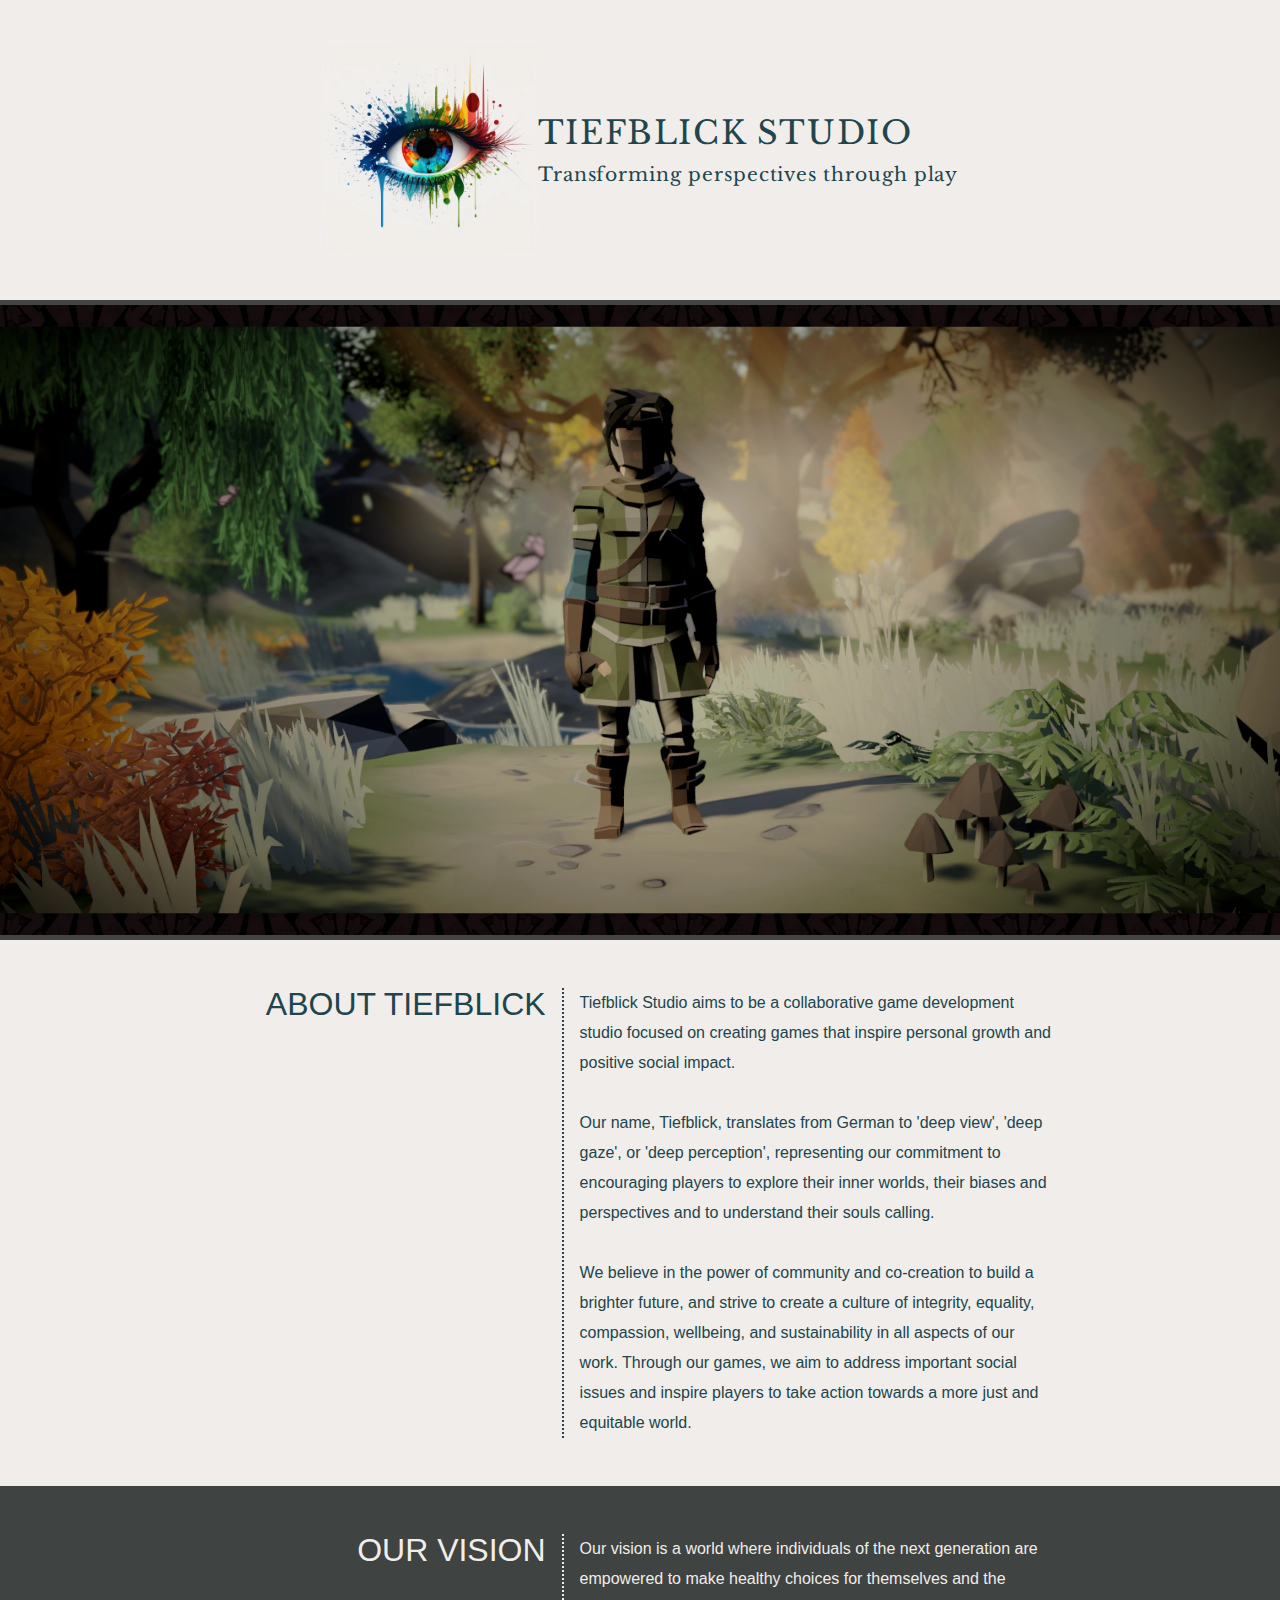
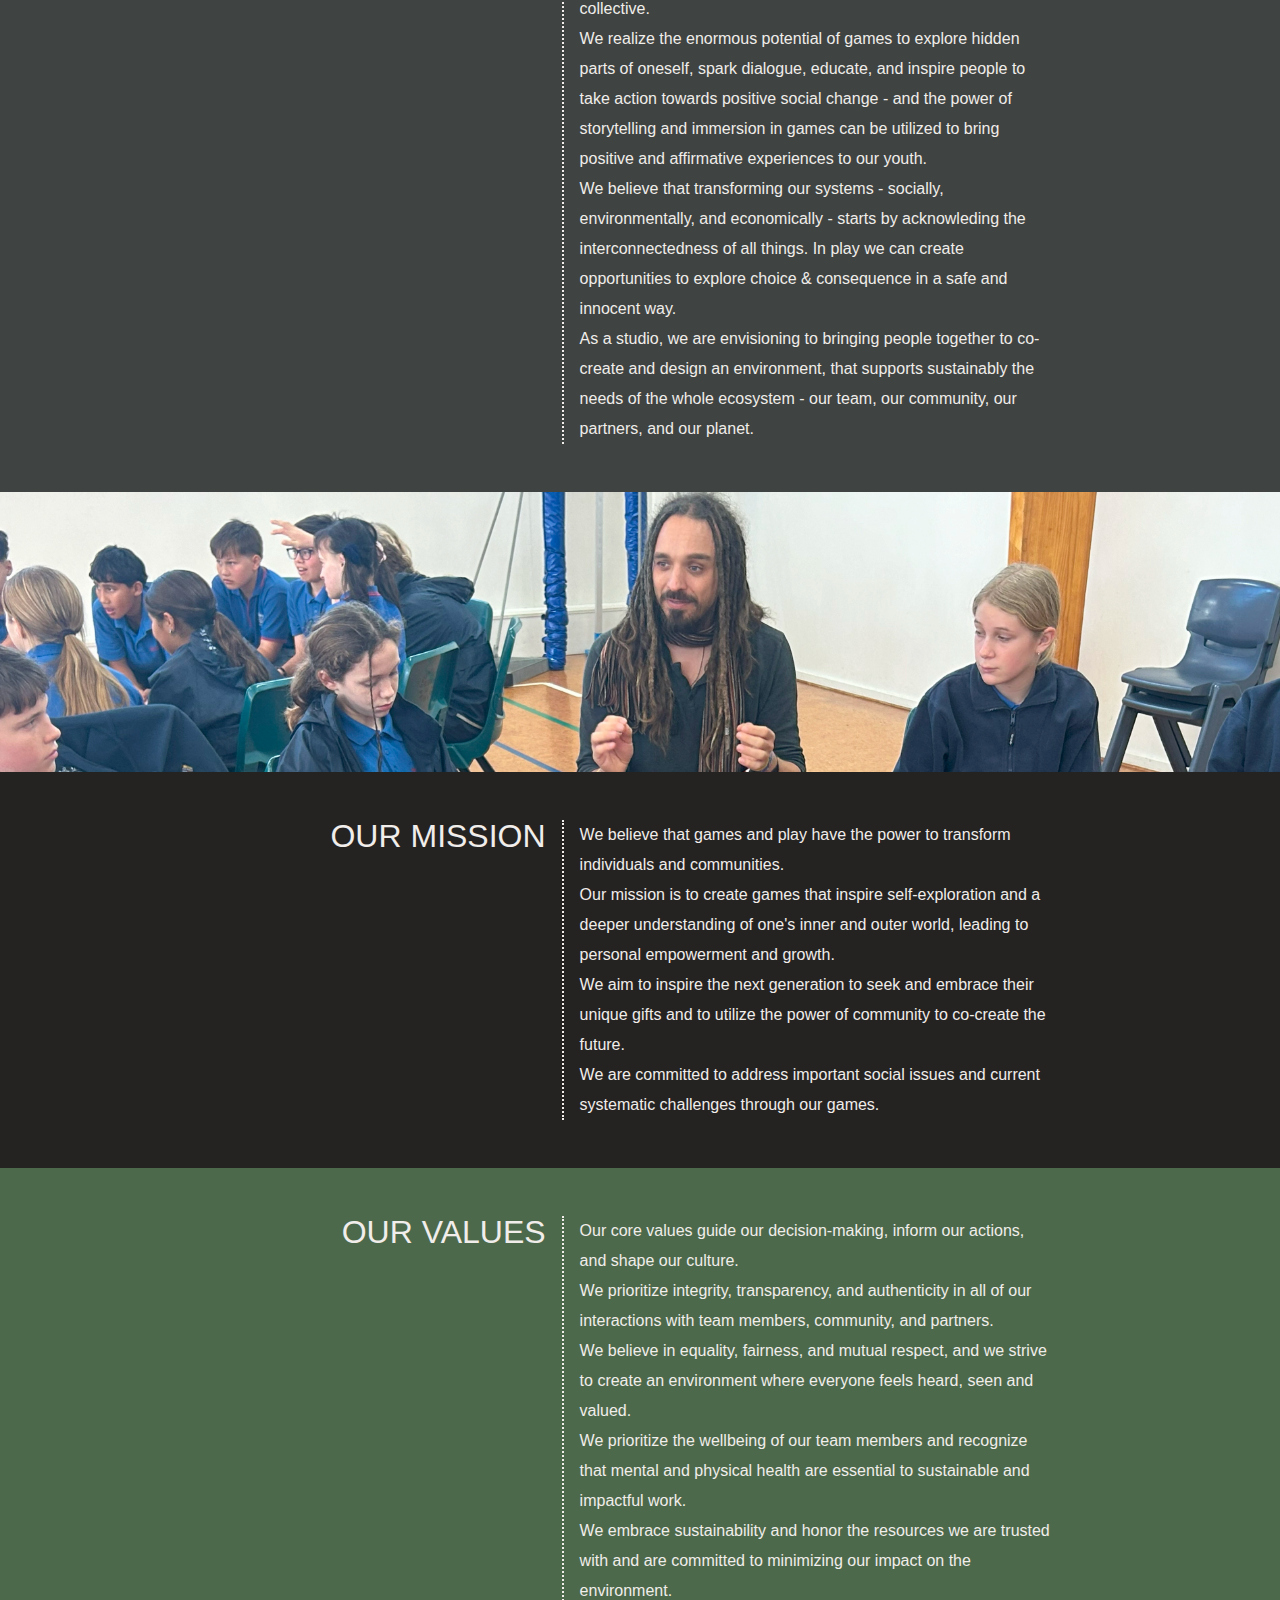
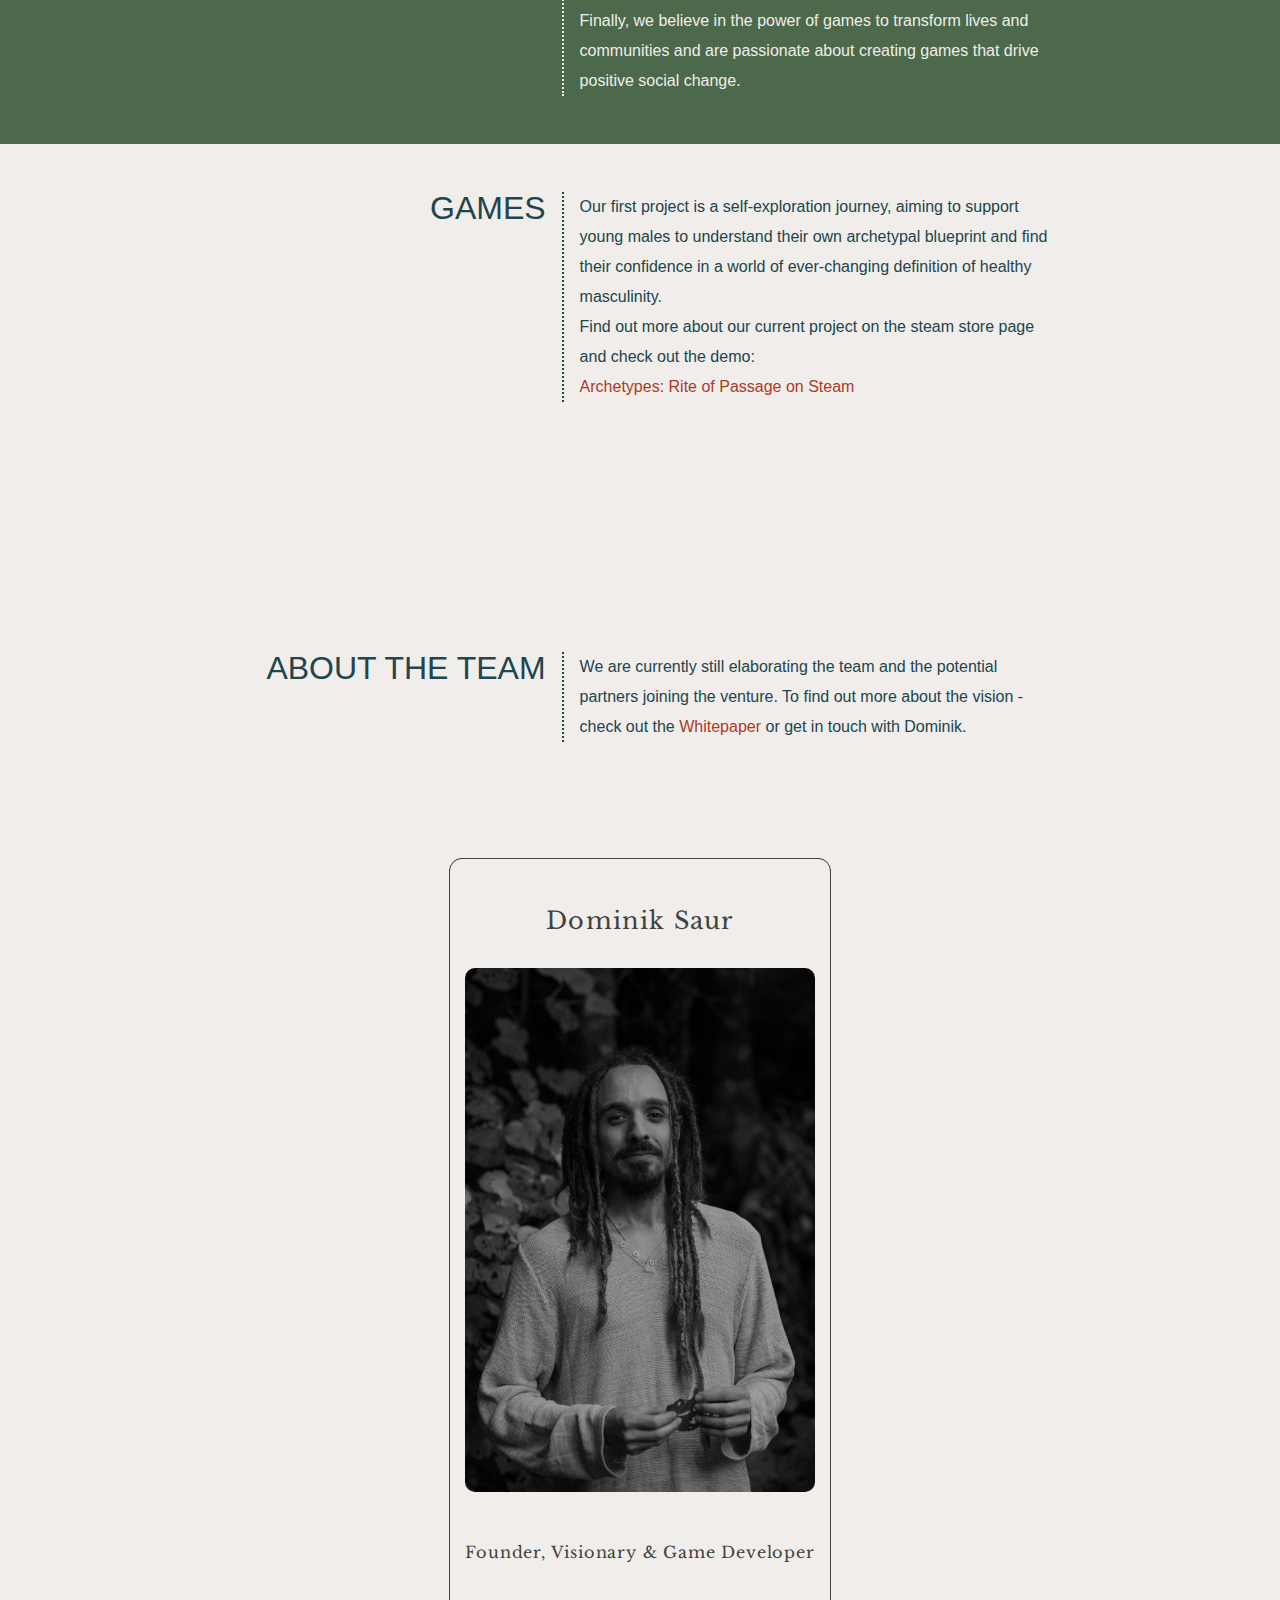
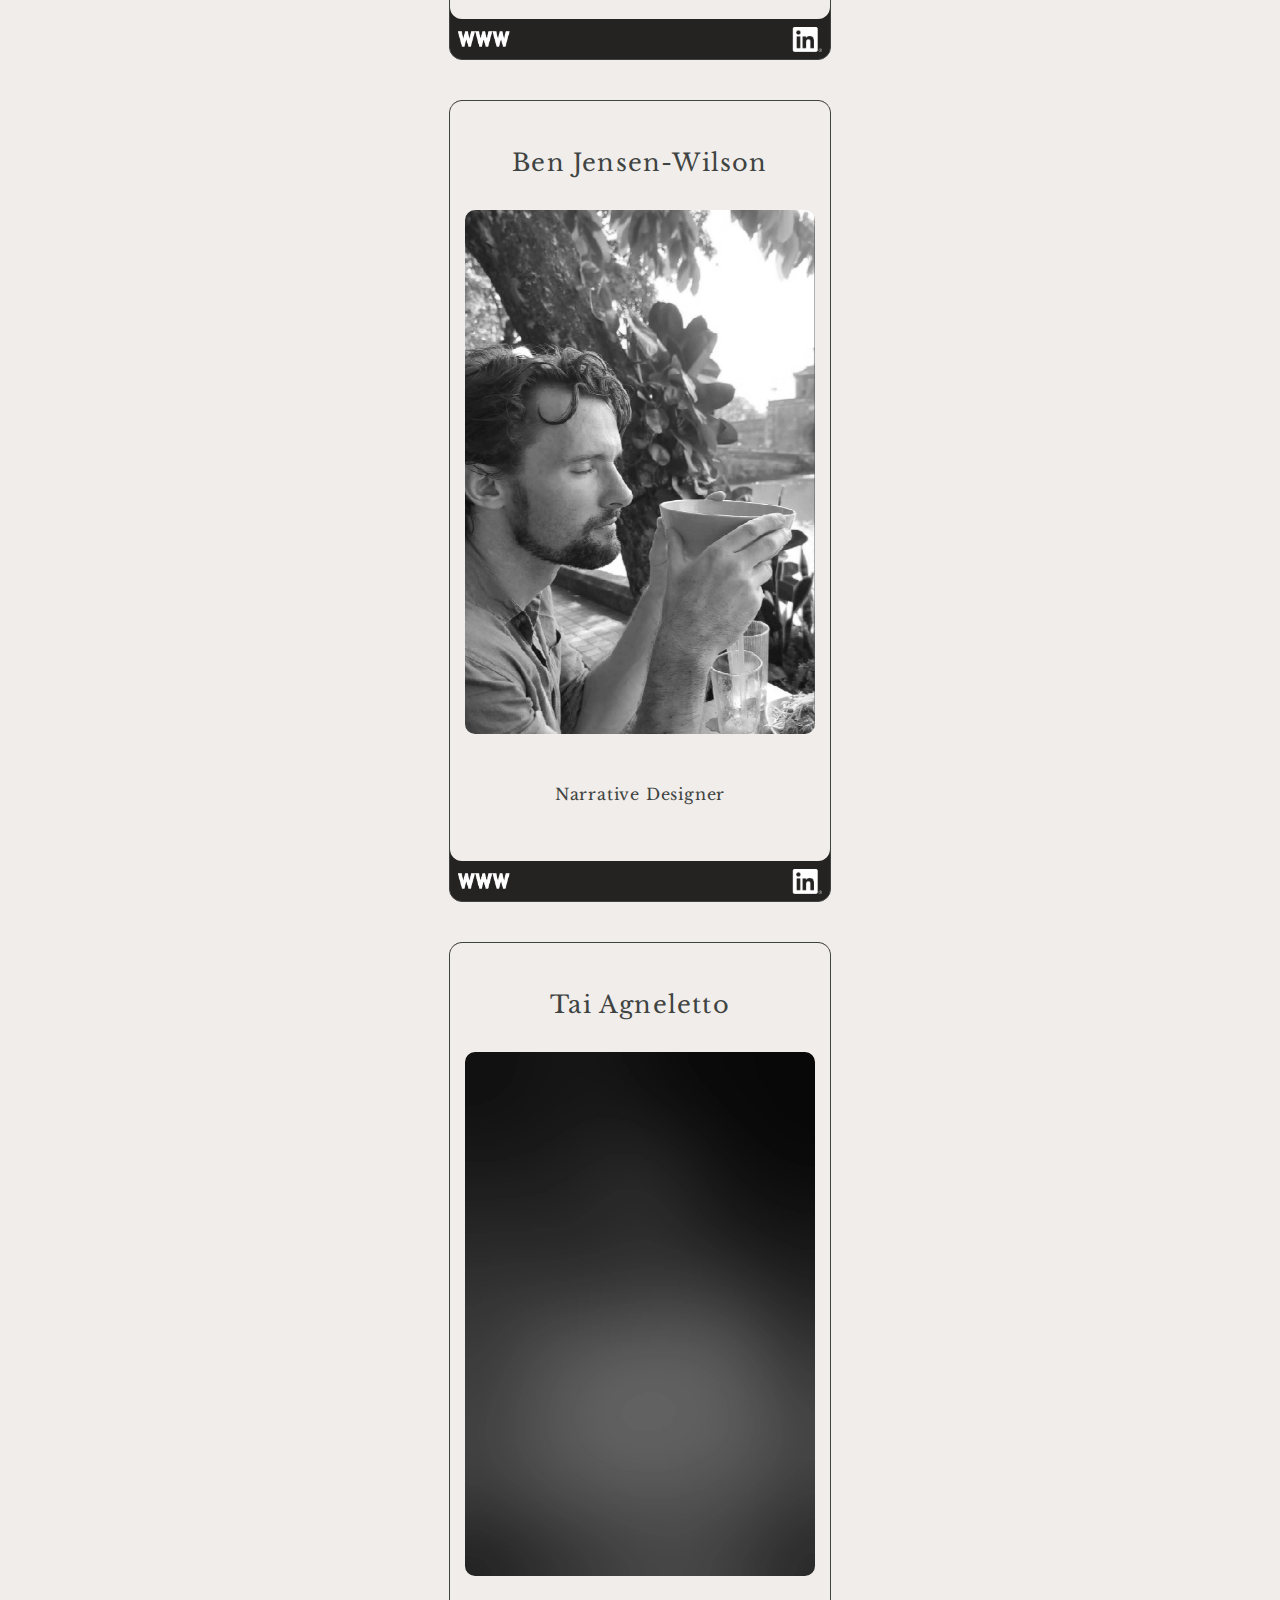
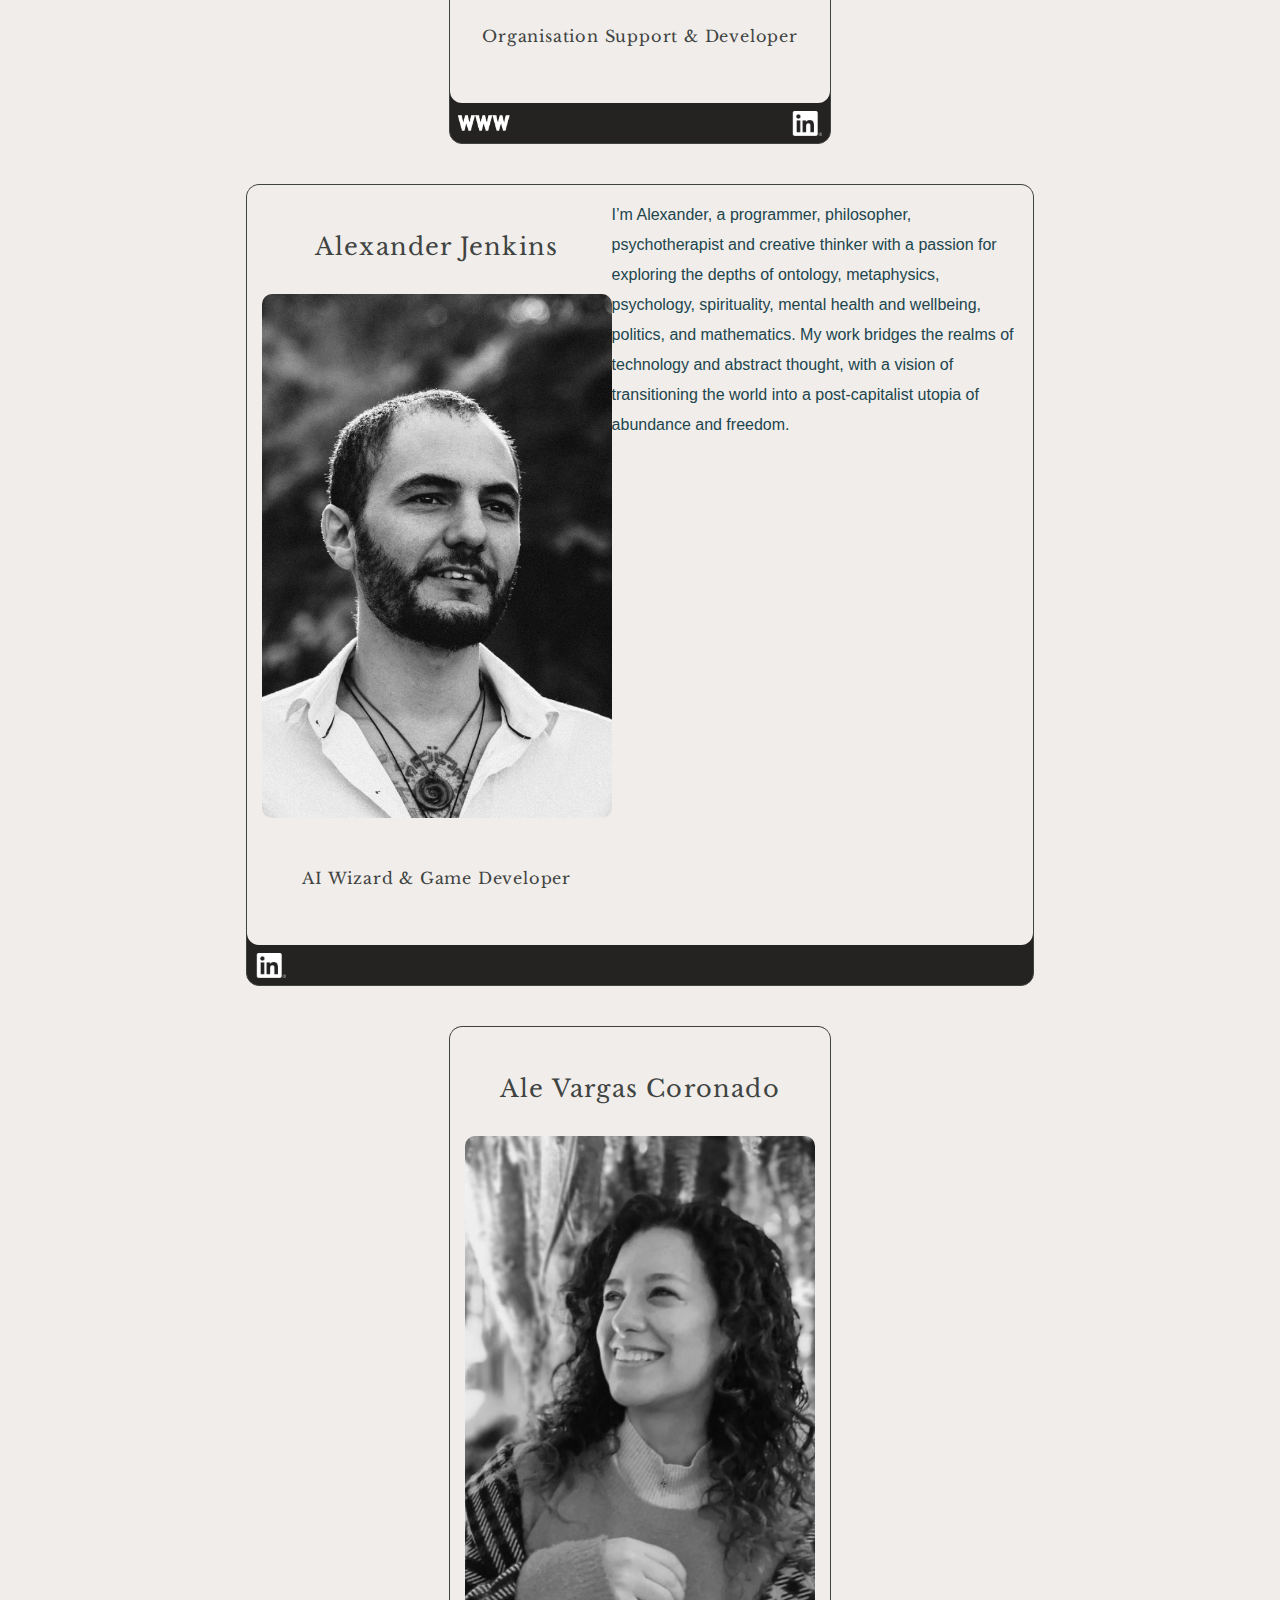
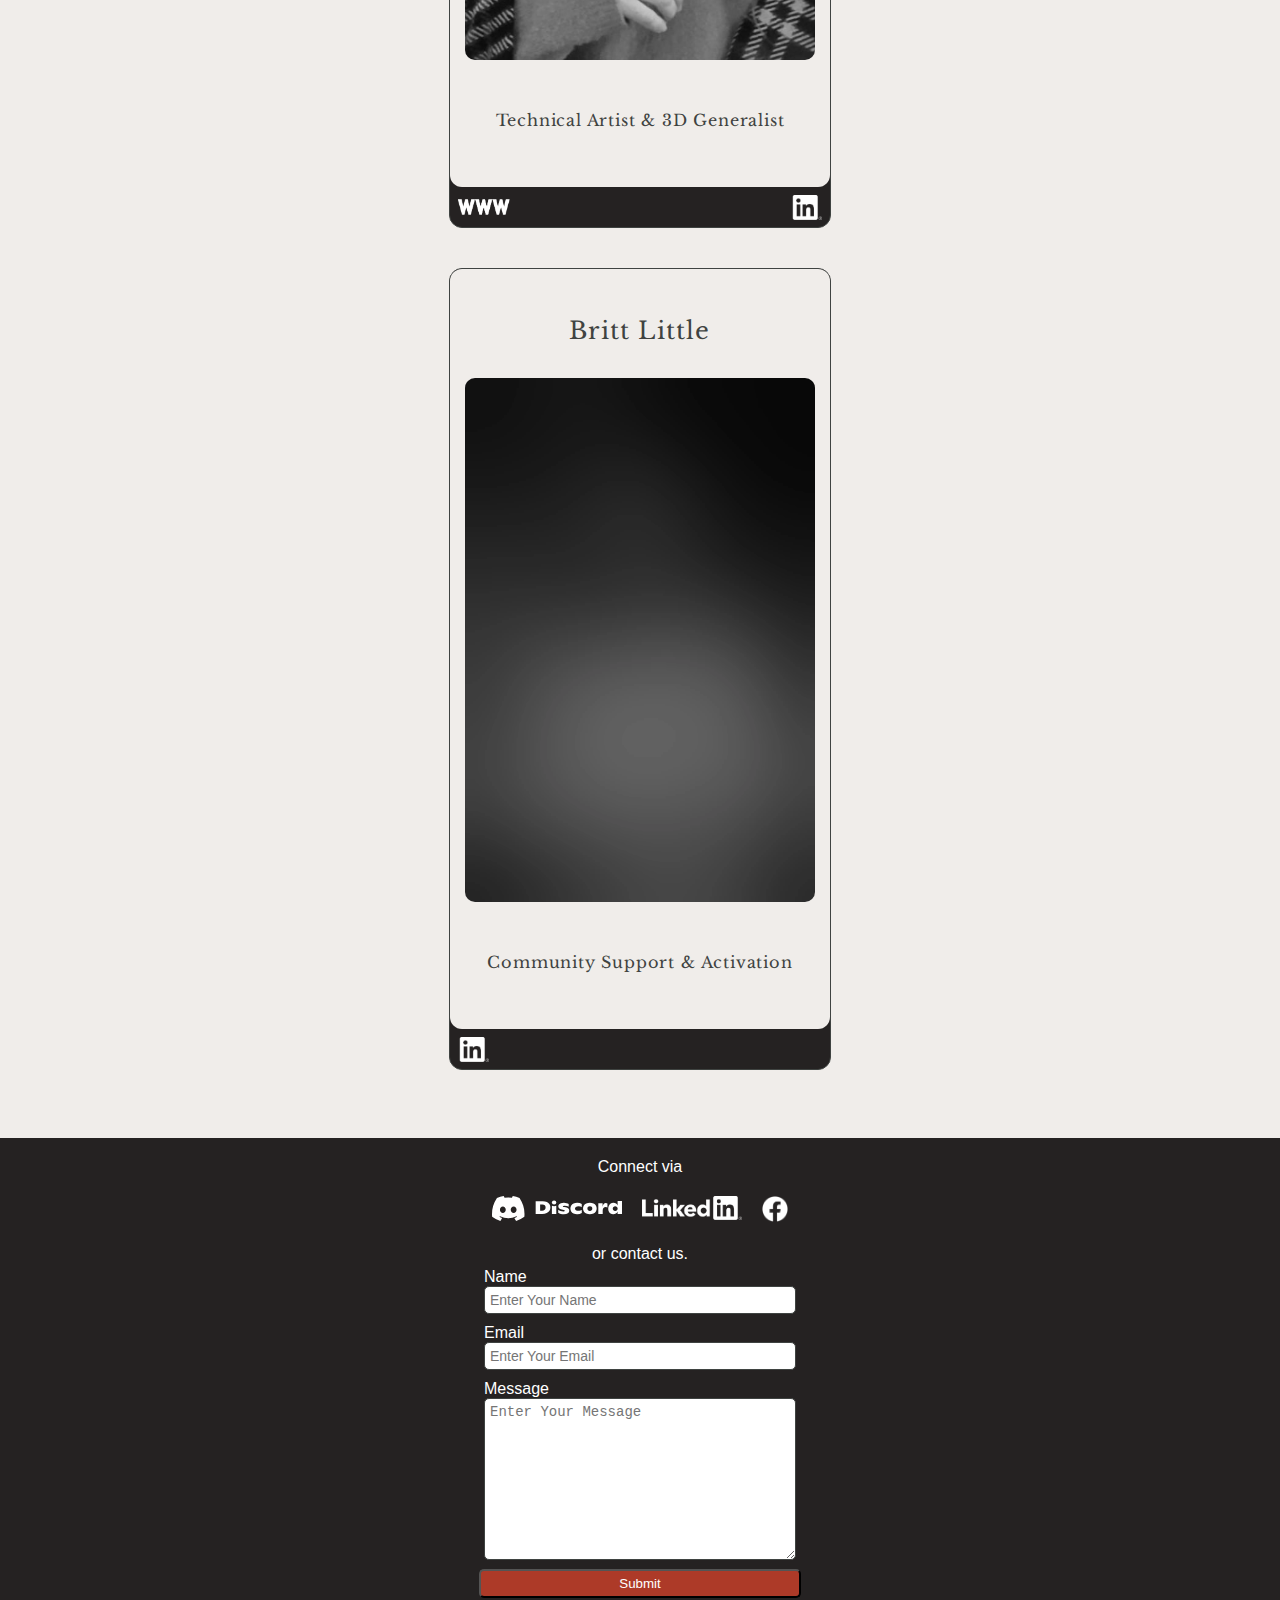
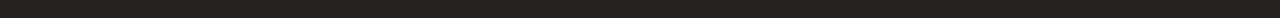
==== index.html @ 70a863a9 "update alexanders profile" ====
<!DOCTYPE html>
<html>
<head>
	<title>Tiefblick Studio</title>
	<meta name="viewport" content="width=device-width">
	<link rel="stylesheet" href="global.css">
	<meta charset="utf-8">
	<link href="https://fonts.googleapis.com/css?family=Libre+Baskerville&display=swap" rel="stylesheet">
	<link rel="icon" type="image/png" href="images/favicon.png"/>
	<script>
		var bannerimages = [
		"images/Screenshot_2022-09-26_005424.webp",
		"images/Screenshot_2022-09-26_010531.webp",
		"images/Screenshot_2022-09-26_005655.webp",
		"images/Screenshot_2022-09-26_010753.webp"
		];
		var currentBannerIndex = 0;
		
		function preloadimages() {
		  for (var i = 0; i < bannerimages.length; i++) {
			var img = new Image();
			img.src = bannerimages[i];
			if(i == 0)
				img.addEventListener("load", onFirstImageLoaded);
		  }
		  
		}
		function onFirstImageLoaded()
		{
			fadeBanner();
		}

		function fadeBanner() {
			var loading = document.querySelector('.loading');
			loading.style.visibility = "hidden";
			var banner = document.querySelector('.banner');
			var currentBanner = banner.style.backgroundImage;
			banner.style.transition = "background-image 1s ease-in-out";
			banner.style.backgroundImage = "url('" + bannerimages[currentBannerIndex] + "')";
			currentBannerIndex++;
			if (currentBannerIndex == bannerimages.length) {
				currentBannerIndex = 0;
			}
			setTimeout(fadeBanner, 10000);
		}
		
		window.onload = preloadimages;
		
		window.onloadTurnstileCallback = function () {
    turnstile.render('#example-container', {
        sitekey: '<YOUR_SITE_KEY>',
        callback: function(token) {
            console.log(`Challenge Success ${token}`);
        },
    });
};
	</script>
</head>
<body>
	<header>
		<div id="logo">
		</div>
	
	<div id="title">
		<div class="LogoContainer">
			<img class="Image" src="images/logo_square.webp" alt="Tiefblick Studio Logo"/>
		</div>
		<br>
		<div class="row">
		<h1>TIEFBLICK STUDIO</h1>
		<h3>Transforming perspectives through play</h3>
		</div>
	</div>
	
	</header>
	
	
	
	<div class="separator"></div>
	<div class="banner"><div class="loading"></div></div>

	<div class="separator"></div>
	<div class="content">
	
	
	
	<div class="contentSection">
	<div class="contentSection__inner">
		<div class="contentSection__title">About Tiefblick</div>
		<div class="flexRow">Tiefblick Studio aims to be a collaborative game development studio focused on creating games that inspire personal growth and positive social impact.<br><br>
		Our name, Tiefblick, translates from German to 'deep view', 'deep gaze', or 'deep perception', representing our commitment to encouraging players to explore their inner worlds, their biases and perspectives and to understand their souls calling.<br><br>We believe in the power of community and co-creation to build a brighter future, and strive to create a culture of integrity, equality, compassion, wellbeing, and sustainability in all aspects of our work. Through our games, we aim to address important social issues and inspire players to take action towards a more just and equitable world.
		</div>
	</div>
	</div>

	<div class="contentSection contentSection-colored" style="background-color: var(--secondary-color);">
	
	<div class="contentSection__inner">
		<div class="contentSection__title">Our Vision</div>
			<div class="flexRow">Our vision is a world where individuals of the next generation are empowered to make healthy choices for themselves and the collective.<br>We realize the enormous potential of games to explore hidden parts of oneself, spark dialogue, educate, and inspire people to take action towards positive social change - and the power of storytelling and immersion in games can be utilized to bring positive and affirmative experiences to our youth.<br>We believe that transforming our systems - socially, environmentally, and economically - starts by acknowleding the interconnectedness of all things. In play we can create opportunities to explore choice & consequence in a safe and innocent way.<br>As a studio, we are envisioning to bringing people together to co-create and design an environment, that supports sustainably the needs of the whole ecosystem - our team, our community, our partners, and our planet.</div>
		</div>
	</div>
		<div style="
	background-image: url(images/inspiring_the_future.webp);
	opacity: 1;
  background-repeat: no-repeat;
  aspect-ratio: 16/3.5;
  width: 100%;
  background-size: cover;

	background-position: 50% 0;
	">
		</div>
	<div class="contentSection contentSection-colored" style="background-color: var(--primary-color);">
		<div class="contentSection__inner">
		<div class="contentSection__title">Our Mission</div>
			<div class="flexRow">We believe that games and play have the power to transform individuals and communities.<br>Our mission is to create games that inspire self-exploration and a deeper understanding of one's inner and outer world, leading to personal empowerment and growth.<br>We aim to inspire the next generation to seek and embrace their unique gifts and to utilize the power of community to co-create the future.<br>We are committed to address important social issues and current systematic challenges through our games.
			</div>
			</div>
	</div>
	
	<div class="contentSection contentSection-colored" style="background-color: var(--accent-color3);">
		<div class="contentSection__inner">
		<div class="contentSection__title">Our Values</div>
			<div class="flexRow">Our core values guide our decision-making, inform our actions, and shape our culture.<br>We prioritize integrity, transparency, and authenticity in all of our interactions with team members, community, and partners.<br>We believe in equality, fairness, and mutual respect, and we strive to create an environment where everyone feels heard, seen and valued.<br>We prioritize the wellbeing of our team members and recognize that mental and physical health are essential to sustainable and impactful work.<br>We embrace sustainability and honor the resources we are trusted with and are committed to minimizing our impact on the environment.<br>Finally, we believe in the power of games to transform lives and communities and are passionate about creating games that drive positive social change.
			</div>
			</div>
	</div>
	
	<div class="contentSection" >
		<div class="contentSection__inner">
			<div class="contentSection__title">Games</div>
			<div class="flexRow">Our first project is a self-exploration journey, aiming to support young males to understand their own archetypal blueprint and find their confidence in a world of ever-changing definition of healthy masculinity.
			<br>
			Find out more about our current project on the steam store page and check out the demo:<br>
			<a target="_blank" href="https://store.steampowered.com/app/2096720/ARCHETYPES__The_Rite_Of_Passage/">Archetypes: Rite of Passage on Steam</a>
			
			
			</div>
			
			</div>
		</div>
	</div>
	
	<video style="width:100%" src="https://cdn.akamai.steamstatic.com/steam/apps/256908902/movie480_vp9.webm?t=1664782975" autoplay muted></video>
	
	
	<div class="contentSection" >
		<div class="contentSection__inner">
			<div class="contentSection__title">
			About the Team
			</div>
			<div class="flexRow">We are currently still elaborating the team and the potential partners joining the venture.
			To find out more about the vision - check out the <a target="_blank" href="https://www.tiefblick.studio/whitepaper/index.html">Whitepaper</a> or get in touch with Dominik.
			</div>
		</div>
	</div>
	
	<div class="contentSection" >
		<div class="contentSection__inner contentSection__inner-wrap">
	
			<div class="contentSection__team">
				<div class="contentSection__team__inner">
					<div class="contentSection__image">
					<h4>Dominik Saur</h4>
					
					
						<img src="images/dominik.webp"/>
					<h6>Founder, Visionary & Game Developer</h6>
					
					</div>
					<div class="contentSection__content">
						Dominik developed his first computer game in 2002 at the age of 16. He is a Game Industry Veteran and has worked for big game publishers and as well for smaller indie studios.<br>Over the last 4 years, inspired by his personal healing journey, he changed his focus to support his community with wellbeing tools. As a workshop facilitator for inner child work, he has been supporting hundreds of people in his community.<br><br>One of his recent roles has been to support the team at SkillsVR as a Wellbeing Advisor. As a board member for the Mankind Project New Zealand to support men on their journey of self discovery.
					</div>
					
				</div>
				<div style="padding:8px;margin:5;display: flex;align-items: center;justify-content:space-between;">
				<a target="_blank" href="https://www.dominiksaur.com"><img style='height:25px; width:auto;' src="images/www.png"/></a>
				<a target="_blank" href="https://www.linkedin.com/in/dominiksaur/"><img style='height:25px; width:auto;' src="images/li-logo-small.png"/></a>
				</div>
			</div>
			
			<div class="contentSection__team">
				<div class="contentSection__team__inner">
				<div class="contentSection__image">
					<h4>Ben Jensen-Wilson</h4>
					
					
					<img src="images/ben.webp"/>
			
					<h6>Narrative Designer</h6>
					</div>
					
					<div class="contentSection__content">
						Video game history buff, avid watcher of live gaming press conferences, lover of 'bad' games, and Spanish amateur. Putting myself in other perspectives is why I play games, and eventually, why I began making them. It’s also why I travel.
					</div>
					
				</div>
				<div style="padding:8px;margin:5;display: flex;align-items: center;justify-content:space-between;">
				<a target="_blank" href="https://benjensen-wilson.com/"><img style='height:25px; width:auto;' src="images/www.png"/></a>
				<a target="_blank" href="https://www.linkedin.com/in/ben-j-a76741215/"><img style='height:25px; width:auto;' src="images/li-logo-small.png"/></a>
				</div>
			</div>
			
			<div class="contentSection__team">
				<div class="contentSection__team__inner">
				<div class="contentSection__image">
					<h4>Tai Agneletto</h4>
					
					
					<img src="images/placeholder.webp"/>
			
					<h6>Organisation Support & Developer</h6>
					</div>
					
					<div class="contentSection__content">
						
					</div>
					
				</div>
				<div style="padding:8px;margin:5;display: flex;align-items: center;justify-content:space-between;">
				<a target="_blank" href="https://benjensen-wilson.com/"><img style='height:25px; width:auto;' src="images/www.png"/></a>
				<a target="_blank" href="https://www.linkedin.com/in/ben-j-a76741215/"><img style='height:25px; width:auto;' src="images/li-logo-small.png"/></a>
				</div>
			</div>
			
			<div class="contentSection__team">
				<div class="contentSection__team__inner">
				<div class="contentSection__image">
					<h4>Alexander Jenkins</h4>
					
					
					<img src="images/alexander.webp"/>
			
					<h6>AI Wizard & Game Developer</h6>
					</div>
					I’m Alexander, a programmer, philosopher, psychotherapist and creative thinker with a passion for exploring the depths of ontology, metaphysics, psychology, spirituality, mental health and wellbeing, politics, and mathematics. My work bridges the realms of technology and abstract thought, with a vision of transitioning the world into a post-capitalist utopia of abundance and freedom.
					<div class="contentSection__content">
						
					</div>
					
				</div>
				<div style="padding:8px;margin:5;display: flex;align-items: center;justify-content:space-between;">
				<!--<a target="_blank" href=""><img style='height:25px; width:auto;' src="images/www.png"/></a>-->
				<a target="_blank" href="https://www.linkedin.com/in/alexander-v-jenkins/"><img style='height:25px; width:auto;' src="images/li-logo-small.png"/></a>
				</div>
			</div>
			
			<div class="contentSection__team">
				<div class="contentSection__team__inner">
				<div class="contentSection__image">
					<h4>Ale Vargas Coronado</h4>
					
					
					<img src="images/ale.webp"/>
			
					<h6>Technical Artist & 3D Generalist</h6>
					</div>
					
					<div class="contentSection__content">
					I’m a Technical Artist and 3D Generalist with a passion for creating immersive experiences in video games. My goal is to craft engaging, impactful stories through art and game development.
					</div>
					
				</div>
				<div style="padding:8px;margin:5;display: flex;align-items: center;justify-content:space-between;">
				<a target="_blank" href="https://alevargascoronado.github.io/"><img style='height:25px; width:auto;' src="images/www.png"/></a>
				<a target="_blank" href="https://www.linkedin.com/in/alevc/"><img style='height:25px; width:auto;' src="images/li-logo-small.png"/></a>
				</div>
			</div>
			
			
			<div class="contentSection__team">
				<div class="contentSection__team__inner">
				<div class="contentSection__image">
					<h4>Britt Little</h4>
					
					
					<img src="images/placeholder.webp"/>
			
					<h6>Community Support & Activation</h6>
					</div>
					
					<div class="contentSection__content">
					
					</div>
					
				</div>
				<div style="padding:8px;margin:5;display: flex;align-items: center;justify-content:space-between;">
				<!--<a target="_blank" href=""><img style='height:25px; width:auto;' src="images/www.png"/></a>-->
				<a target="_blank" href="https://www.linkedin.com/in/britt-little-b66963116/"><img style='height:25px; width:auto;' src="images/li-logo-small.png"/></a>
				</div>
			</div>
			
			<!-- <div class="contentSection__team">
				<div class="contentSection__team__inner">
					<div class="contentSection__image">
					<h4>....</h4>
					
					<div class="contentSection__image">
						<img src="images/placeholder.webp"/>
					</div>
					<h6>...</h6>
					</div>
					
					<div class="contentSection__content">
						
					</div>
					
			</div>-->
			</div>
		</div>
	</div>
	
	
	
	<footer>
	<div>
	Connect via
			<div class="footer-links">
			
			<a target="_blank" href="https://discord.gg/Sndp3Ypkvg"><img width="130" src="images/discord.svg"/></a>
			<a target="_blank" href="https://www.linkedin.com/company/tiefblick-studio/"><img width="100" src="images/li-logo.png"/></a>
			<a target="_blank" href="https://www.facebook.com/profile.php?id=100094950352206"><img width="26" src="images/f_logo_RGB-White_100.png"/></a>
			
		</div>
	</div>
	<br>
	or contact us.
	<div id="contact">
	
		<form  method="post" action="submit">
		<input type="hidden" name="accessKey" value="252b6a3a-8d16-43cd-9ba0-767d0c382d80">
		 <div id="honeypot" class="field">
          <label class="label">Subject</label>
          <div class="control">
			<input type="text" placeholder="Enter Your Subject" name="honeypot">
			</div>
        </div>
		<div class="field">
          <label class="label">Name</label>
          <div class="control">
            <input class="input" type="text" name="name" placeholder="Enter Your Name" required autocomplete="given-name">
          </div>
        </div>
        <div class="field">
          <label class="label">Email</label>
          <div class="control">
            <input class="input" type="email" name="email" placeholder="Enter Your Email" required autocomplete="email">
          </div>
        </div>
        <div class="field">
          <label class="label">Message</label>
          <div class="control">
            <textarea class="textarea" name="message" placeholder="Enter Your Message" required></textarea>
          </div>
        </div>
        <button class="button is-primary" type="Submit">Submit</button>
			<input type="hidden" name="redirectTo" value="https://tiefblick.studio"/>
			<!--<input width="400" type="submit" value="Submit" />-->
		</form>
		<script src="js/script.js"></script>
	</div>
	</footer>
</html>
---- global.css ----
:root {
		  --primary-color: #252222; 
		  --secondary-color: #3f4341;
		  --link-color1: rgba(173, 58, 40, 1);
		  --link-color2: rgba(173, 58, 40, 0.8);
		  --accent-color1: rgba(173, 58, 40, 1);
		  --accent-color2: rgb(214, 147, 46, 1);
		  --accent-color3: #4d694b;
		  --text-color: #20454D;
		  --background-color: #F0EDEA;
		}
		
		/* Baskerville web font for headings */
		h1, h2, h3, h4, h5, h6 {
		  font-family: 'Libre Baskerville', serif;
		  font-weight: 200;
		  letter-spacing: 0.05em;
		}

		
		body {
		  background-color: var(--background-color);
		  color: var(--text-color);
		  font-family: 'Sans Serif Pro', sans-serif;
		  font-weight: 200;
		  height: 100%;
		  margin: 0;
		  padding: 0;
		}

		h1, h2, h3{
		  margin-top: 10px;
		  margin-bottom: 10px;
		}
		h4, h5, h6 {
		  color: var(--secondary-color);
		  font-weight:normal;
		}

		a {
		  color: var(--link-color1);
		  text-decoration: none;
		}

		a:hover {
		  color: var(--link-color2);
		}

		button {
		  background-color: var(--primary-color);
		  color: white;
		}

		button:hover {
		  background-color: var(--secondary-color);
		}

		input[type="text"], input[type="email"], input[type="password"], textarea {
		  border: 1px solid var(--secondary-color);
		  width: 300px;
		}

		
		form {
		  display: flex;
		  flex-direction: column;
		  align-items: flex-start;
		}
		header {
			position:relative;
			width:100%;
			height:300px;
			display: flex;
			align-items: center;
			justify-content: center;
		}
		#menu {
			height: 90px;
			background-color: var(--primary-color);
		}
		#logo {
			position: absolute;
			left: 50%;
			transform: translate(-50%, 0);
			z-index: 1;
			display: flex;
			align-items: center;
			justify-content: center;
		}
		
		#contact {
			
			display: flex;
			align-items: center;
			justify-content: center;
		}
		img.Image { max-width: 100%; max-height:300px;}
		#title {
			position: relative;
			position: relative;
			top: 0px;
			left: 0px;
			right:0px;
			padding: 0.4em;
			z-index: 1;
			display: flex;
			align-items: center;
			justify-content: center;
		}
		
		.contentSection
		{
			position: relative;
			left: 0px;
			right: 0px;
			justify-content: center;
			line-height: 30px;
			
			padding: 3rem;
			margin:0px 0px 0px 0px;
			
		}
		.contentSection__inner
		{
			position: relative;
			margin-left: 15%;
			margin-right: 15%;
			display: flex;
			flex-wrap: none;
		}
		
		.contentSection__inner-wrap
		{
			flex-wrap: wrap;
			justify-content: center;
		}
		
		.contentSection__team
		{
			border: 1px;
			border-color: var(--secondary-color);
			background-color: var(--primary-color);
			border-style: solid;
			border-radius: 13px;
			margin:20px;
			height: 800px;
			transition: transform 0.75s;
		}
		
		.contentSection__team:hover
		{
			transform: scale(1.05);
			transition: transform .75s;
		}
		
		.contentSection__team__inner
		{
			display: flex;
			background-color: var(--background-color);
			border-radius: 12px;
			padding: 15px;
		}
		
		
		.contentSection__title
		{
			font-size: 2rem;
			line-height: 2rem;
			margin-right: 1rem;
			padding-right: 1rem;
			text-transform: uppercase;
			flex-shrink: 0;
			flex-grow:0;
			width: 20rem;
			text-align: right;
			border:0px;
			border-right:2px;
			border-style:dotted;
		}
		
		.contentSection__content
		{
			font-size: 1rem;
			margin: 20px;
			max-width: 20rem;
			width: 20rem;
			flex-shrink: 0;
			padding: 15px;
			display: none;
		}
		
		.contentSection__image, .contentSection__image img
		{
			
			max-width: 350px;
			width: 350px;
			text-align: end;
			font-weight:300;
			font-size: 1.5rem;
			flex-grow:0;
			text-align: center;
			
			border-radius: 10px;
		
		}
		.contentSection-colored
		{
			color: var(--background-color);
		}
		.contentSection .flexRow
		{
			flex-grow: 1;
			flex-shrink: 1;
		}
		
		.separator {
			background-color: #444;
			width: 100%;
			height: 5px;

		}
		.banner {
			background-color: #333;
			background-repeat: no-repeat;
			background-position: center center;
			background-size: cover;
			width: 100%;
			height: 70vh;
			max-height: 1200px;
			min-height: 250px;
			position: relative;
			overflow: hidden;
		}
		.banner img {
			position: absolute;
			top: 0;
			left: 0;
			right: 0;
			bottom: 0;
			opacity: 1;
			transition: opacity 1s ease-in-out;
		}
		.banner img.fade-out {
			opacity: 0;
		}
		.content {
			text-align: justify-content;
		}
		.row{
		
		}
		.cols {
			display: flex;
			width: 100%;
			max-width:900px;
			position:relative;
			flex-wrap: wrap;
			justify-content: space-between;
			left: 50%;
			transform: translate(-50%, 0);
		}

		.col {
			width: 33%;
			float: left;
			margin-bottom: 1em;
			padding: 0.8em;
			box-sizing: border-box;
			<!--border: 2px solid #333;-->
			box-shadow: 0 0 10px rgba(0,0,0,0.1);
			color: var(--secondary-color);
			border-style: solid;
			border-width: 0.1em;
		}
		.col-one-third {
			width: 33%;
			float: left;
			box-sizing: border-box;
			padding-bottom: 1em;
			vertical-align: middle;
			display: flex;
			justify-content: center;
			align-items: center;
		}
		
		.col-two-third {
			width: 66%;
			float: left;
			box-sizing: border-box;
			padding-left:1em;
		}
		
		
		.LogoContainer{
			width:30%;
			max-width:300px;
		}
		
		/* Media query for devices in portrait mode */
		@media (max-width: 768px) {
		  .col {
			flex-basis: 100%; !important;
			width: auto; !important;
			float: none; !important;
			min-width: 0; !important;
		  }
		  .LogoContainer
		  {
			width: 50%;
		  }
		  .contentSection__inner
		  {
				flex-wrap:wrap;
		  }
		  .contentSection__title
		  {
			  font-size: 1.2rem;
			  width: auto;
			  border:0px;
			  padding:0px;
		  }
		  .contentSection__inner
		  {
			  margin-left: 5%;
			  margin-right: 5%;
		  }
		  .banner {
			height:40vh;
			}
		  /* Add some margin to the top of each col div to separate them */
		  .col + .col {
			margin-top: 20px; !important;
		  }
		}
		
		.col h2 {
			margin-top: 0;
		}
		footer {
			background-color: var(--primary-color);
			color: #fff;
			padding: 20px;
			text-align: center;
		}
		.footer-links {
			display: flex;
			justify-content: center;
			margin-top: 20px;
		}
		.footer-links a {
			margin: 0 10px;
			font-size: 20px;
		}
		

	.loading{
	  font-size: 55px;
	  position: relative;
	  top: 50%;
	  left: 50%;
	  transform: translate(-50%, -50%);
	  width: 60px;
	  height: 60px;
		
	}
	
	.clearfix::after {
	  content: "";
	  display: block;
	  clear: both;
	}
	.loading:after {
	  content: '.';
	  animation: dots 1s steps(5, end) infinite;
	 
	}

	@keyframes dots {
	  0%, 20% {
		color: rgba(0,0,0,0);
		text-shadow:
		  .25em 0 0 rgba(0,0,0,0),
		  .5em 0 0 rgba(0,0,0,0);}
	  40% {
		color: white;
		text-shadow:
		  .25em 0 0 rgba(0,0,0,0),
		  .5em 0 0 rgba(0,0,0,0);}
	  60% {
		text-shadow:
		  .25em 0 0 white,
		  .5em 0 0 rgba(0,0,0,0);}
	  80%, 100% {
		text-shadow:
		  .25em 0 0 white,
		  .5em 0 0 white;}
		  
	}
	.field
	{
		margin:5px;
	}
	.label
	{
		text-align: left;
		justify-content: left;
		float: left;
	}
	.input
	{
		padding: 5px;
		border-radius: 5px;
		font-size: 14px;
	}
	.textarea
	{
		padding: 5px;
		height: 150px;
		font-size: 14px;
		border-radius: 5px;
		font-size: 14px;

		
	}
	input[type="submit"] {
		  background-color: var(--accent-color1);
		  color: white;
		  width: 100%;
		}
		button
		{
			background-color: var(--accent-color1);
		  color: white;
		  width: 100%;
		  border-radius: 5px;
		  padding: 5px;
		}

		input[type="submit"]:hover {
		  background-color: var(--secondary-color);
		}
#honeypot{
	display: none;
}
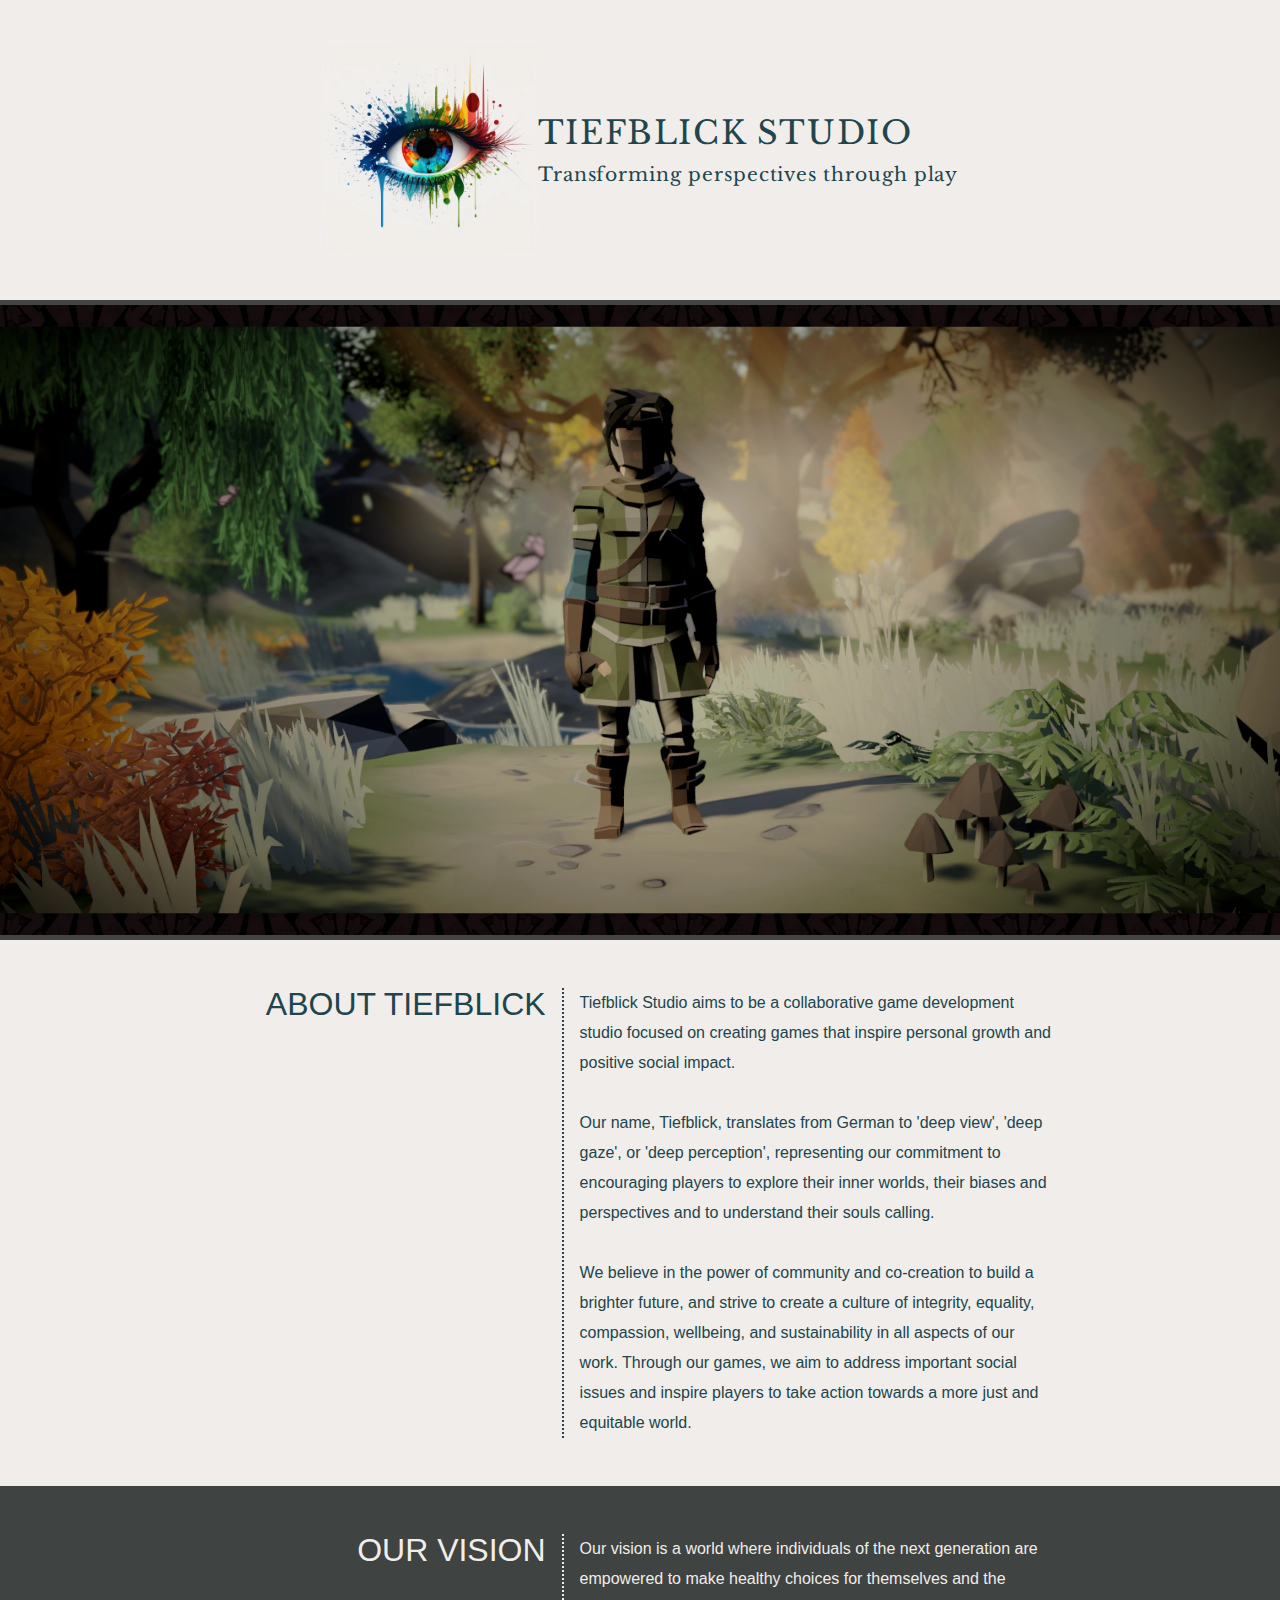
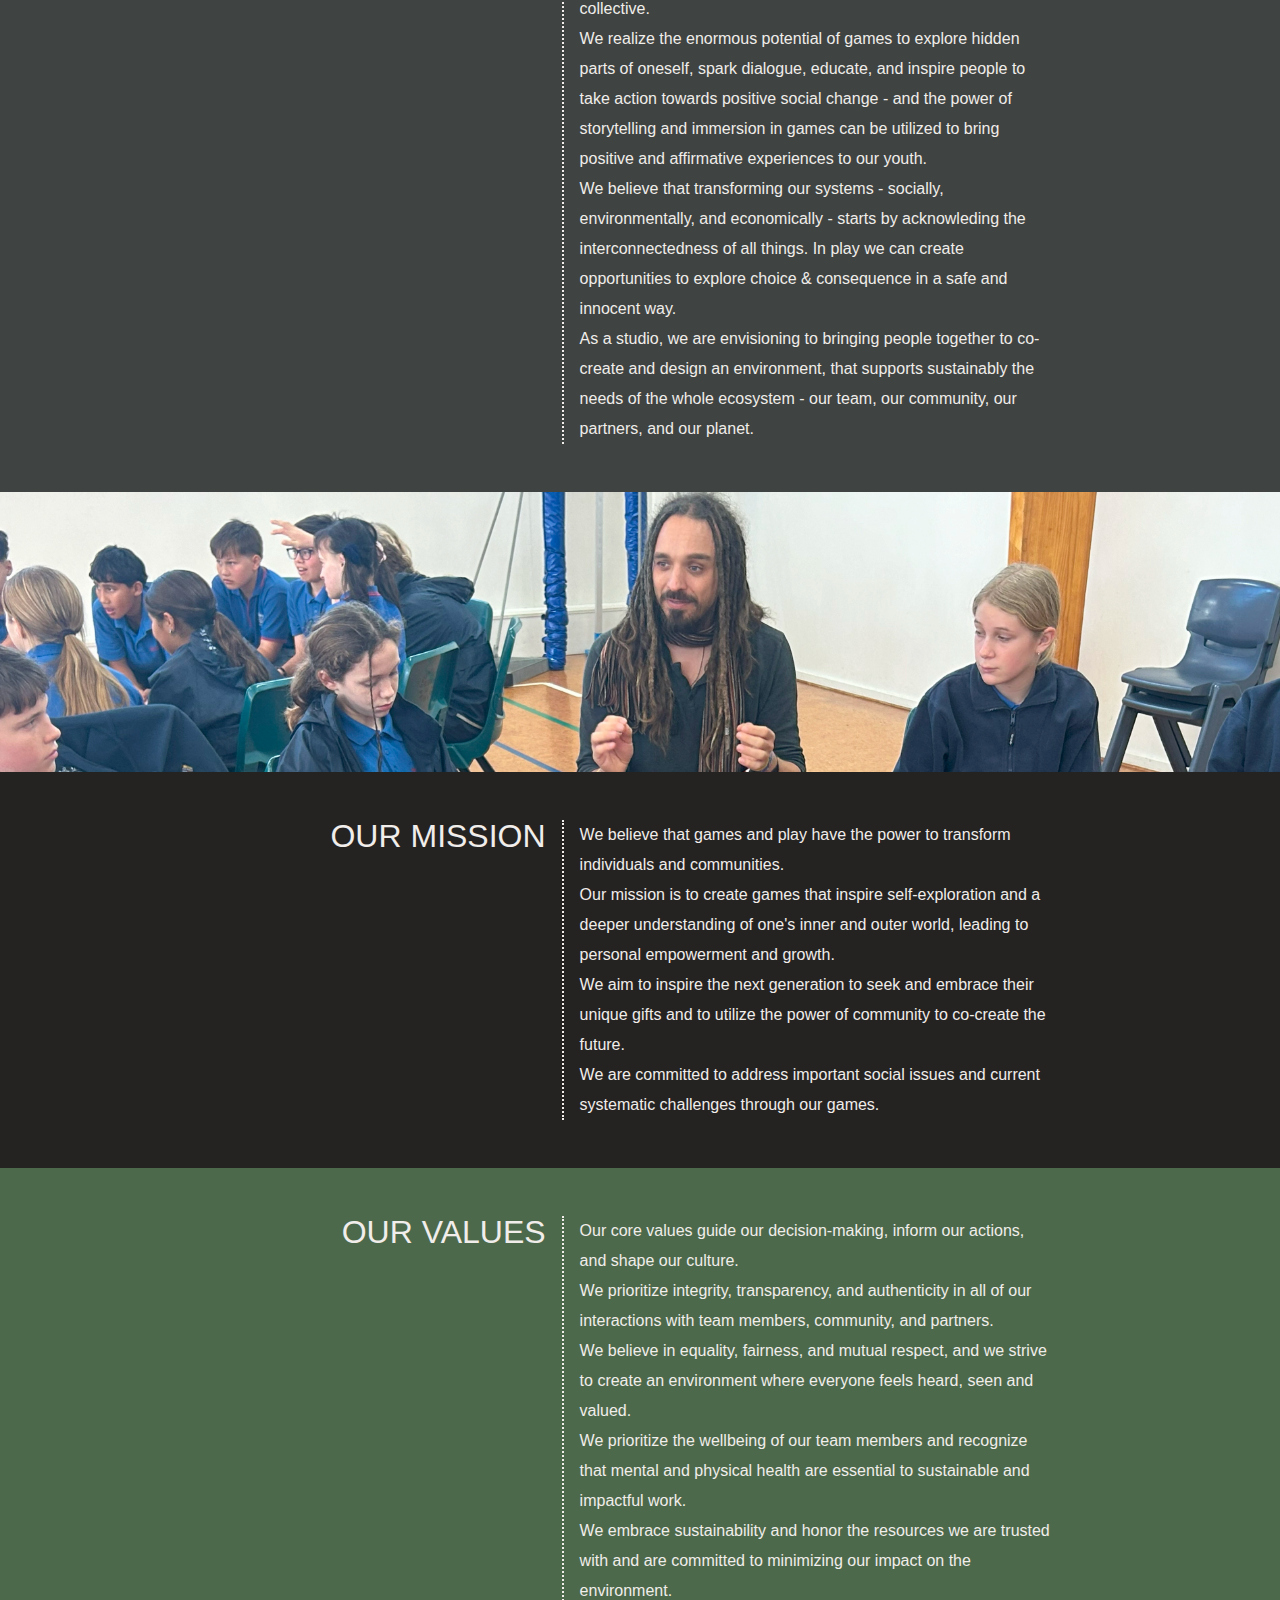
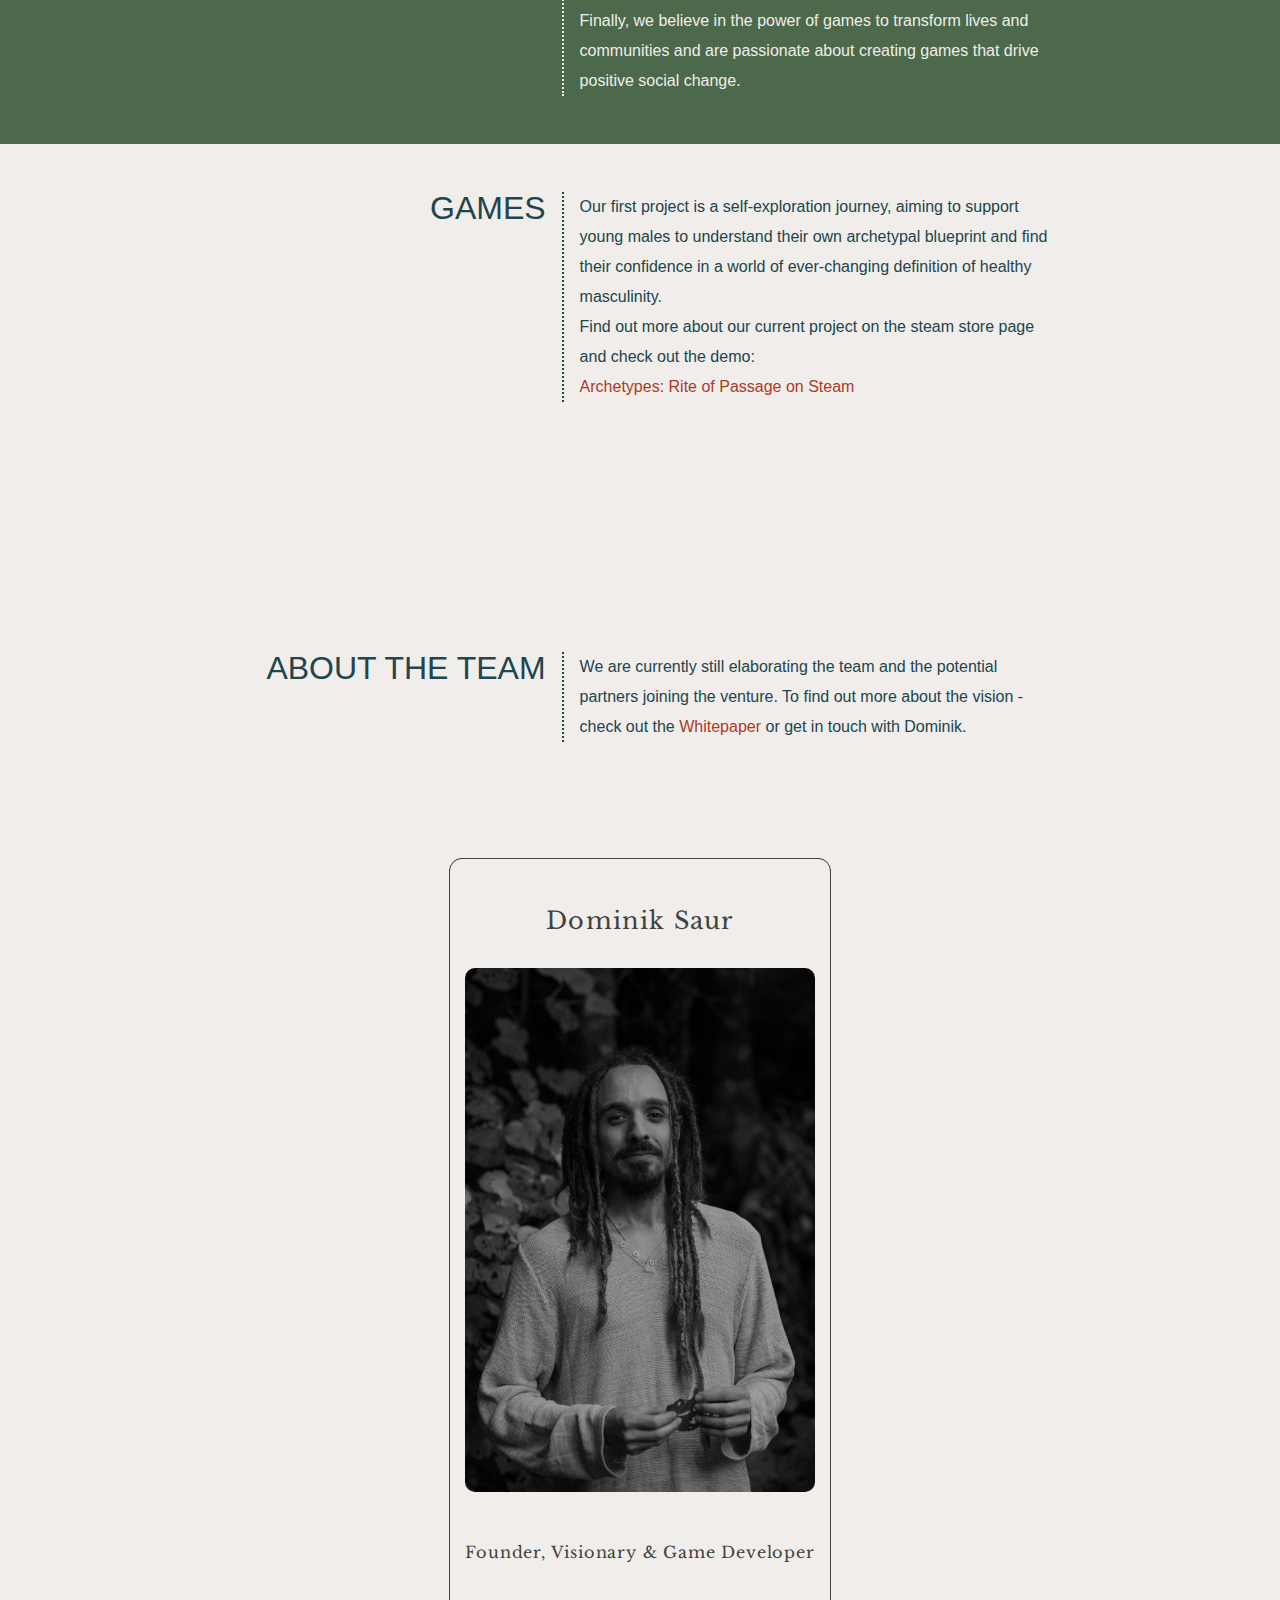
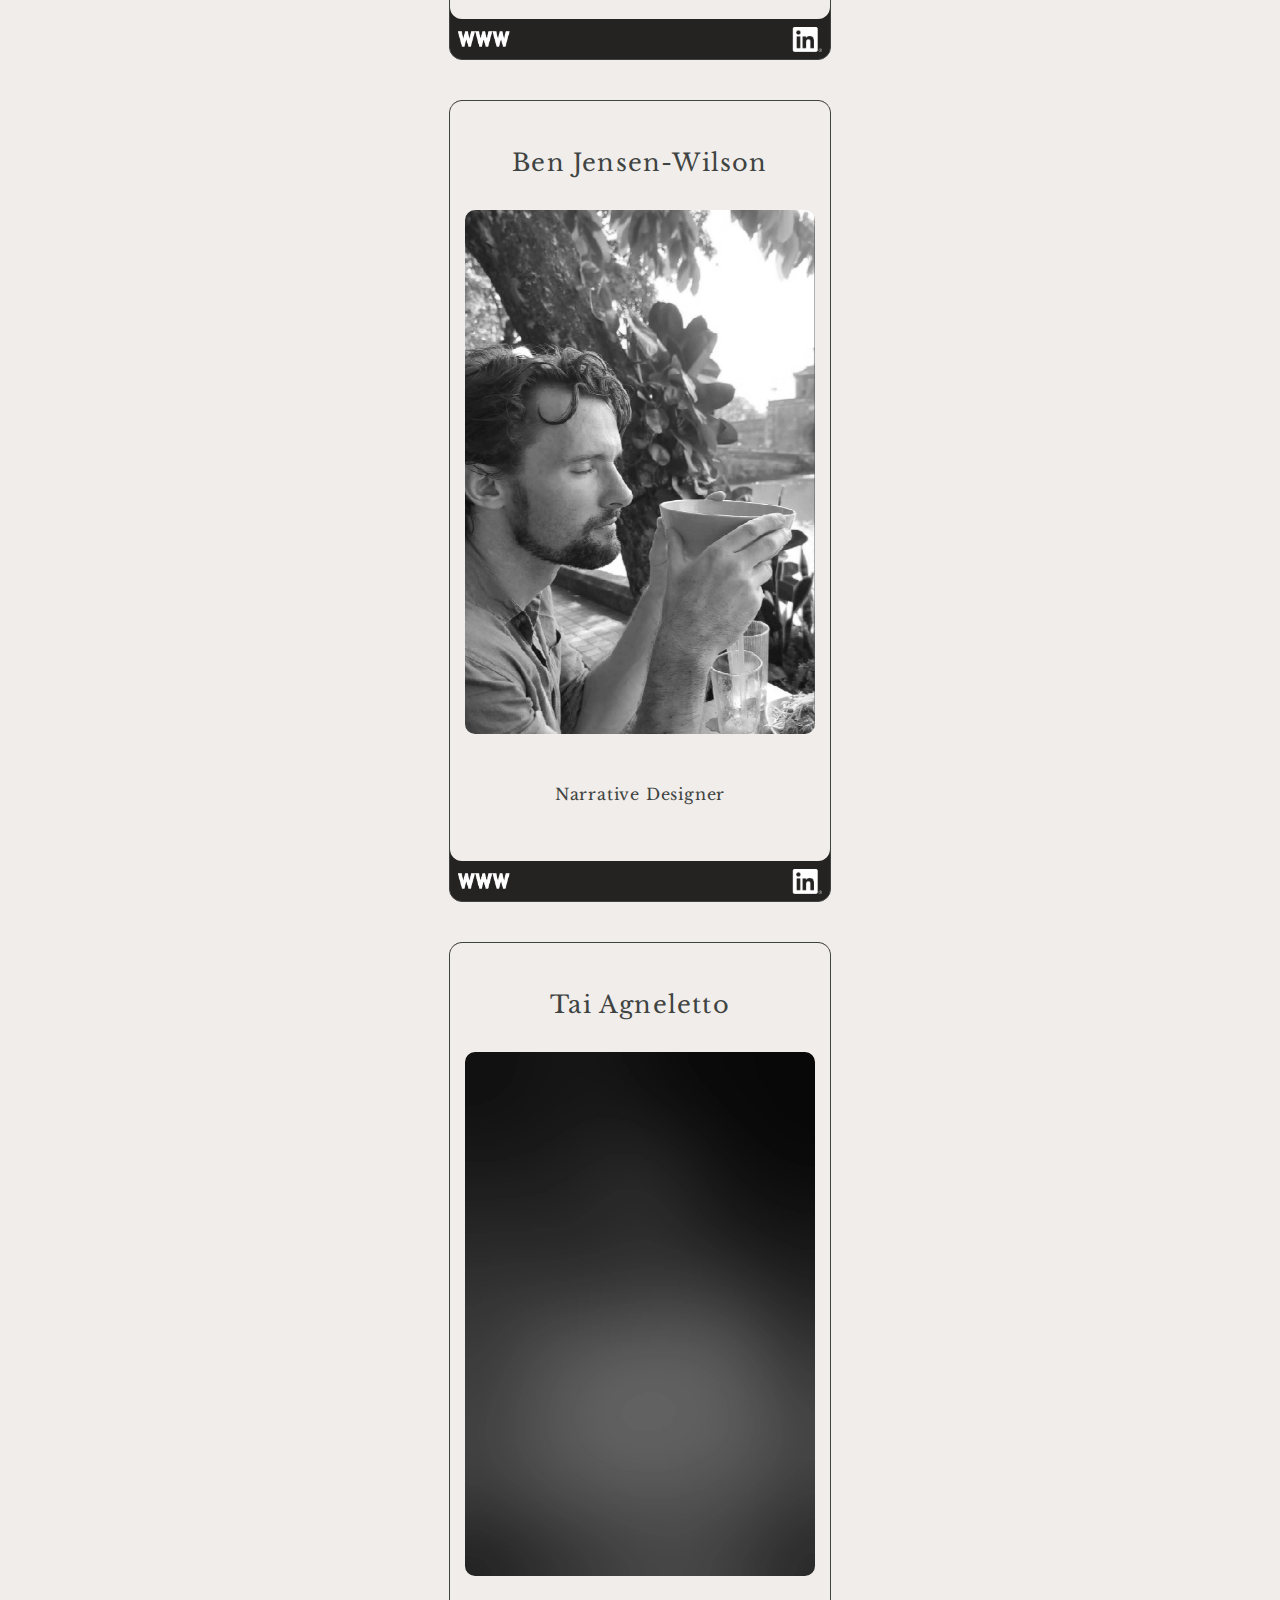
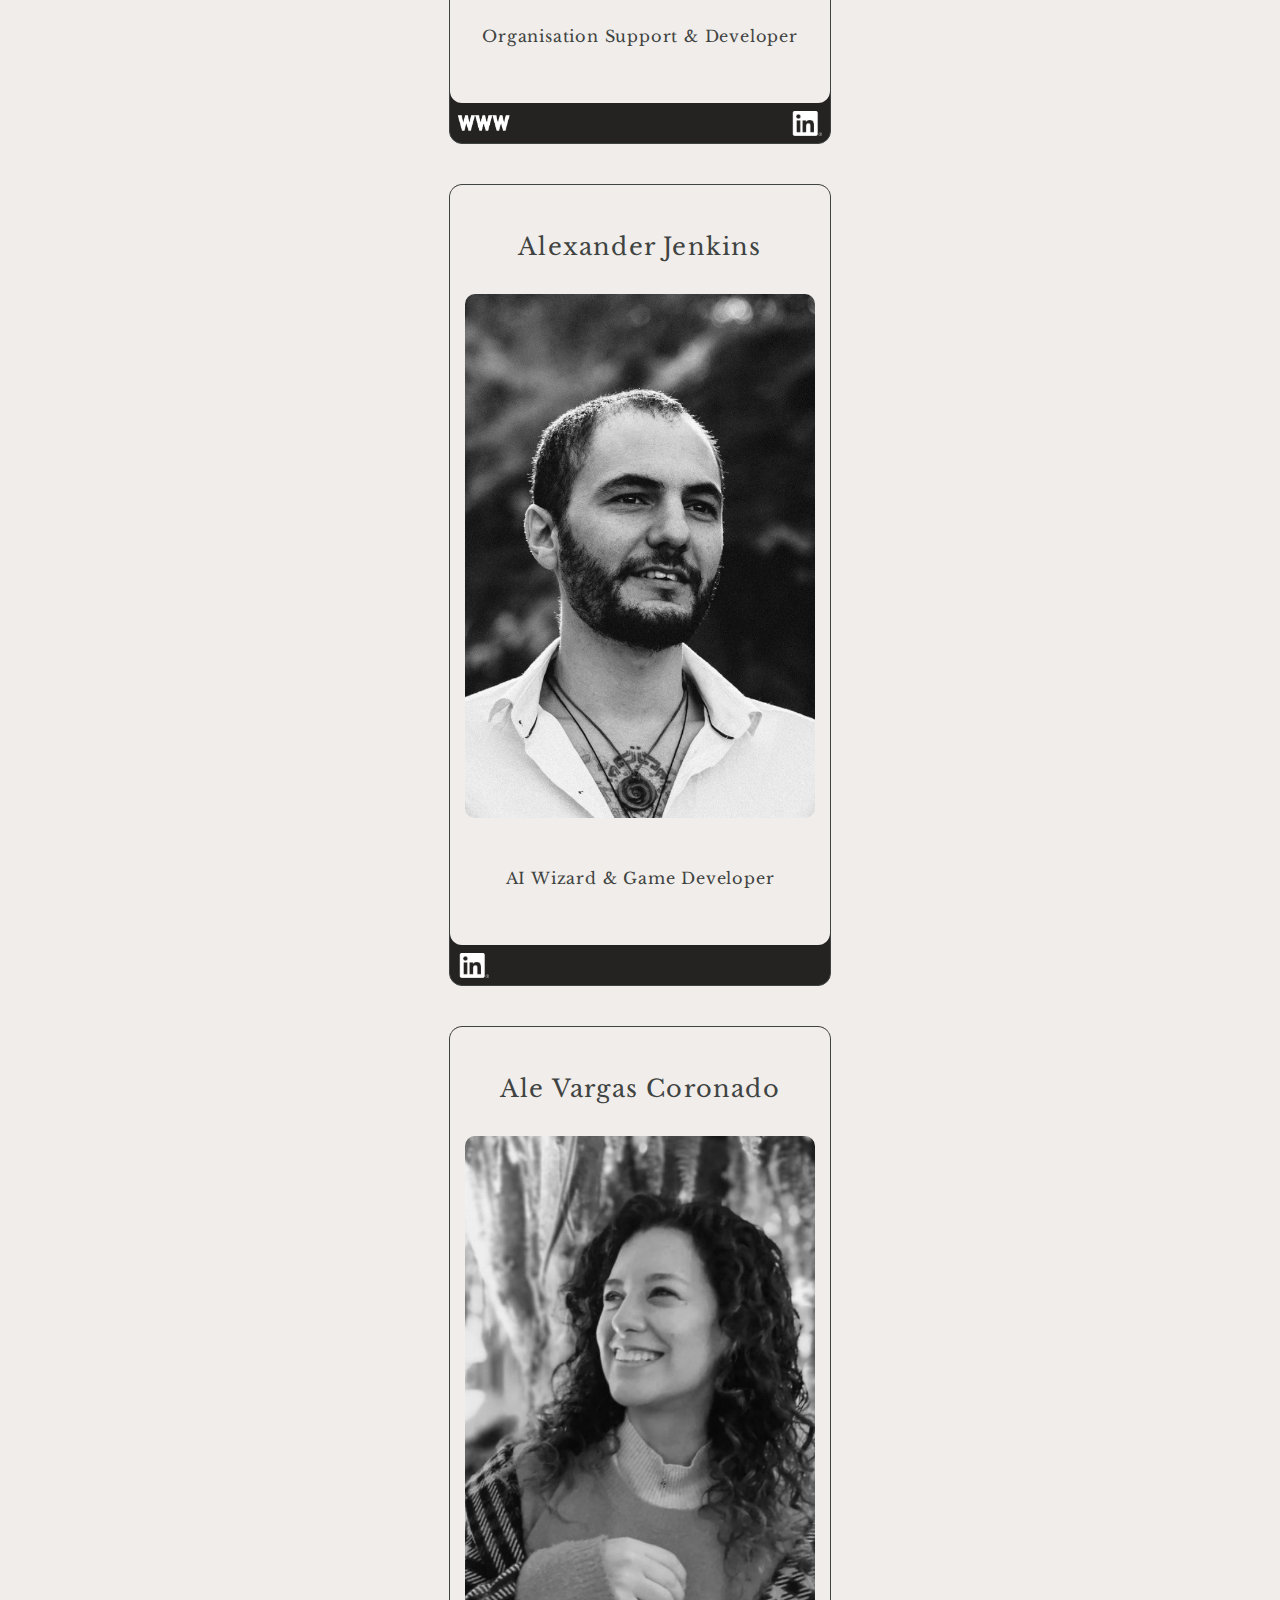
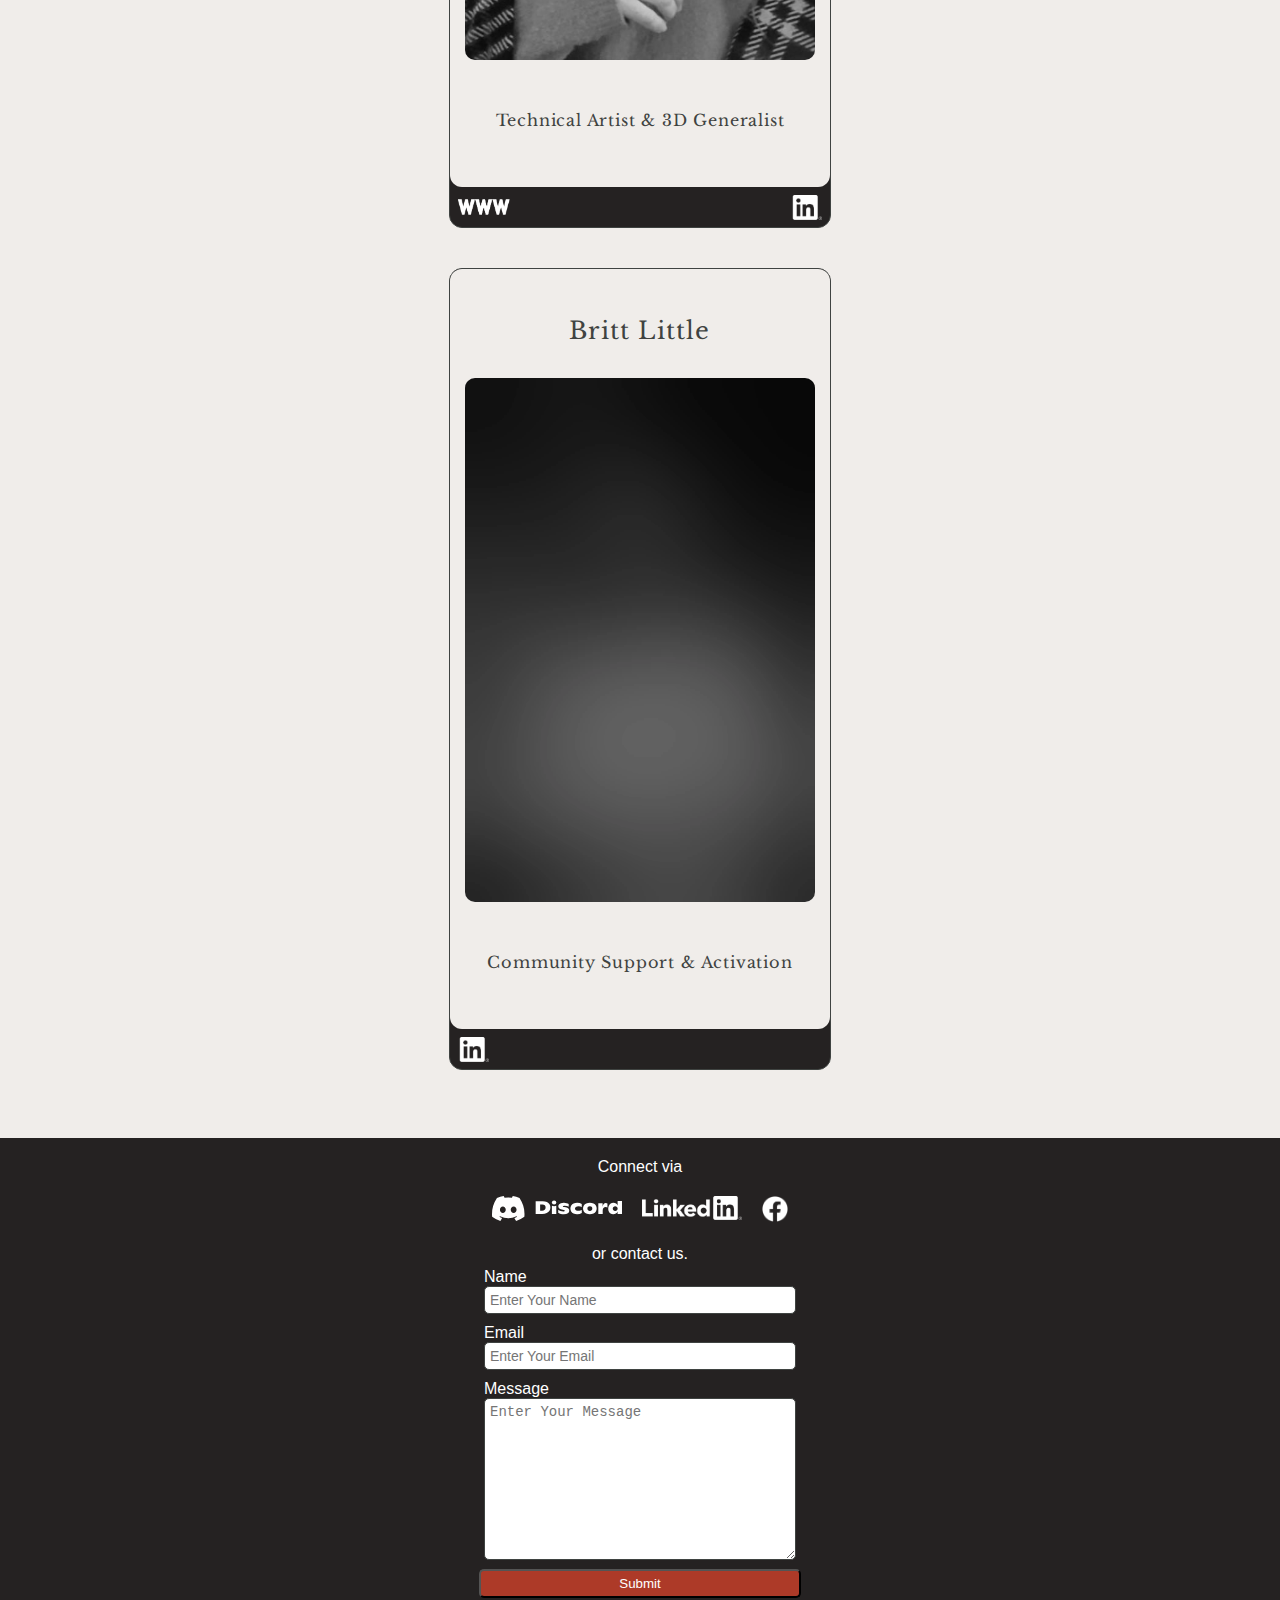
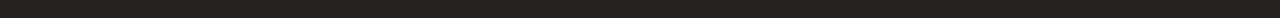
==== commit 8b138910: "Update index.html" ====
--- a/index.html
+++ b/index.html
@@ -234,9 +234,9 @@
 			
 					<h6>AI Wizard & Game Developer</h6>
 					</div>
-					I’m Alexander, a programmer, philosopher, psychotherapist and creative thinker with a passion for exploring the depths of ontology, metaphysics, psychology, spirituality, mental health and wellbeing, politics, and mathematics. My work bridges the realms of technology and abstract thought, with a vision of transitioning the world into a post-capitalist utopia of abundance and freedom.
-					<div class="contentSection__content">
-						
+					
+					<div class="contentSection__content">
+						I’m Alexander, a programmer, philosopher, psychotherapist and creative thinker with a passion for exploring the depths of ontology, metaphysics, psychology, spirituality, mental health and wellbeing, politics, and mathematics. My work bridges the realms of technology and abstract thought, with a vision of transitioning the world into a post-capitalist utopia of abundance and freedom.
 					</div>
 					
 				</div>
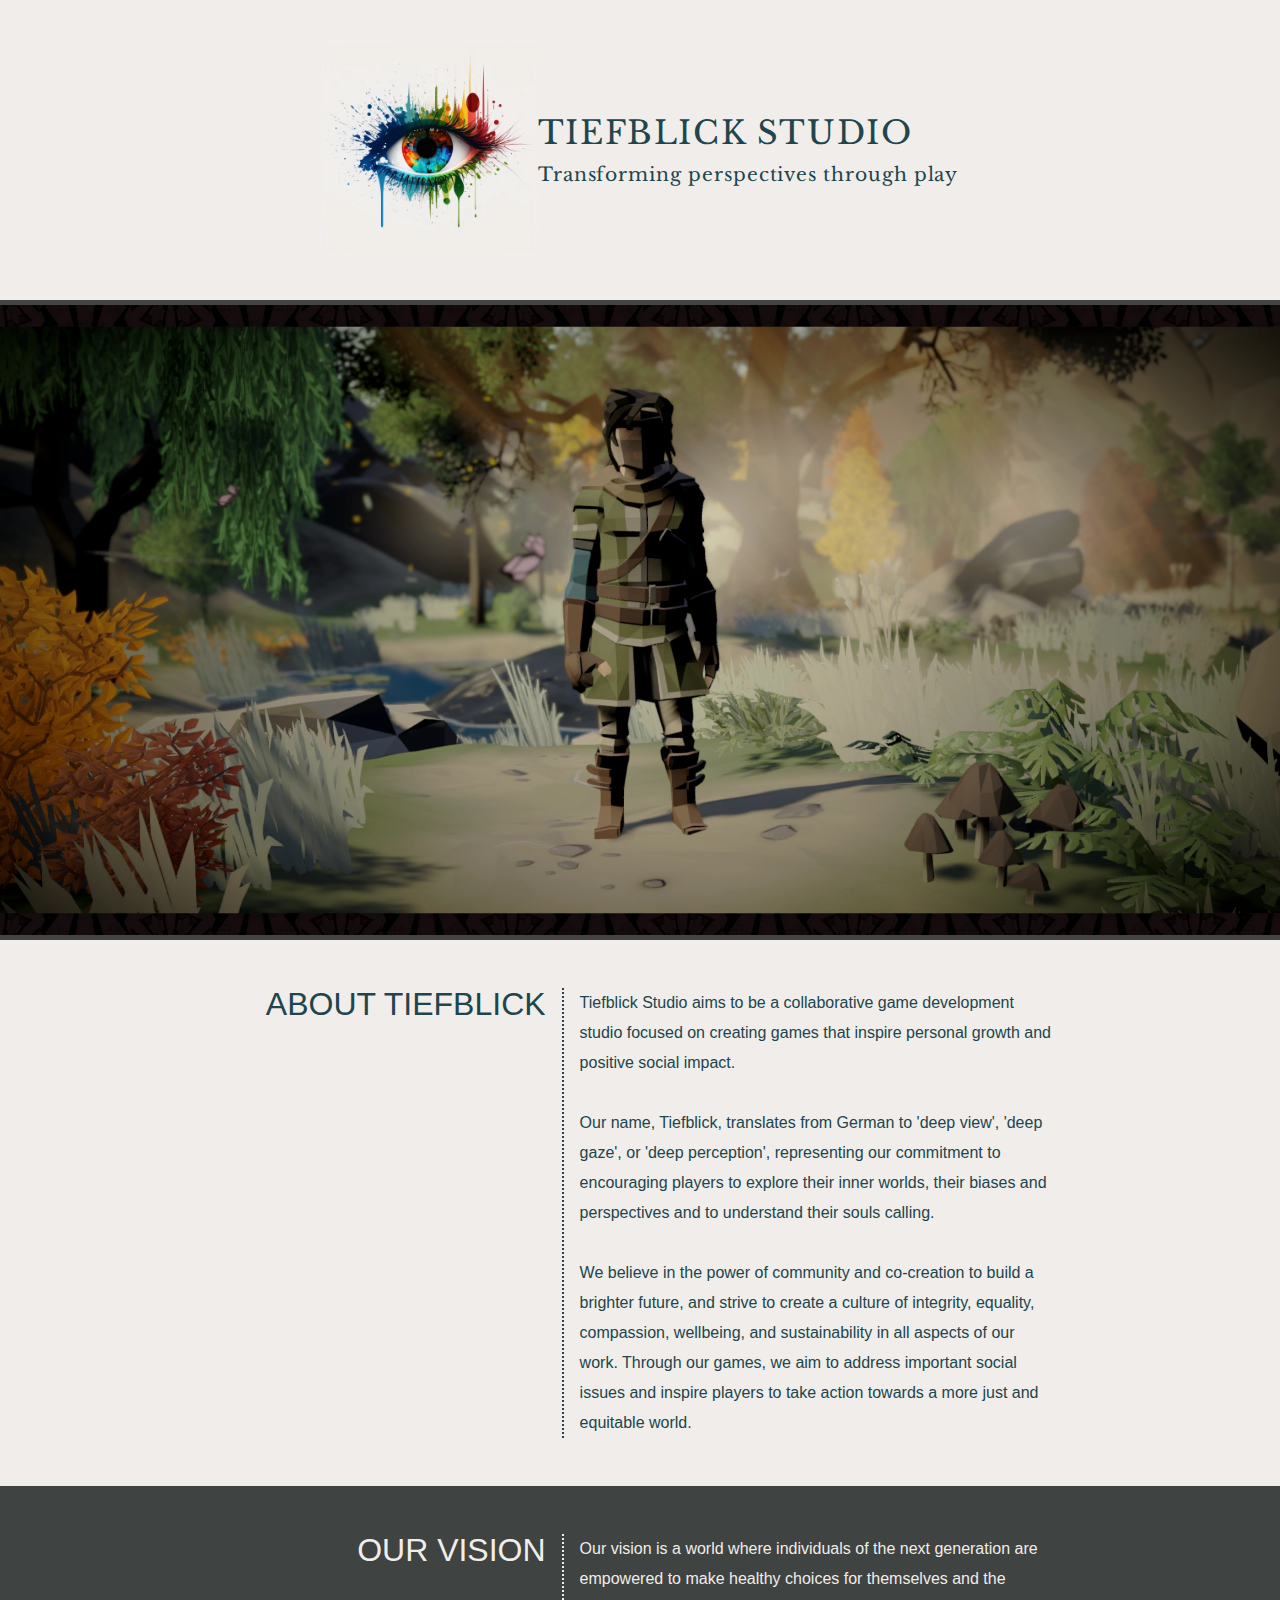
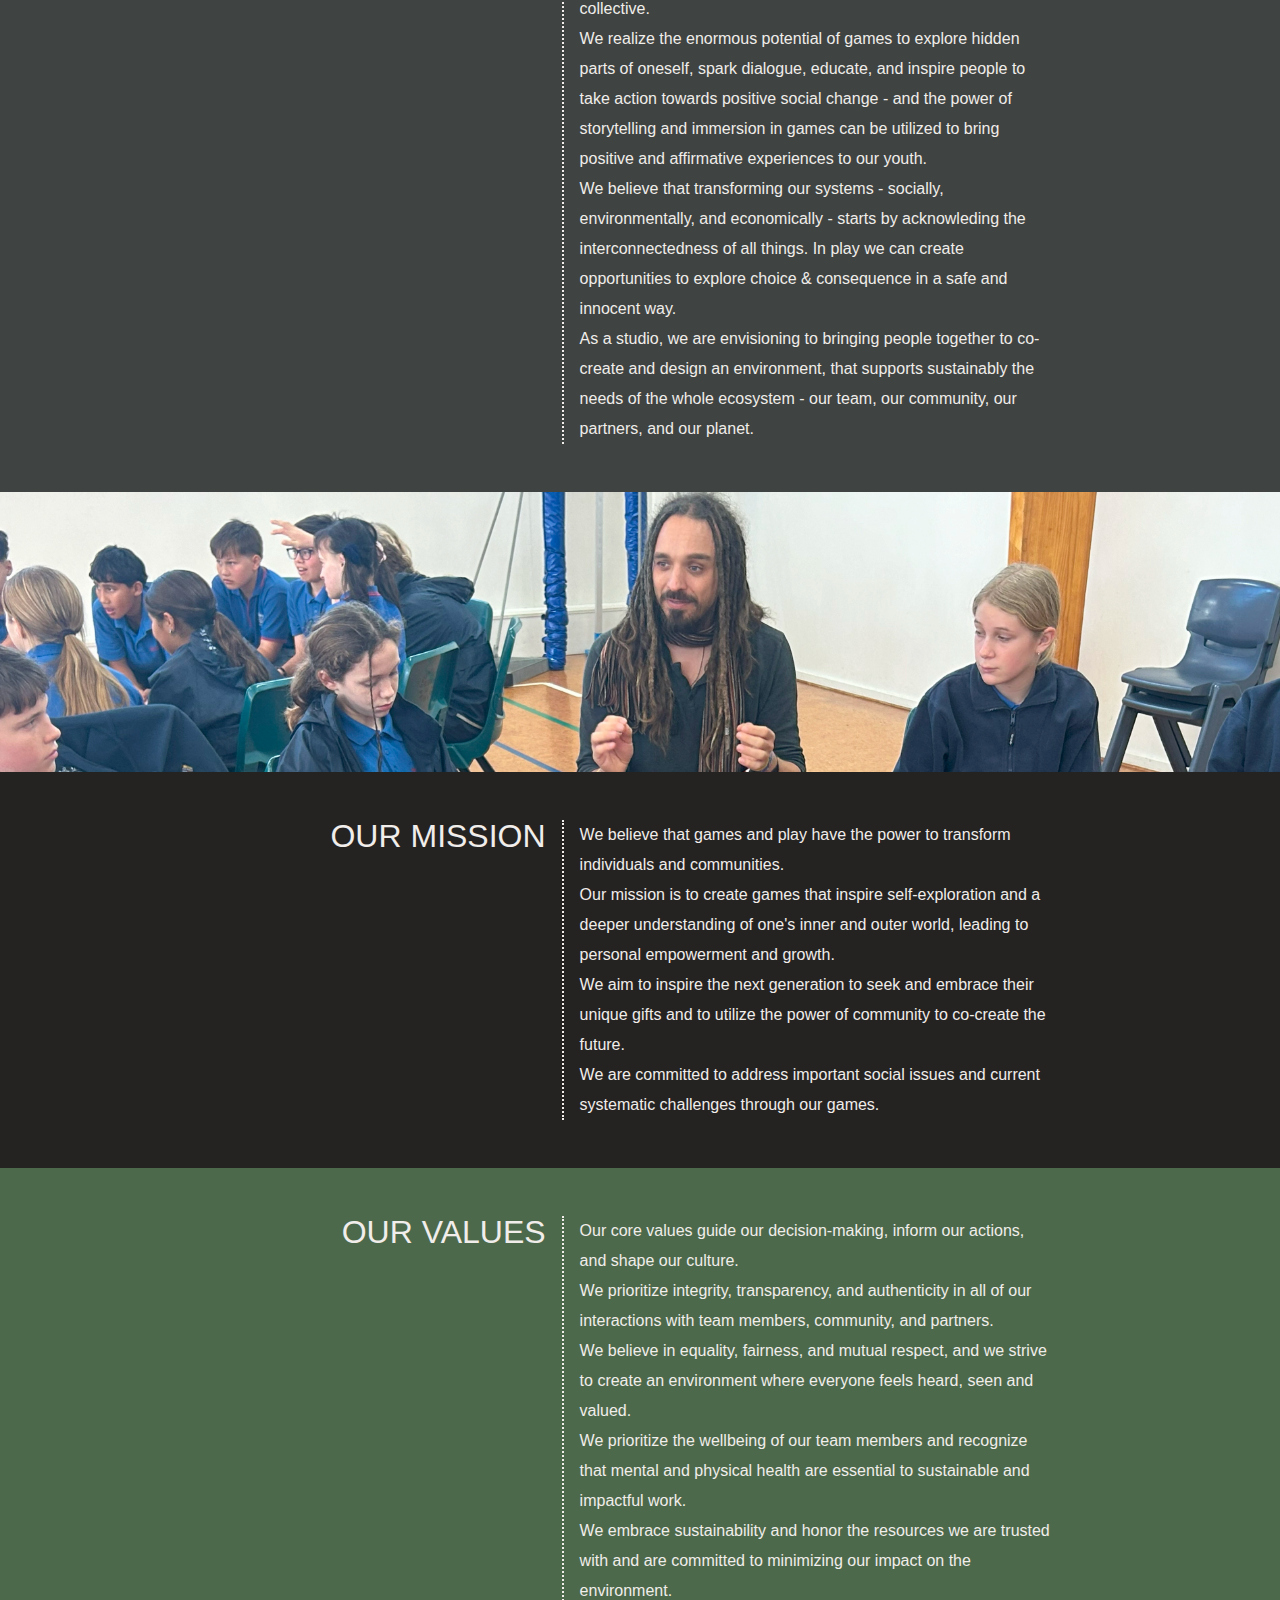
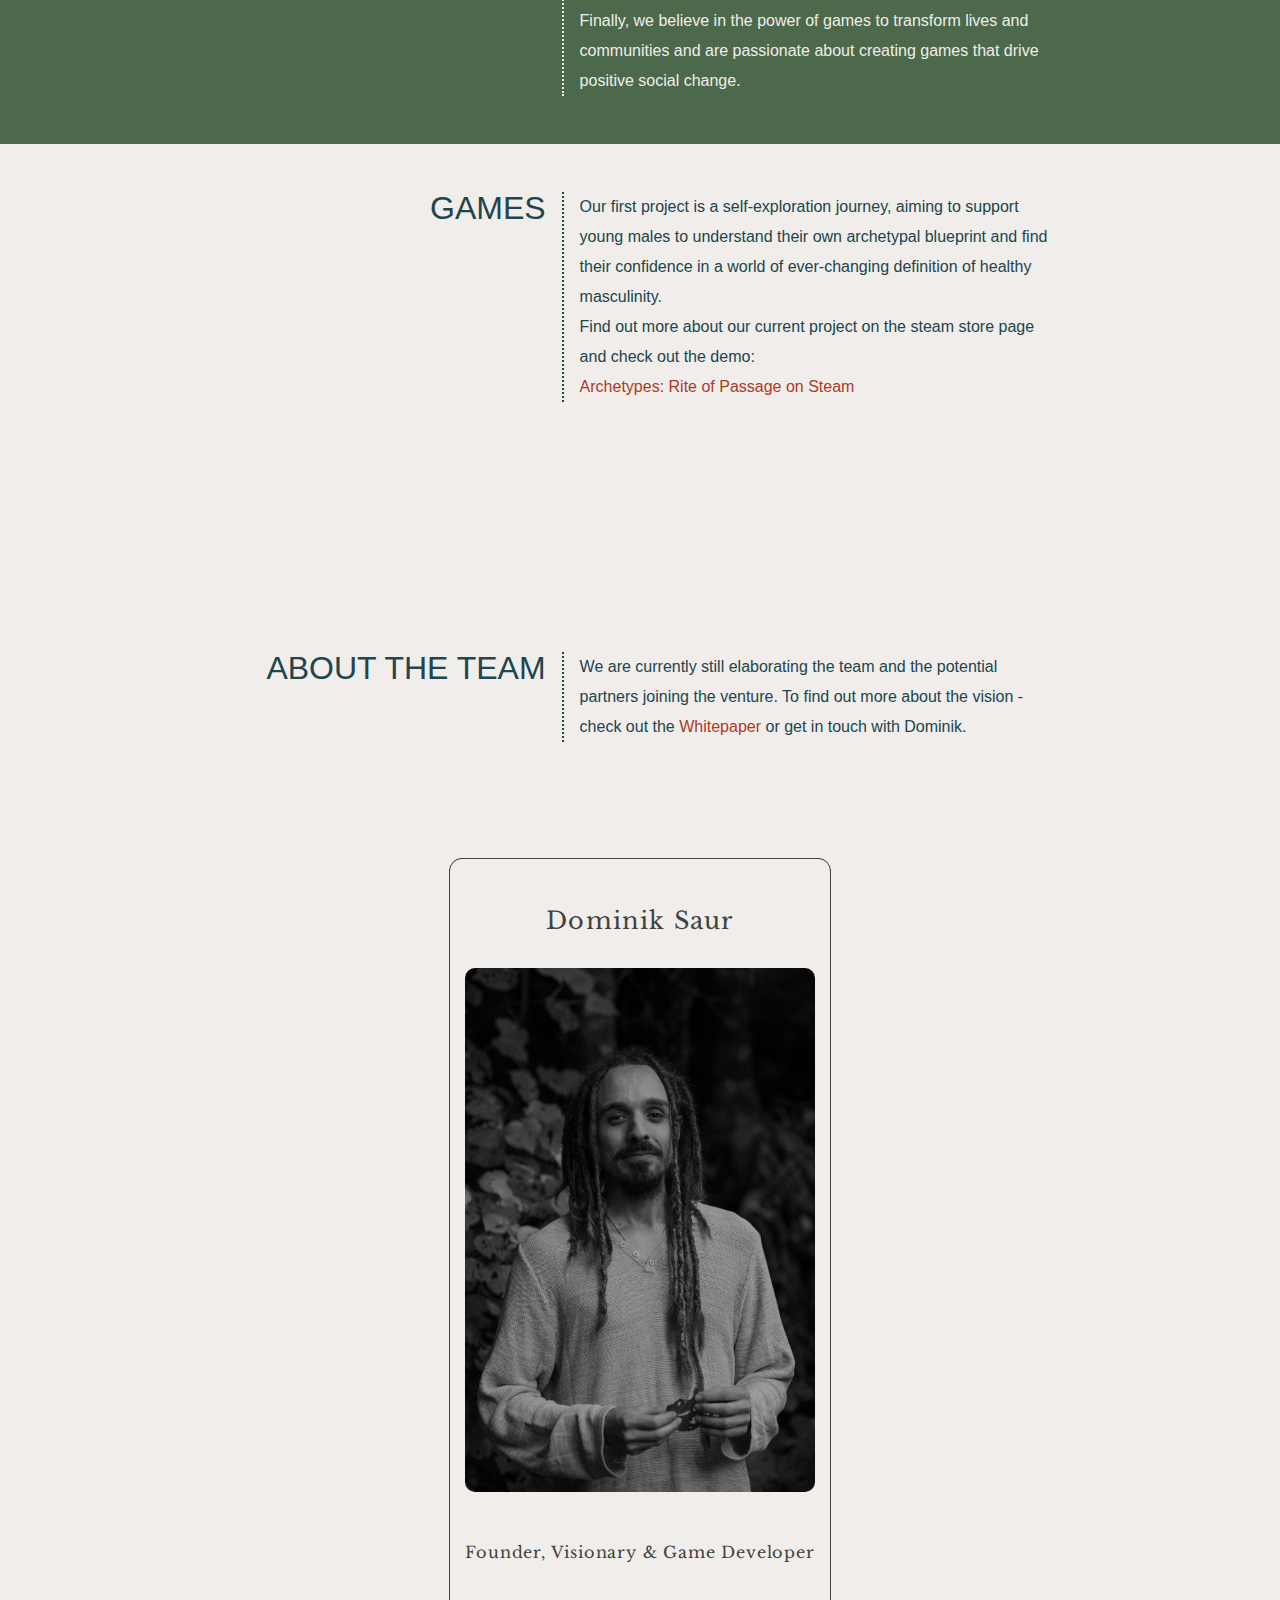
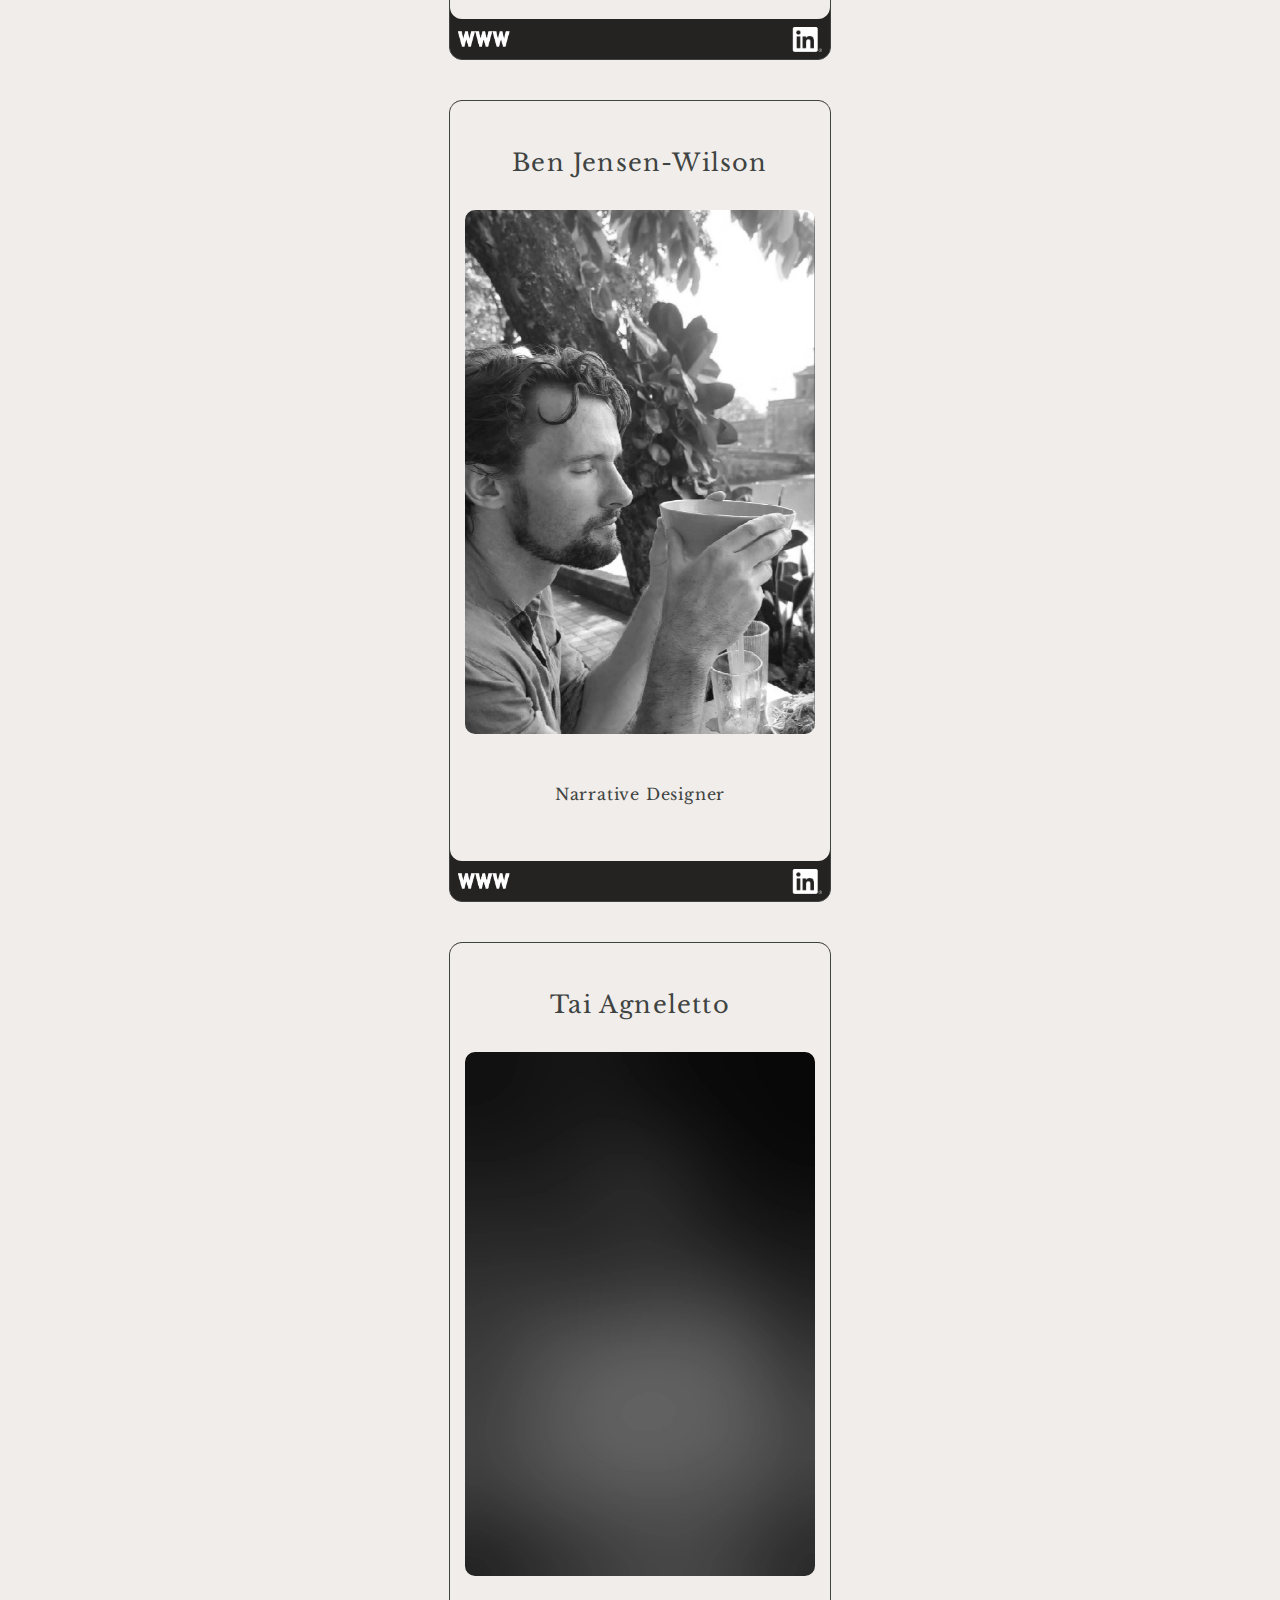
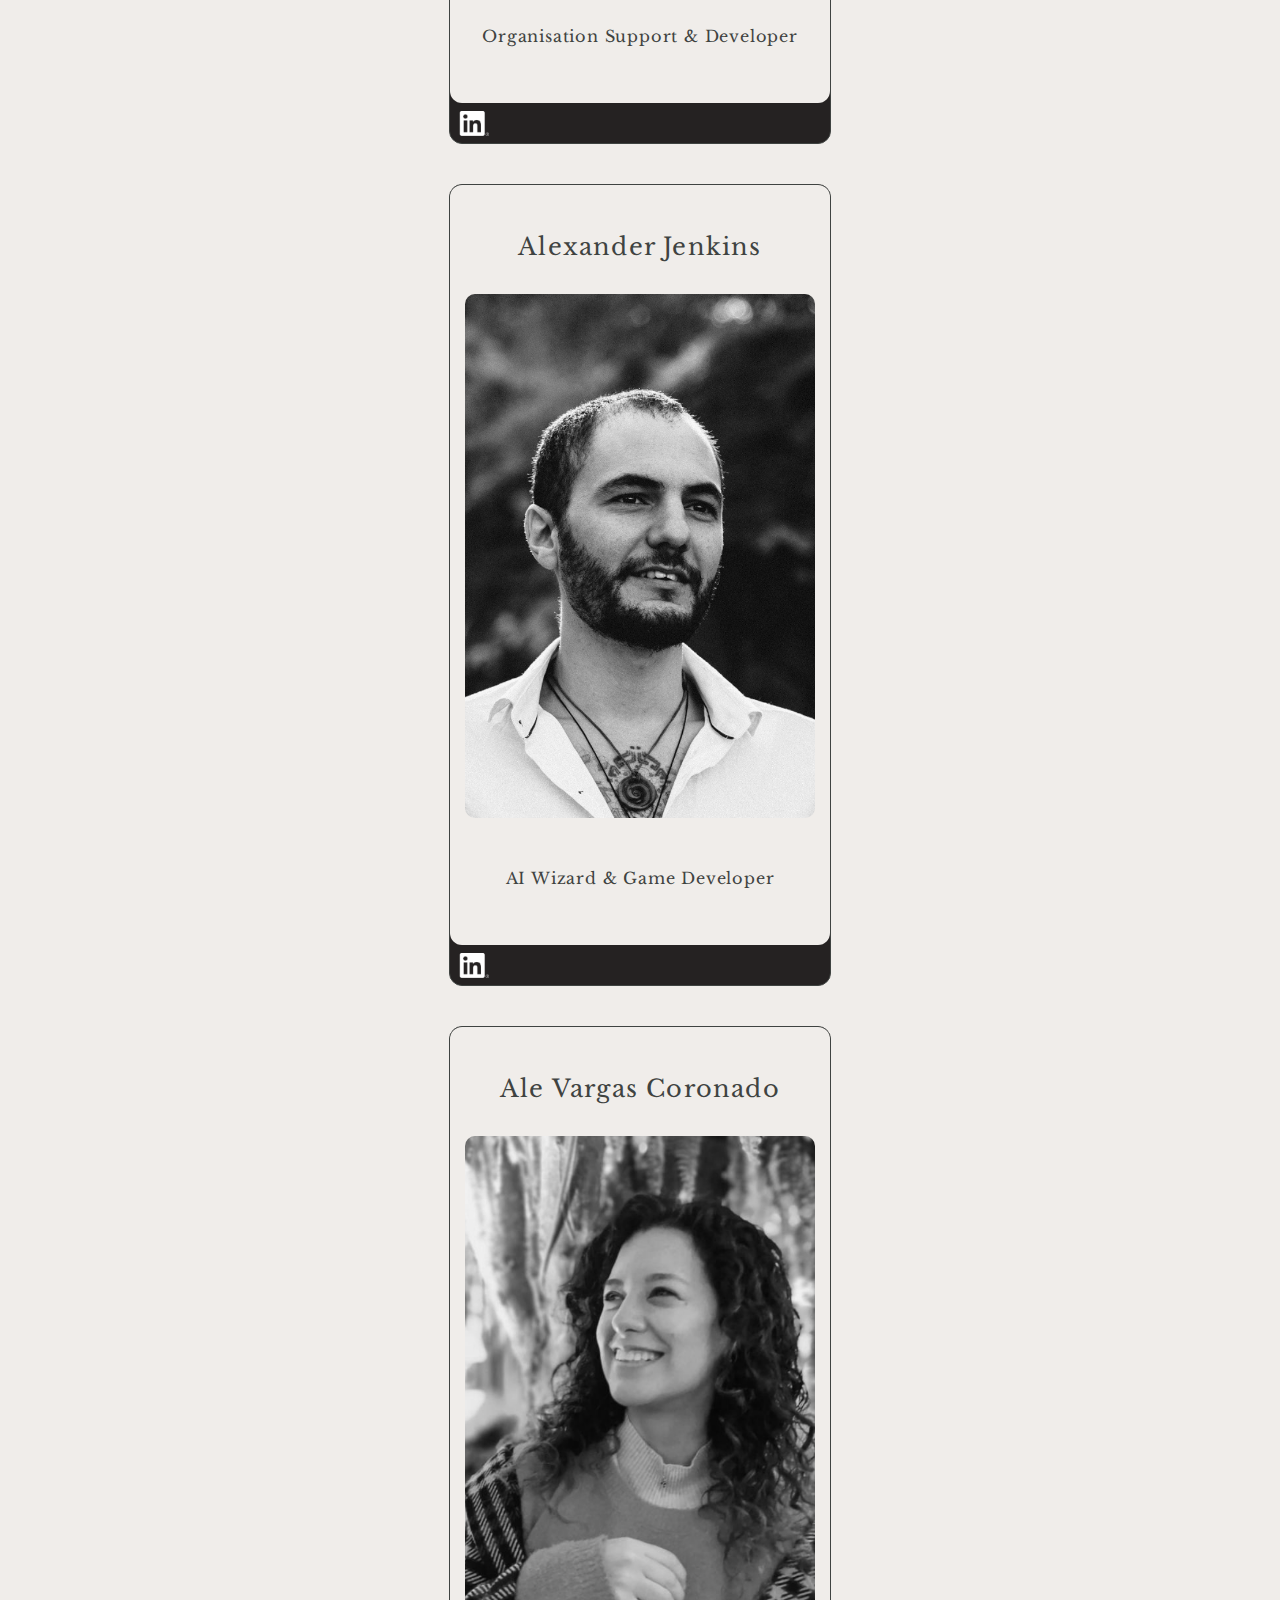
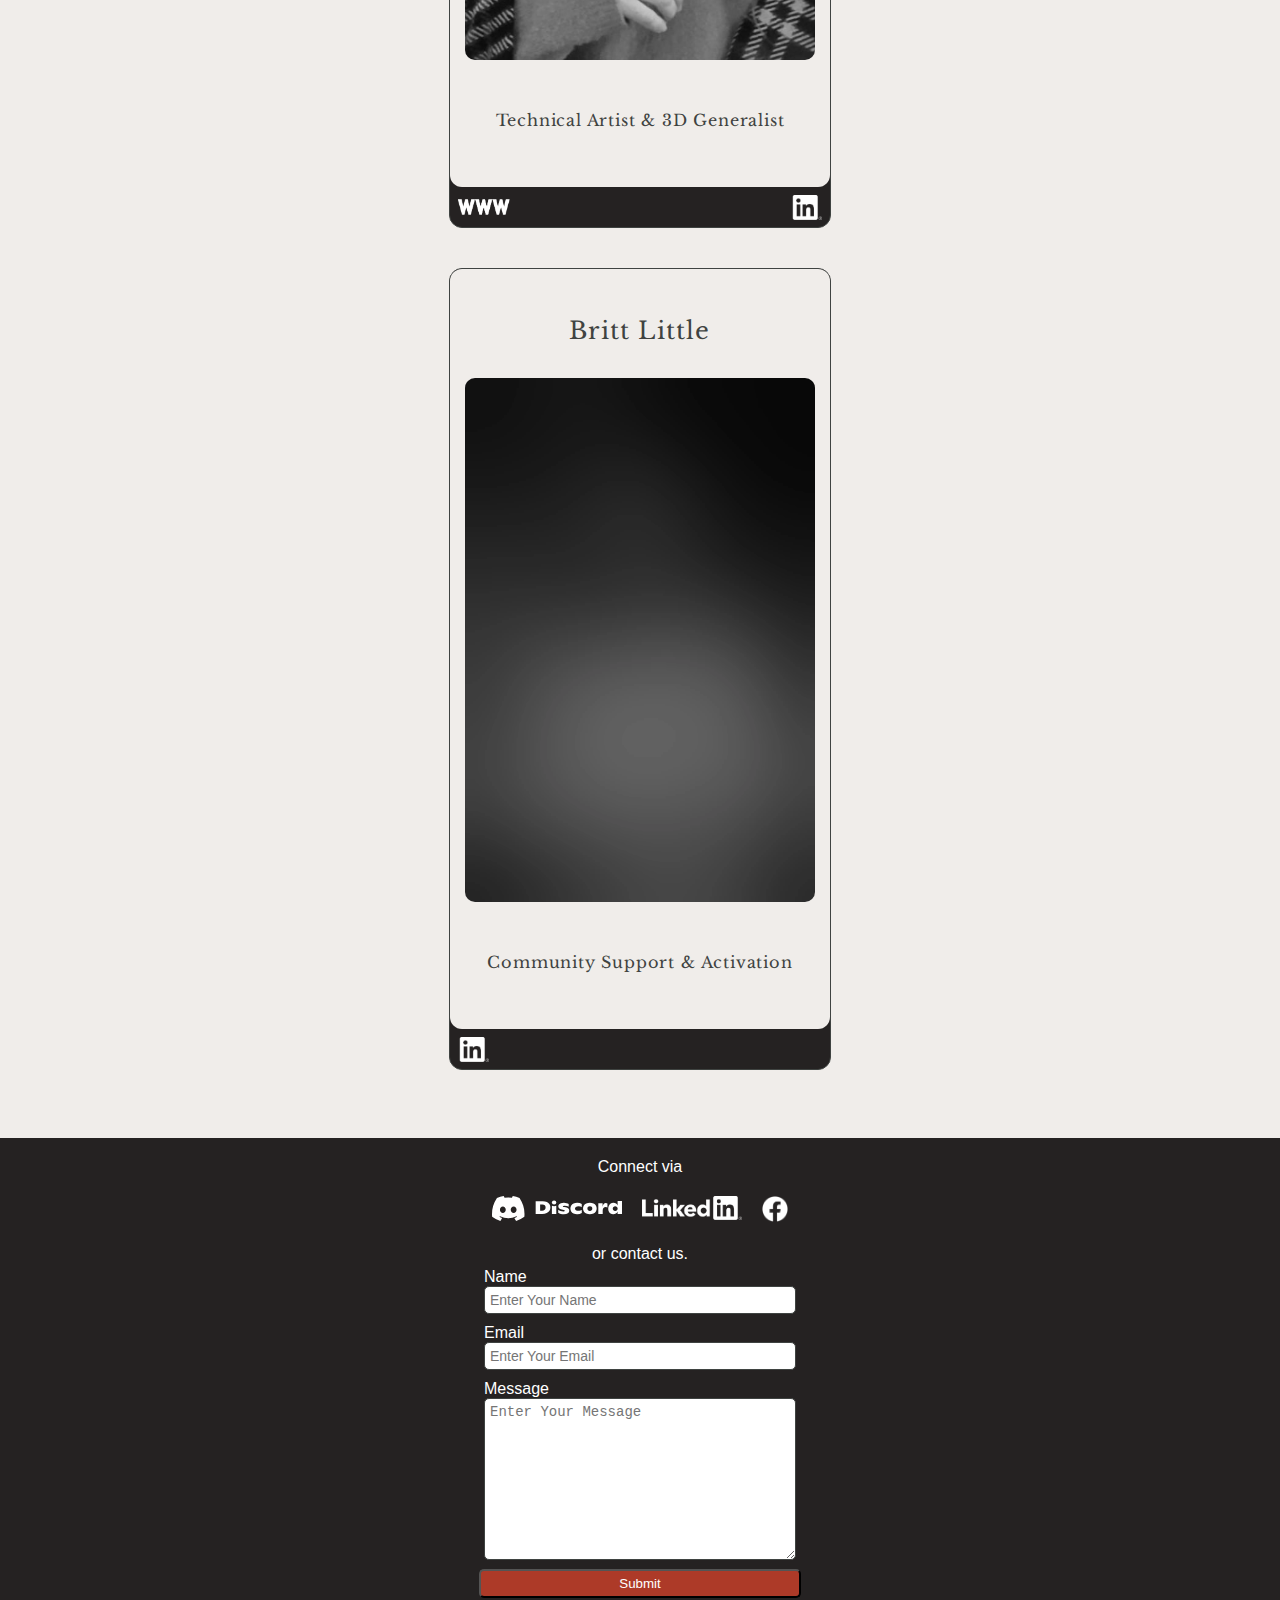
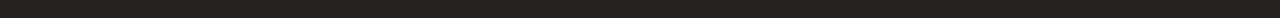
==== commit 7ad3c9b1: "Update index.html" ====
--- a/index.html
+++ b/index.html
@@ -219,7 +219,7 @@
 					
 				</div>
 				<div style="padding:8px;margin:5;display: flex;align-items: center;justify-content:space-between;">
-				<a target="_blank" href="https://benjensen-wilson.com/"><img style='height:25px; width:auto;' src="images/www.png"/></a>
+				<!--<a target="_blank" href=""><img style='height:25px; width:auto;' src="images/www.png"/></a>-->
 				<a target="_blank" href="https://www.linkedin.com/in/ben-j-a76741215/"><img style='height:25px; width:auto;' src="images/li-logo-small.png"/></a>
 				</div>
 			</div>
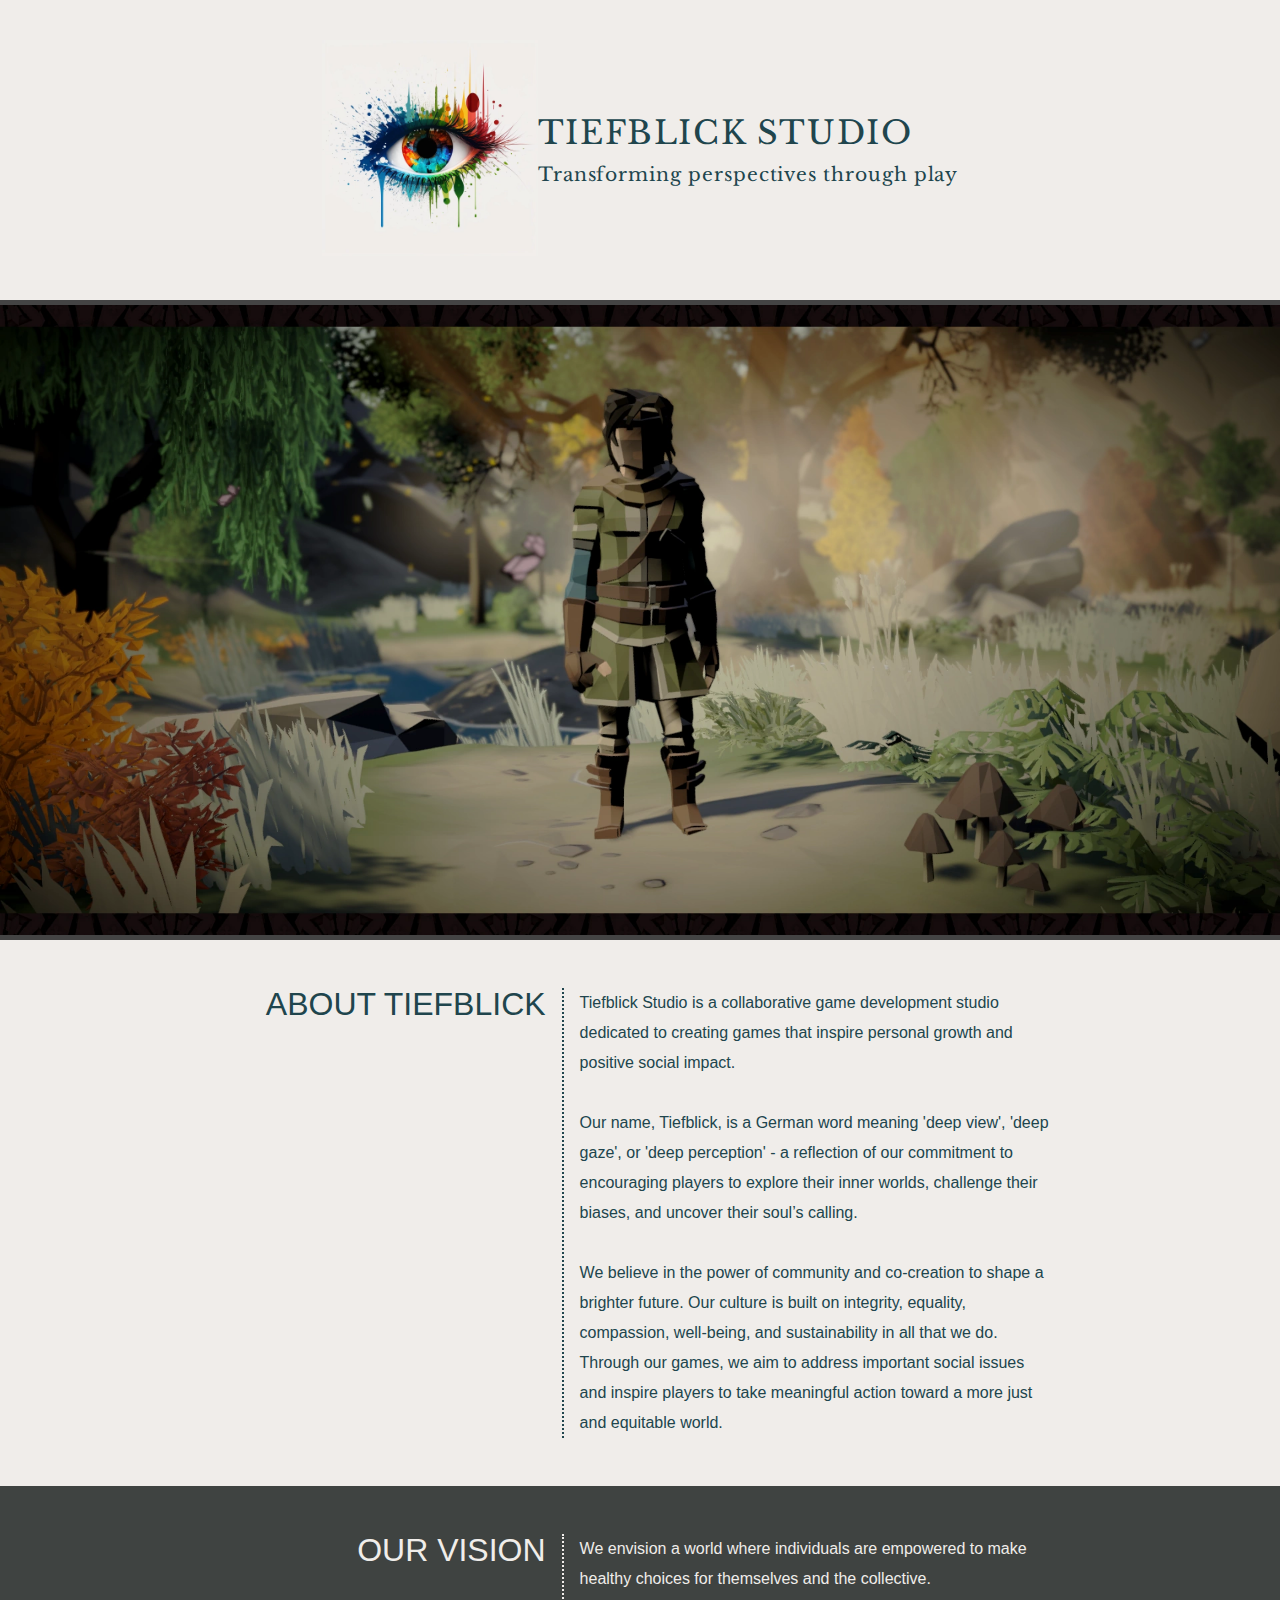
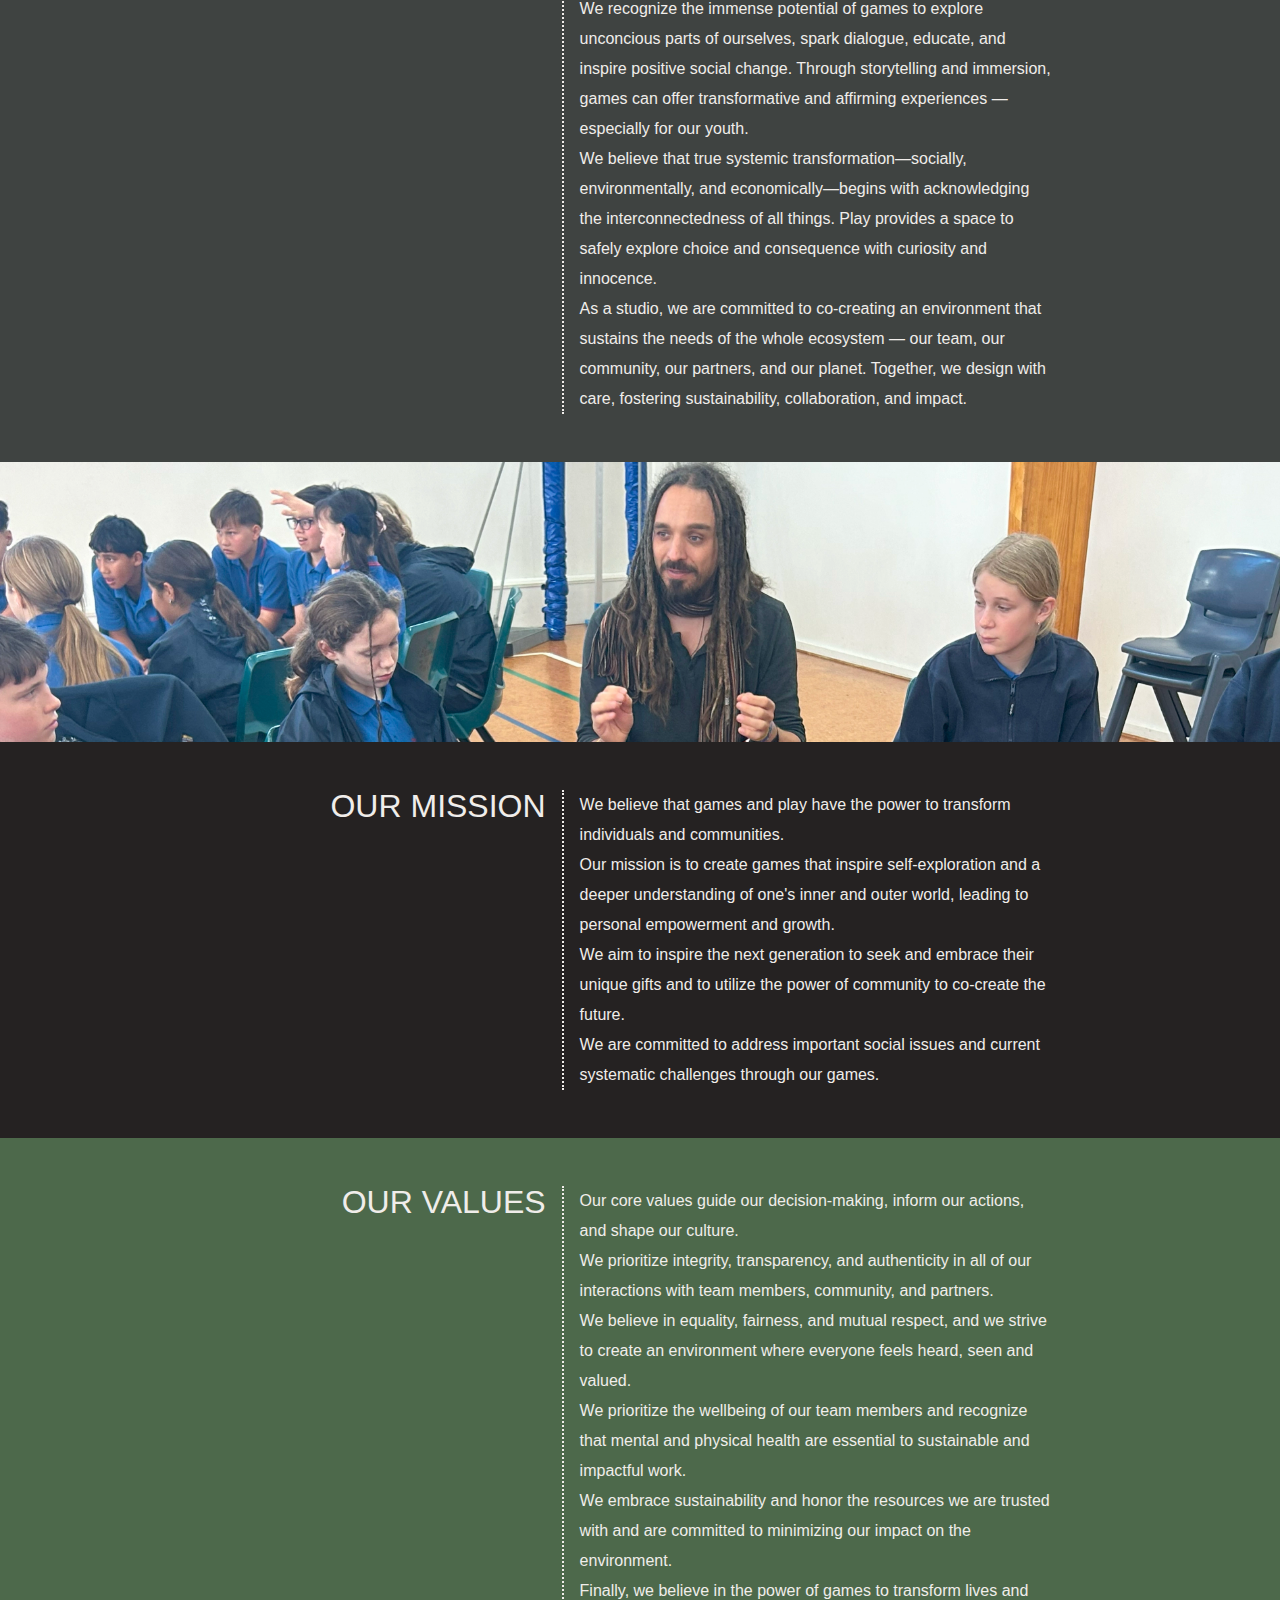
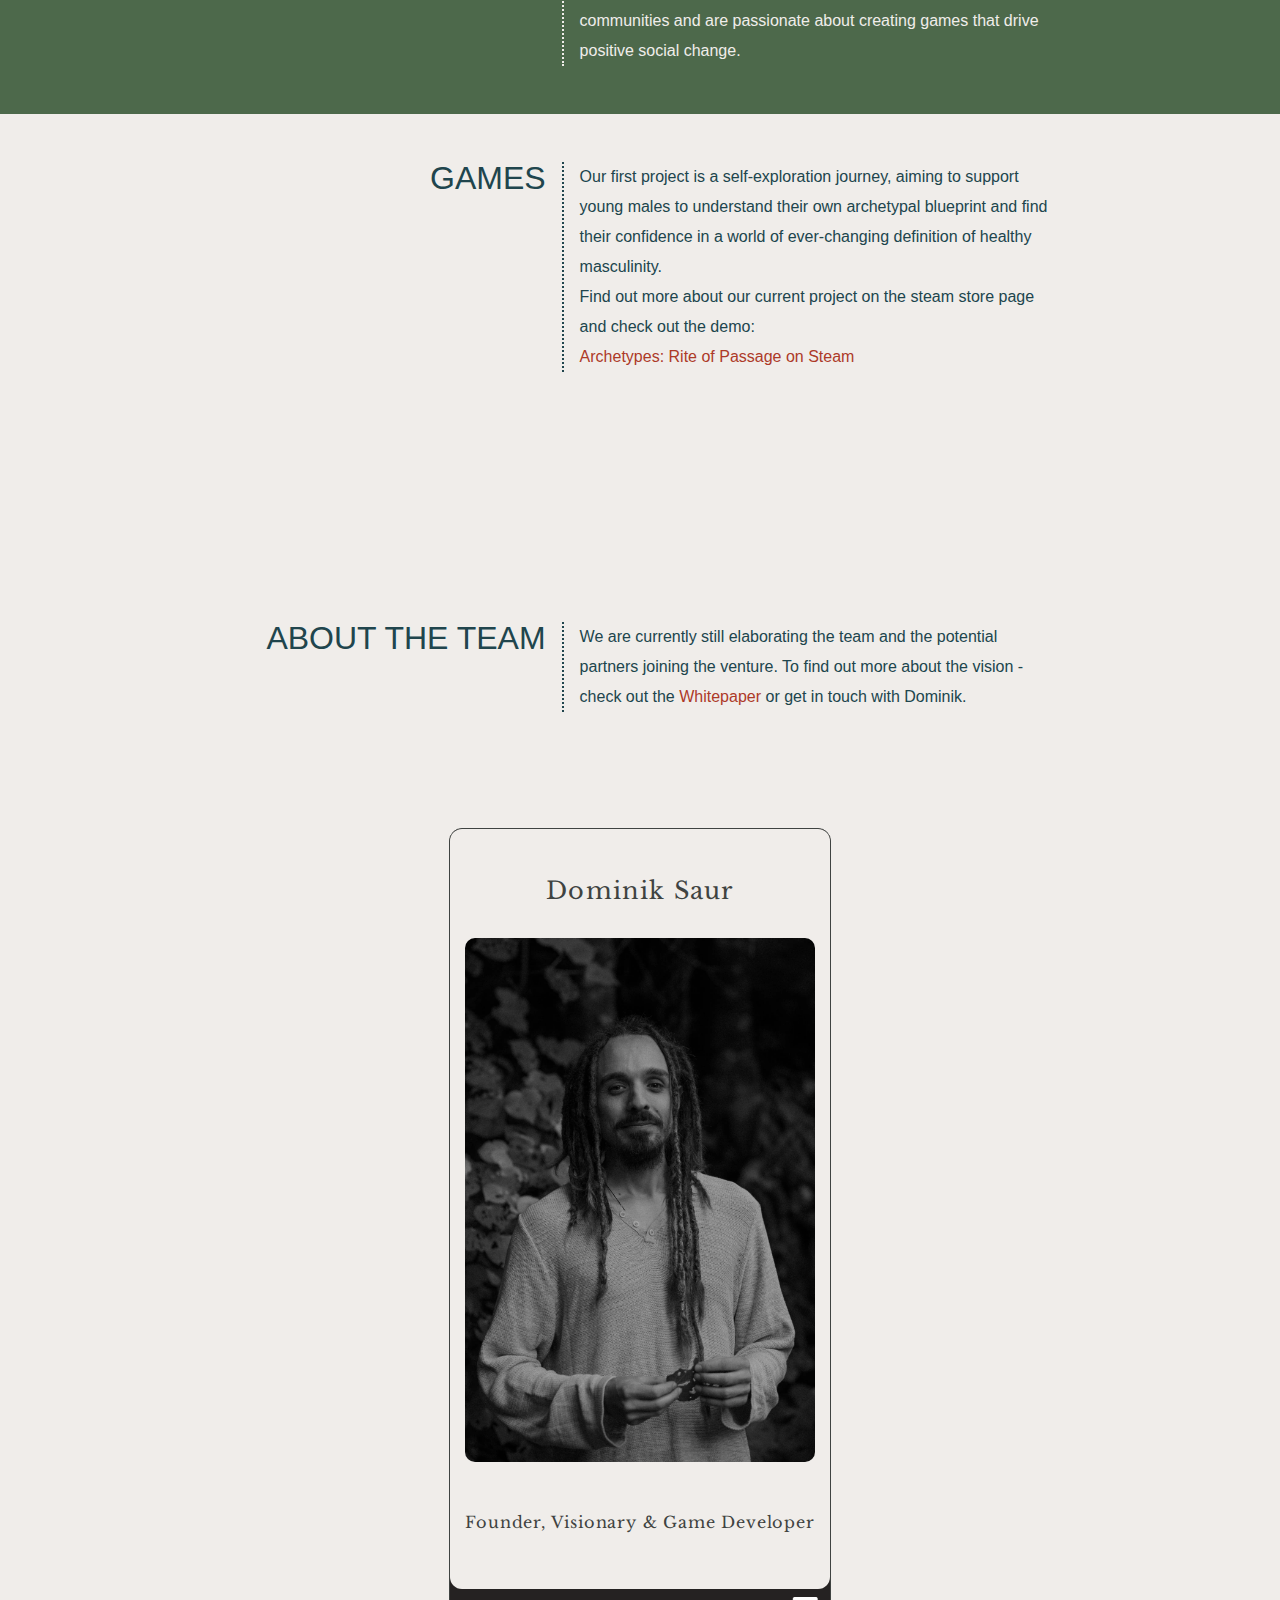
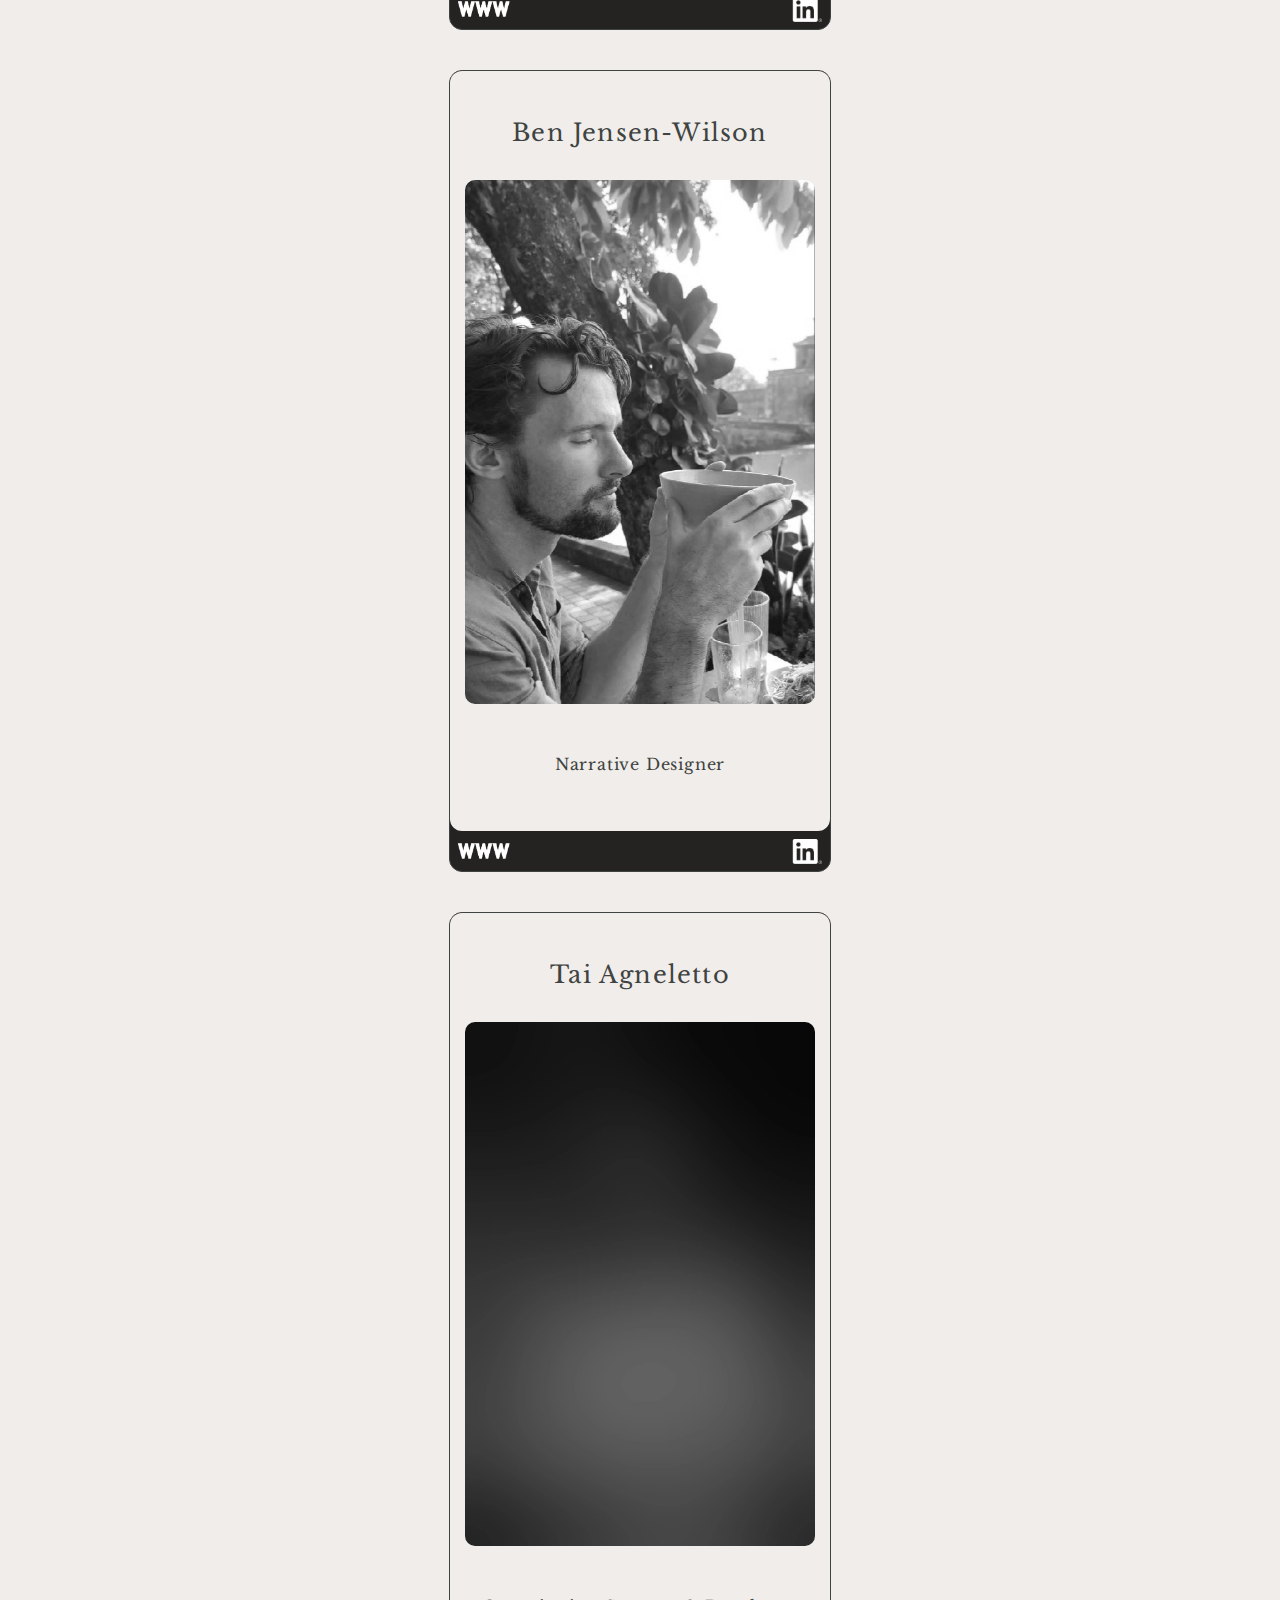
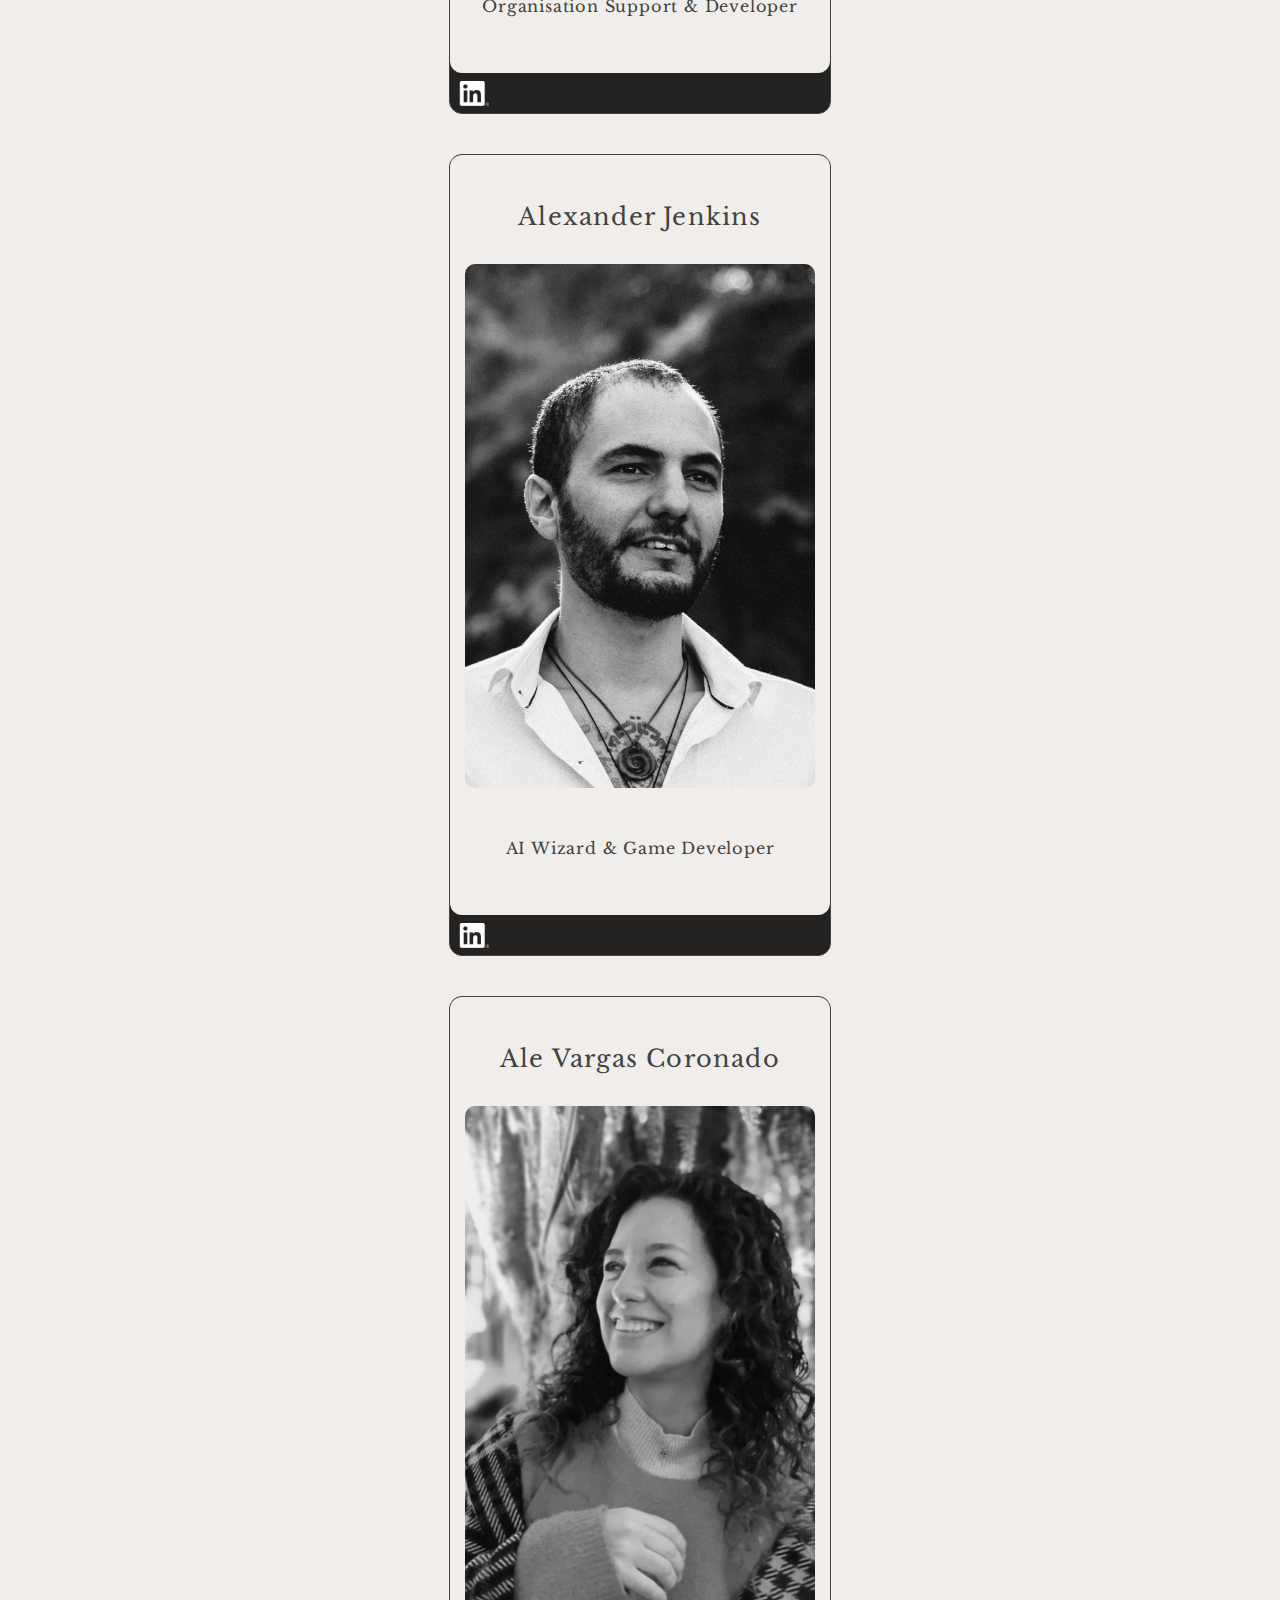
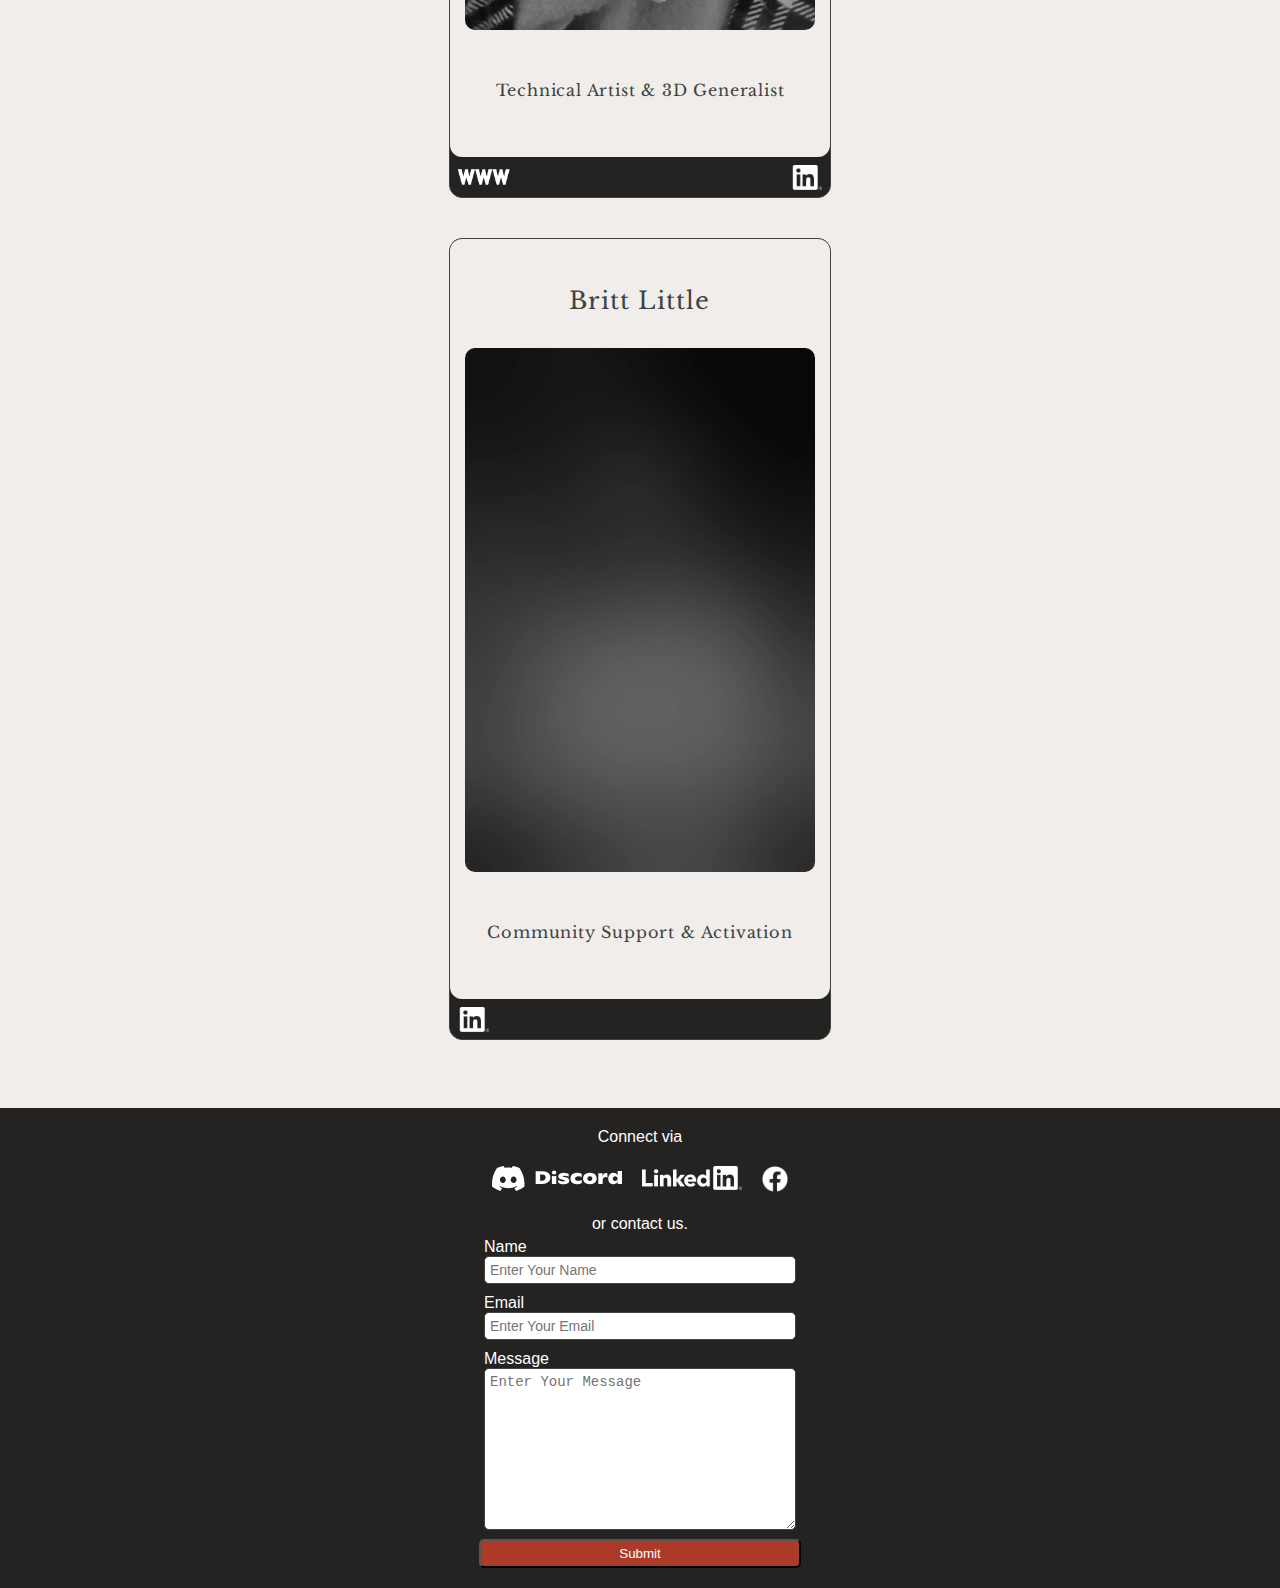
==== commit 3630d5d8: "Update index.html" ====
--- a/index.html
+++ b/index.html
@@ -87,8 +87,8 @@
 	<div class="contentSection">
 	<div class="contentSection__inner">
 		<div class="contentSection__title">About Tiefblick</div>
-		<div class="flexRow">Tiefblick Studio aims to be a collaborative game development studio focused on creating games that inspire personal growth and positive social impact.<br><br>
-		Our name, Tiefblick, translates from German to 'deep view', 'deep gaze', or 'deep perception', representing our commitment to encouraging players to explore their inner worlds, their biases and perspectives and to understand their souls calling.<br><br>We believe in the power of community and co-creation to build a brighter future, and strive to create a culture of integrity, equality, compassion, wellbeing, and sustainability in all aspects of our work. Through our games, we aim to address important social issues and inspire players to take action towards a more just and equitable world.
+		<div class="flexRow">Tiefblick Studio is a collaborative game development studio dedicated to creating games that inspire personal growth and positive social impact.<br><br>
+		Our name, Tiefblick, is a German word meaning 'deep view', 'deep gaze', or 'deep perception' - a reflection of our commitment to encouraging players to explore their inner worlds, challenge their biases, and uncover their soul’s calling.<br><br>We believe in the power of community and co-creation to shape a brighter future. Our culture is built on integrity, equality, compassion, well-being, and sustainability in all that we do. Through our games, we aim to address important social issues and inspire players to take meaningful action toward a more just and equitable world.
 		</div>
 	</div>
 	</div>
@@ -97,7 +97,7 @@
 	
 	<div class="contentSection__inner">
 		<div class="contentSection__title">Our Vision</div>
-			<div class="flexRow">Our vision is a world where individuals of the next generation are empowered to make healthy choices for themselves and the collective.<br>We realize the enormous potential of games to explore hidden parts of oneself, spark dialogue, educate, and inspire people to take action towards positive social change - and the power of storytelling and immersion in games can be utilized to bring positive and affirmative experiences to our youth.<br>We believe that transforming our systems - socially, environmentally, and economically - starts by acknowleding the interconnectedness of all things. In play we can create opportunities to explore choice & consequence in a safe and innocent way.<br>As a studio, we are envisioning to bringing people together to co-create and design an environment, that supports sustainably the needs of the whole ecosystem - our team, our community, our partners, and our planet.</div>
+			<div class="flexRow">We envision a world where individuals are empowered to make healthy choices for themselves and the collective.<br>We recognize the immense potential of games to explore unconcious parts of ourselves, spark dialogue, educate, and inspire positive social change. Through storytelling and immersion, games can offer transformative and affirming experiences — especially for our youth.<br>We believe that true systemic transformation—socially, environmentally, and economically—begins with acknowledging the interconnectedness of all things. Play provides a space to safely explore choice and consequence with curiosity and innocence.<br>As a studio, we are committed to co-creating an environment that sustains the needs of the whole ecosystem — our team, our community, our partners, and our planet. Together, we design with care, fostering sustainability, collaboration, and impact.</div>
 		</div>
 	</div>
 		<div style="
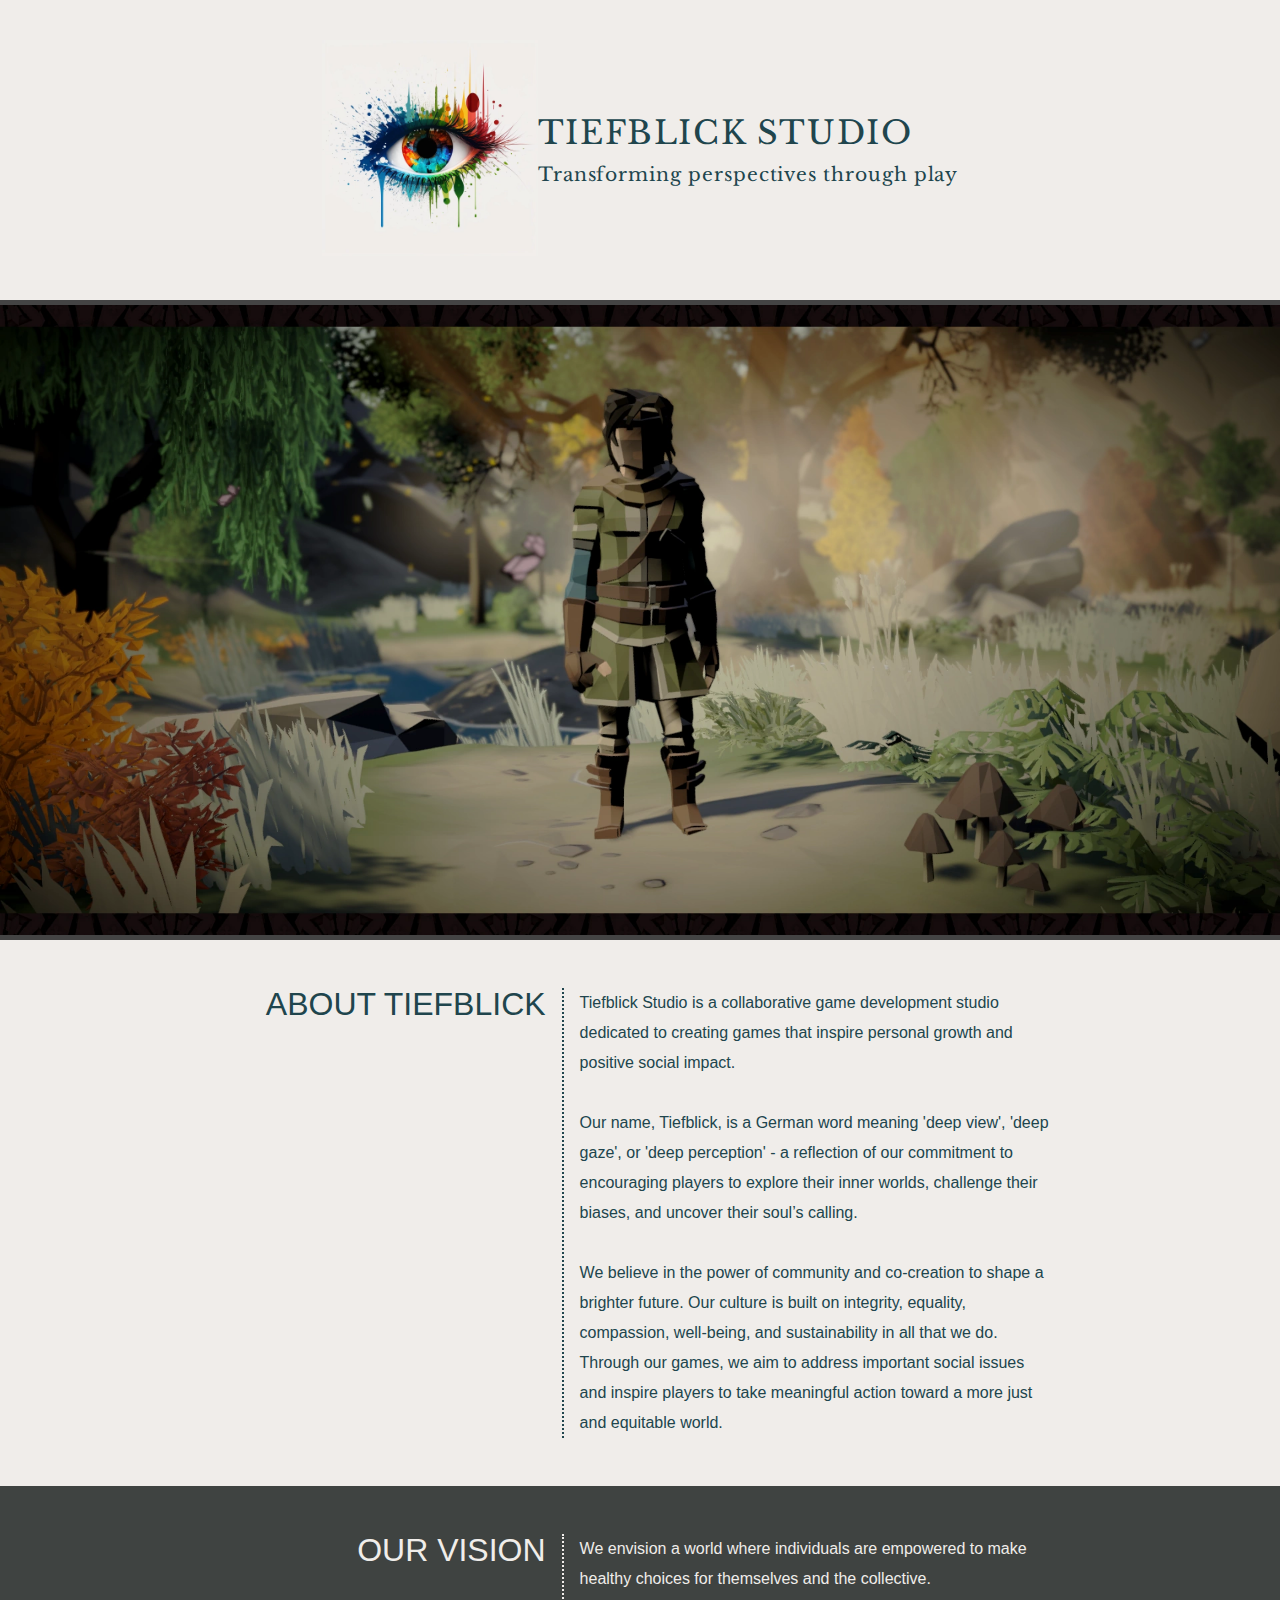
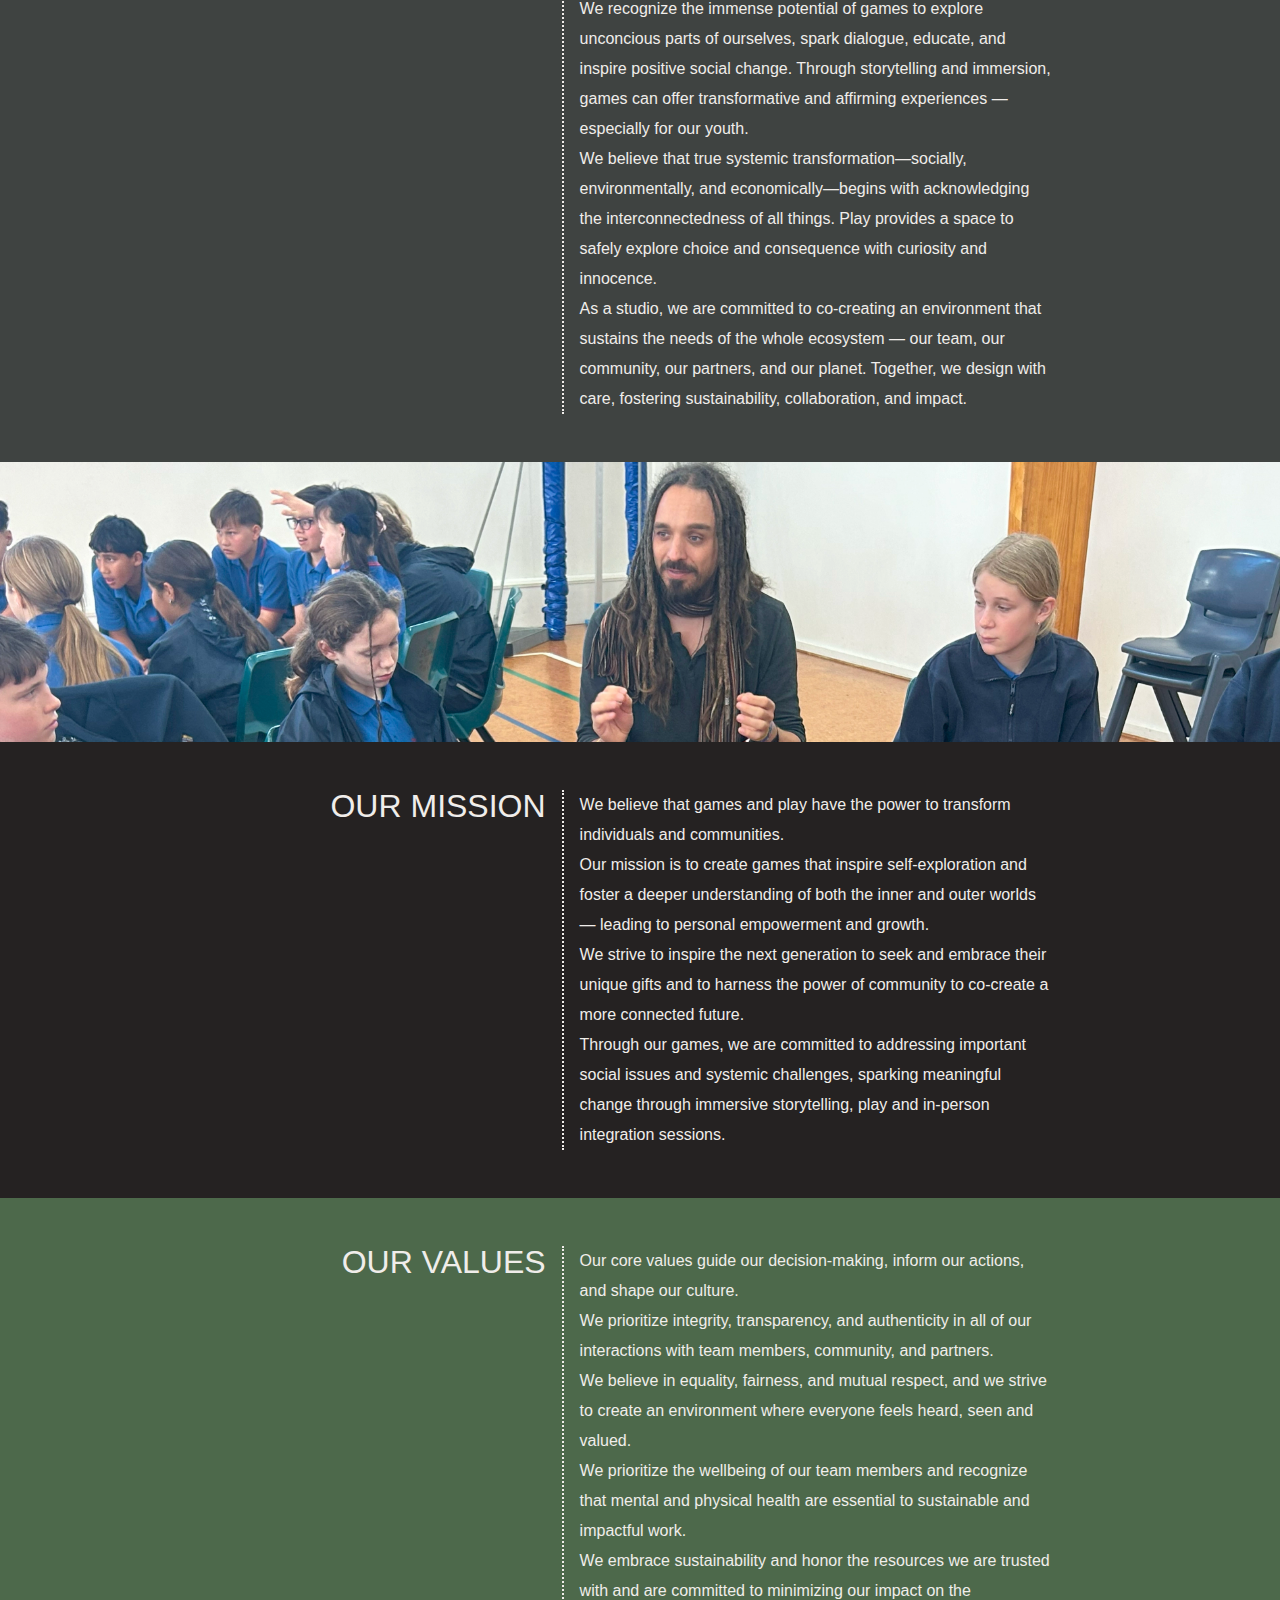
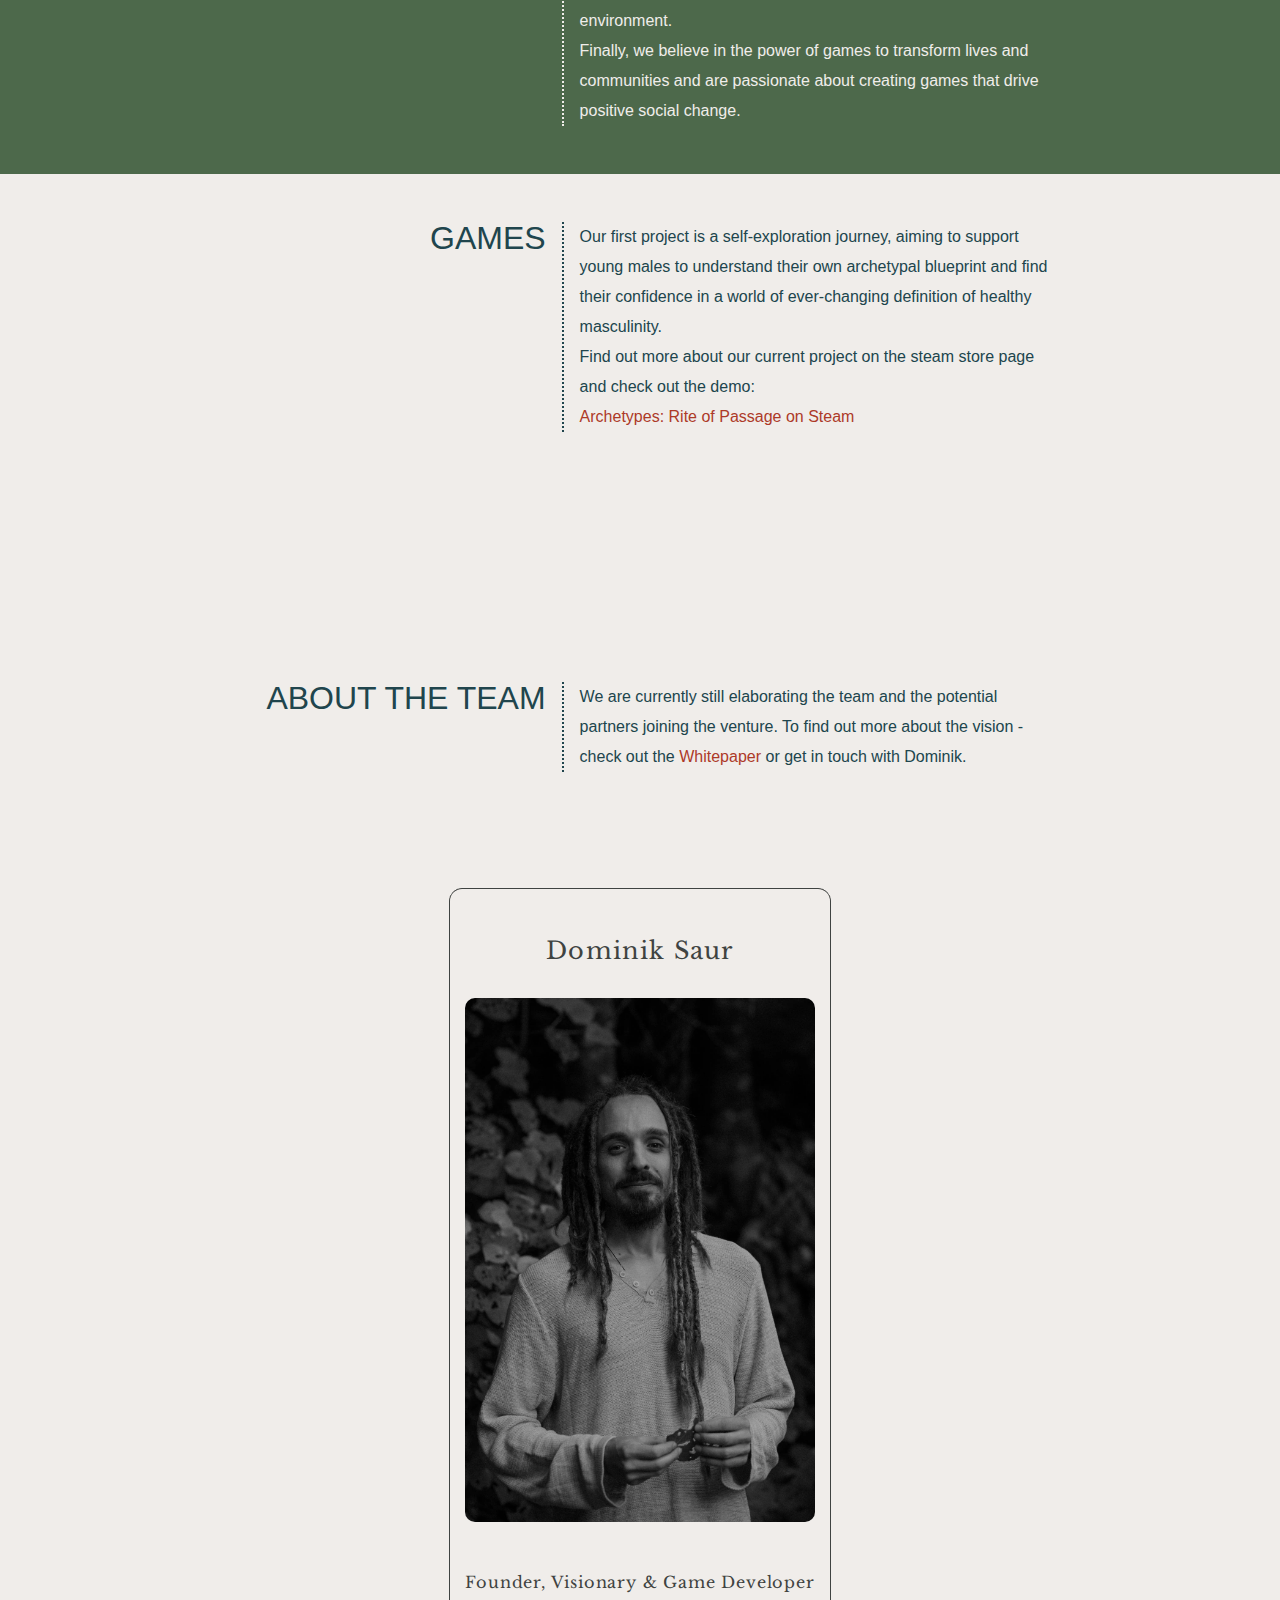
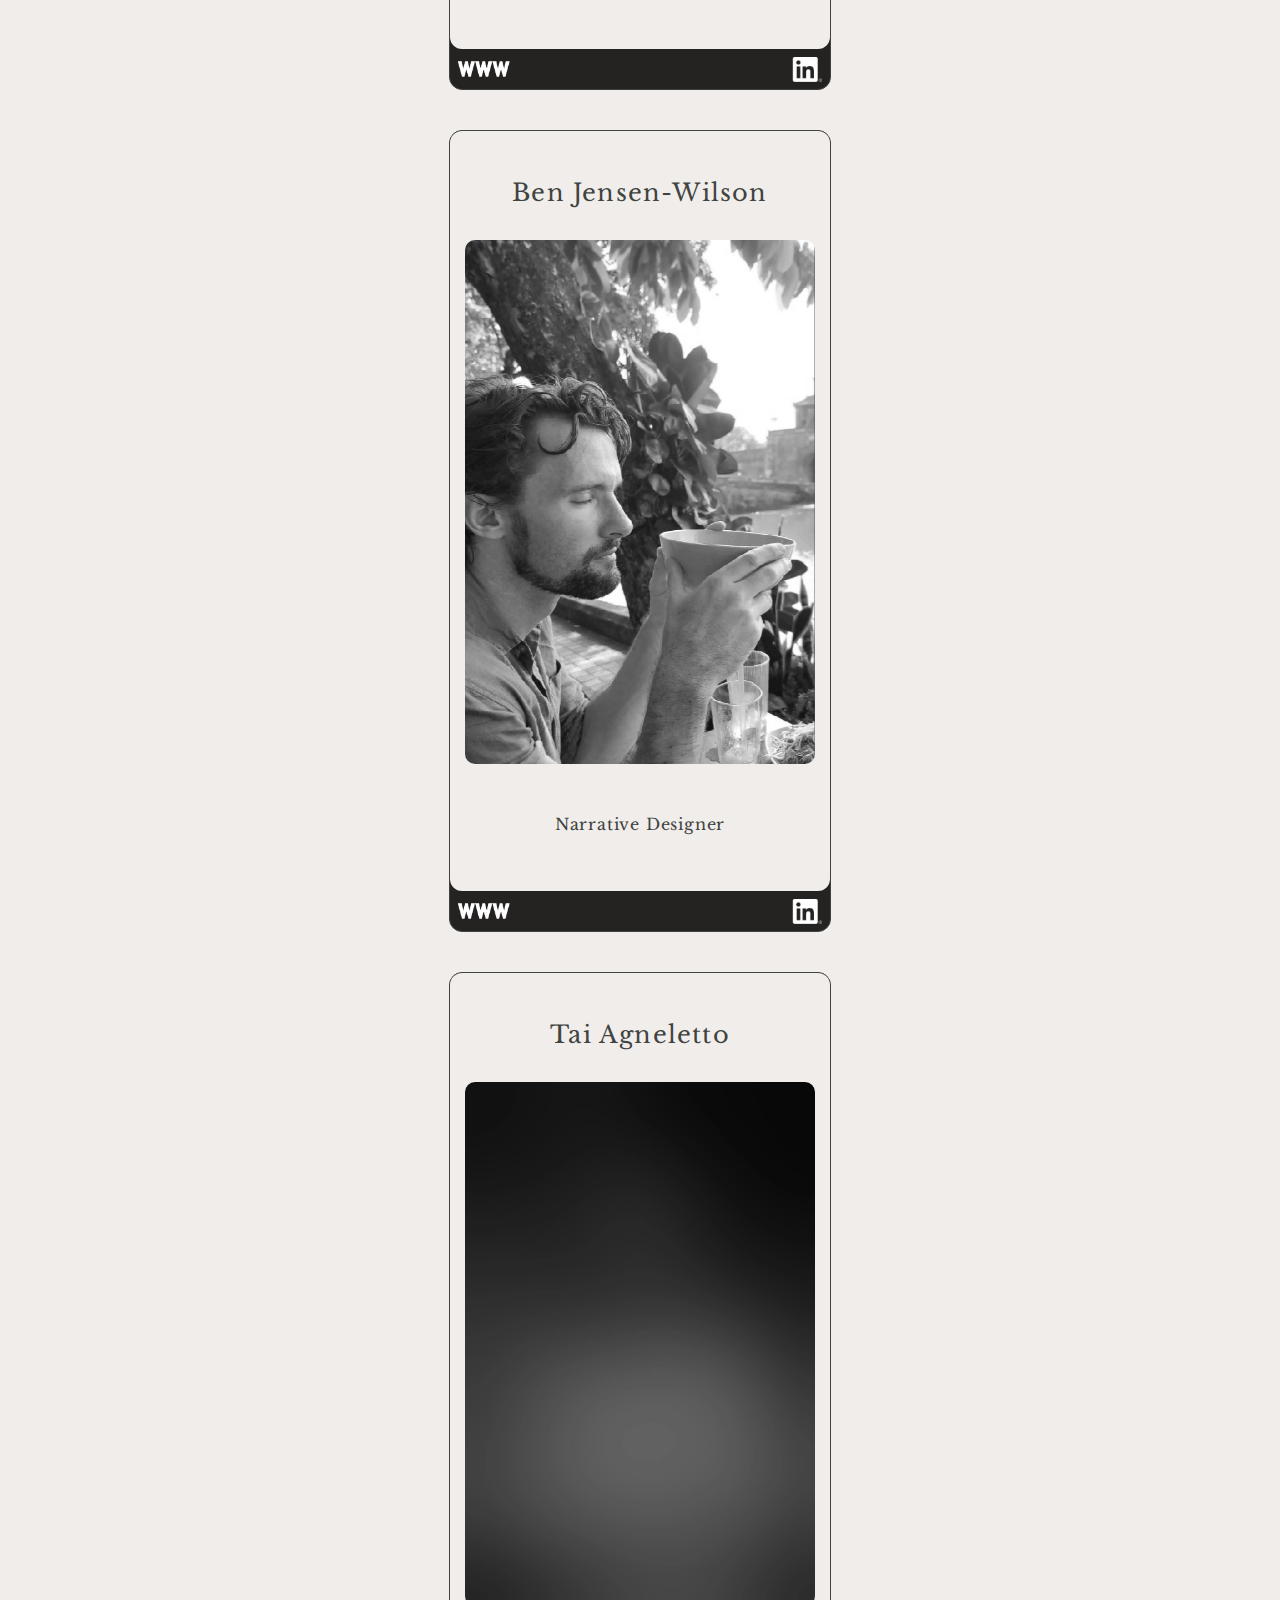
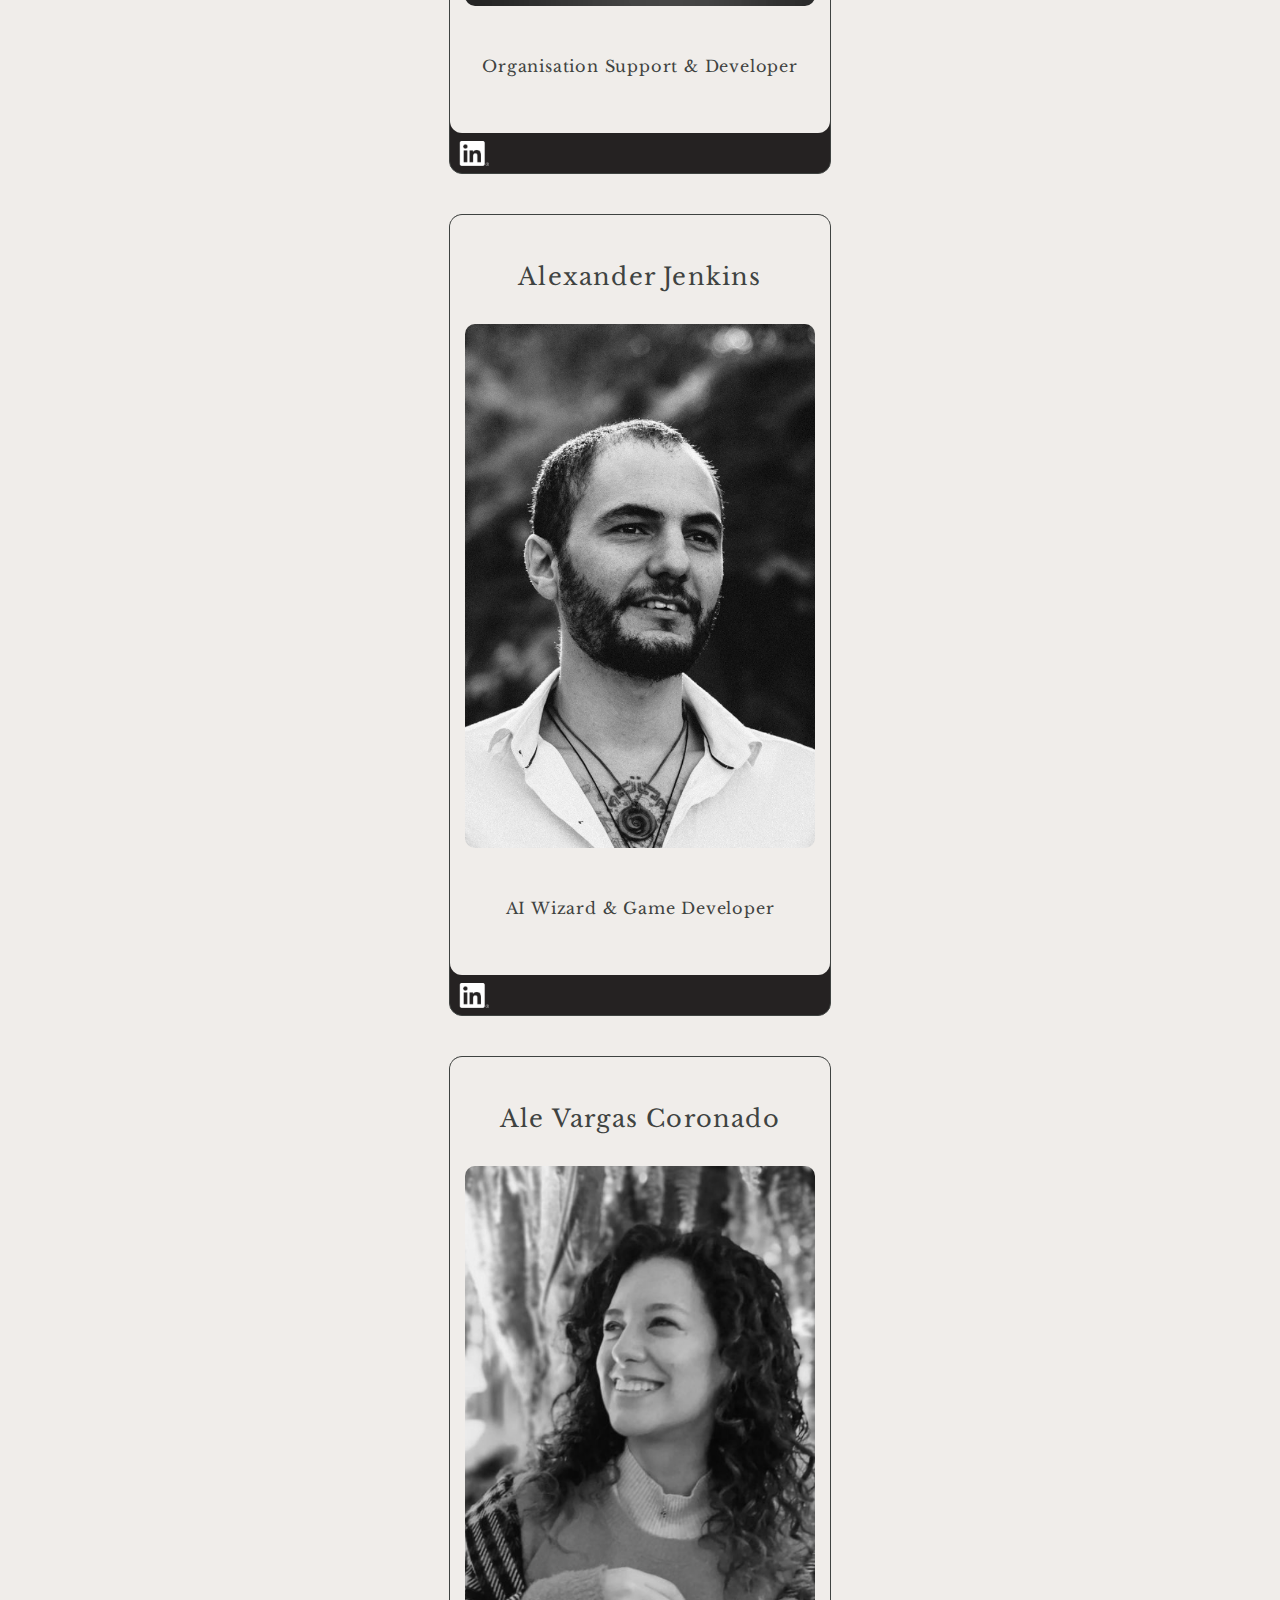
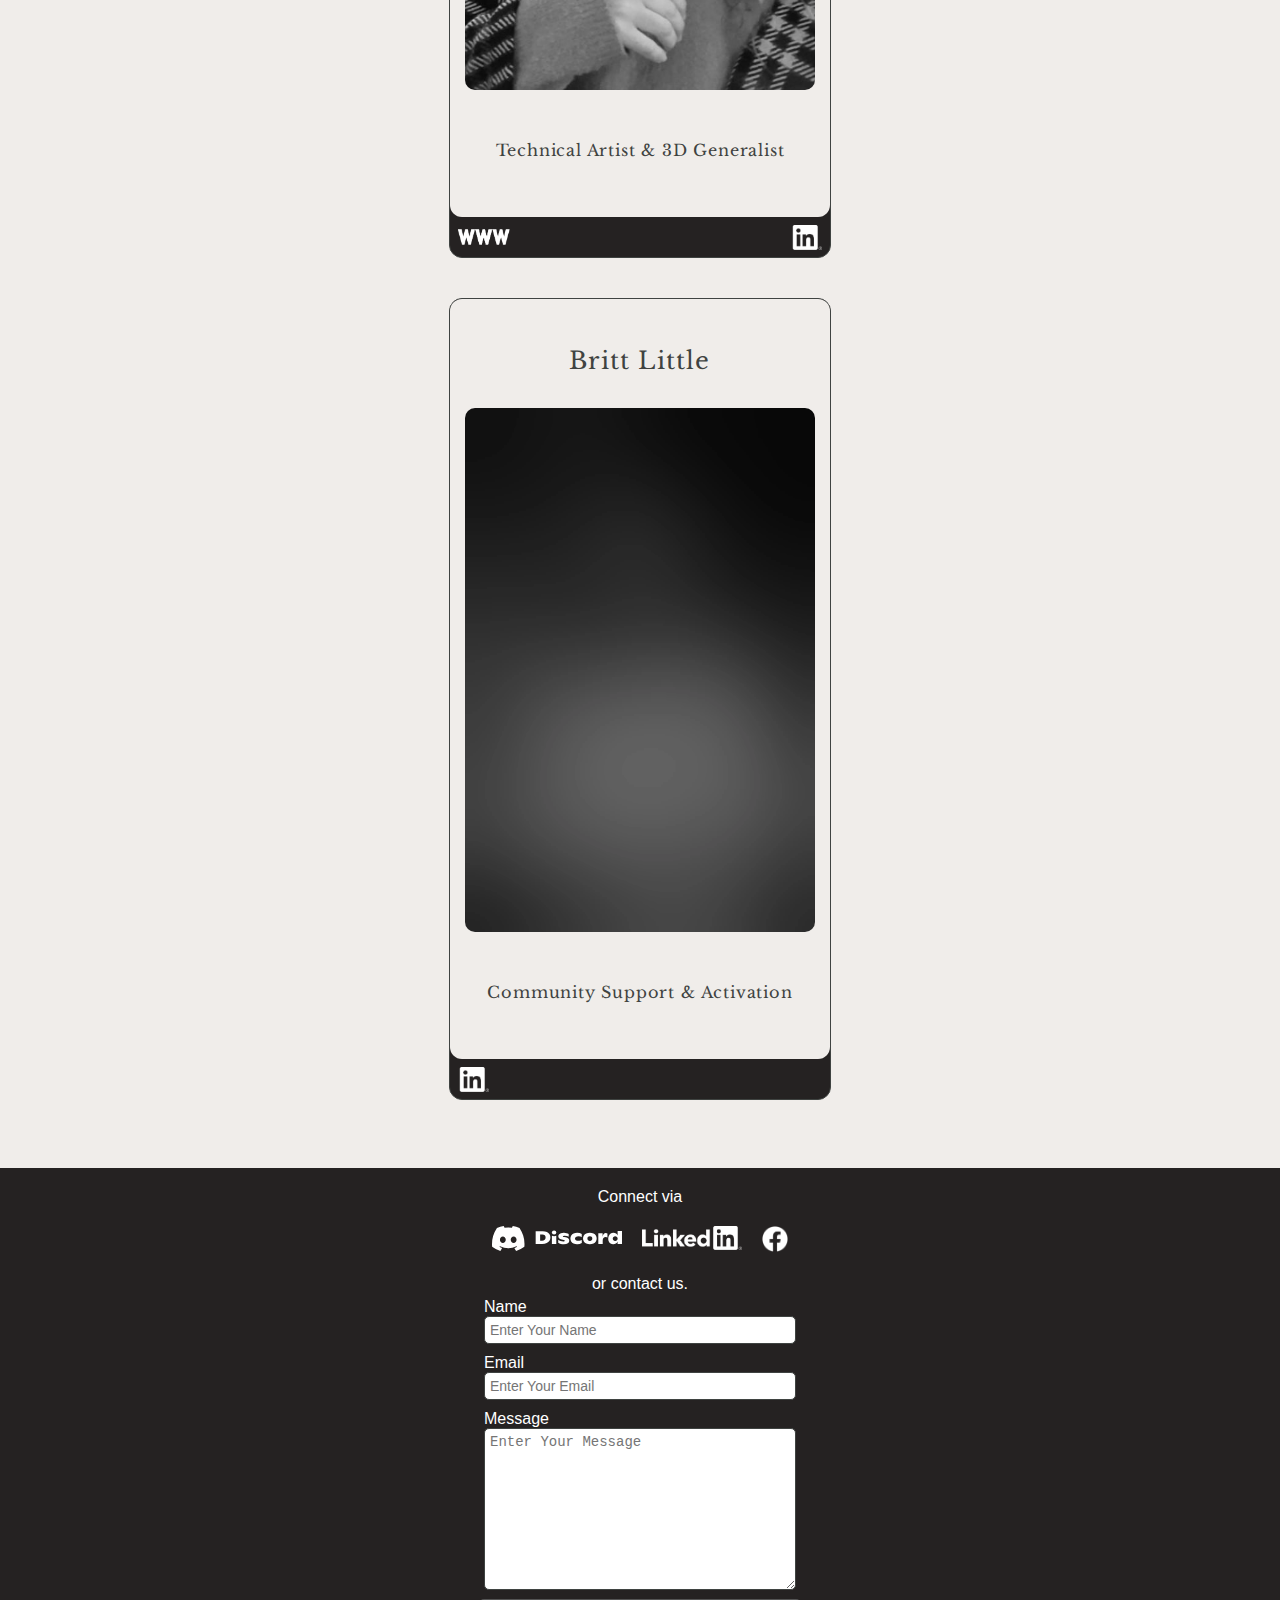
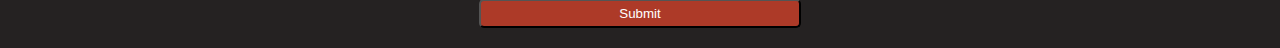
==== commit a27eb2d8: "Update index.html" ====
--- a/index.html
+++ b/index.html
@@ -114,7 +114,7 @@
 	<div class="contentSection contentSection-colored" style="background-color: var(--primary-color);">
 		<div class="contentSection__inner">
 		<div class="contentSection__title">Our Mission</div>
-			<div class="flexRow">We believe that games and play have the power to transform individuals and communities.<br>Our mission is to create games that inspire self-exploration and a deeper understanding of one's inner and outer world, leading to personal empowerment and growth.<br>We aim to inspire the next generation to seek and embrace their unique gifts and to utilize the power of community to co-create the future.<br>We are committed to address important social issues and current systematic challenges through our games.
+			<div class="flexRow">We believe that games and play have the power to transform individuals and communities.<br>Our mission is to create games that inspire self-exploration and foster a deeper understanding of both the inner and outer worlds — leading to personal empowerment and growth.<br>We strive to inspire the next generation to seek and embrace their unique gifts and to harness the power of community to co-create a more connected future.<br>Through our games, we are committed to addressing important social issues and systemic challenges, sparking meaningful change through immersive storytelling, play and in-person integration sessions.
 			</div>
 			</div>
 	</div>
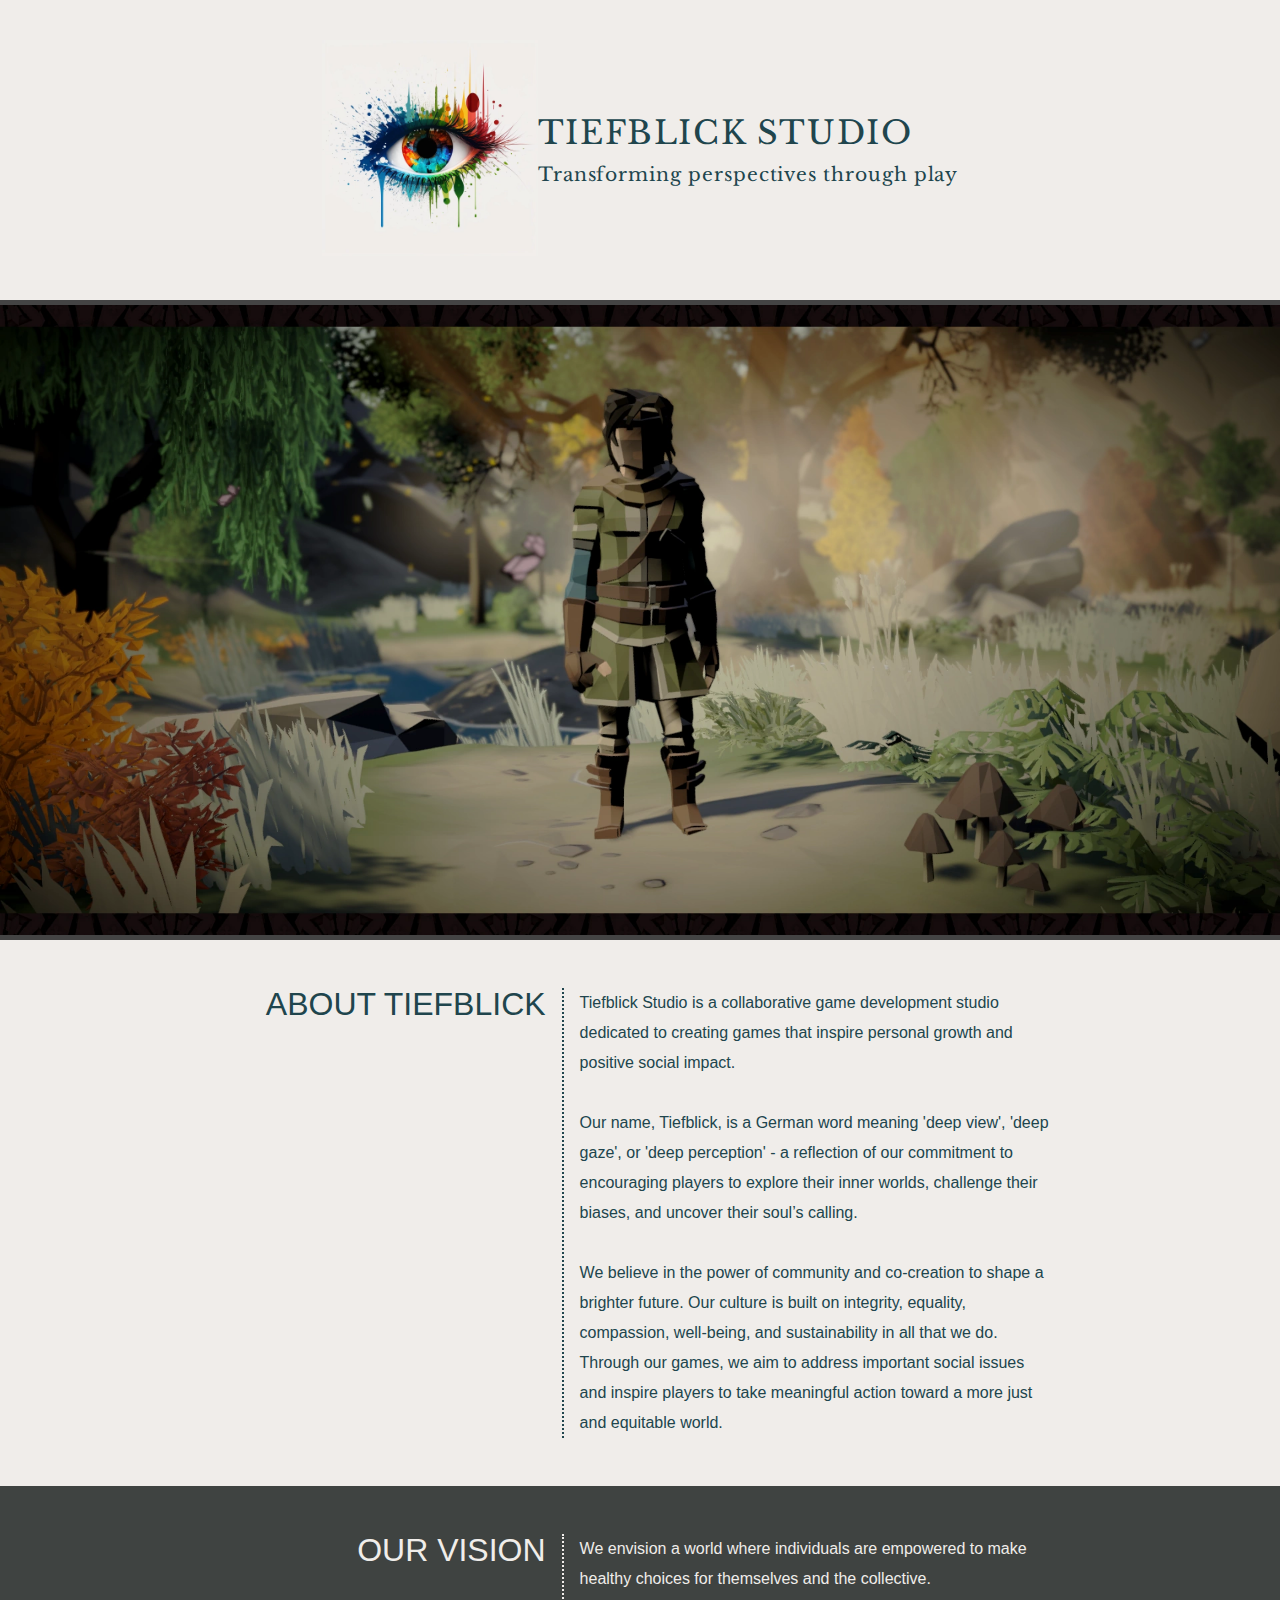
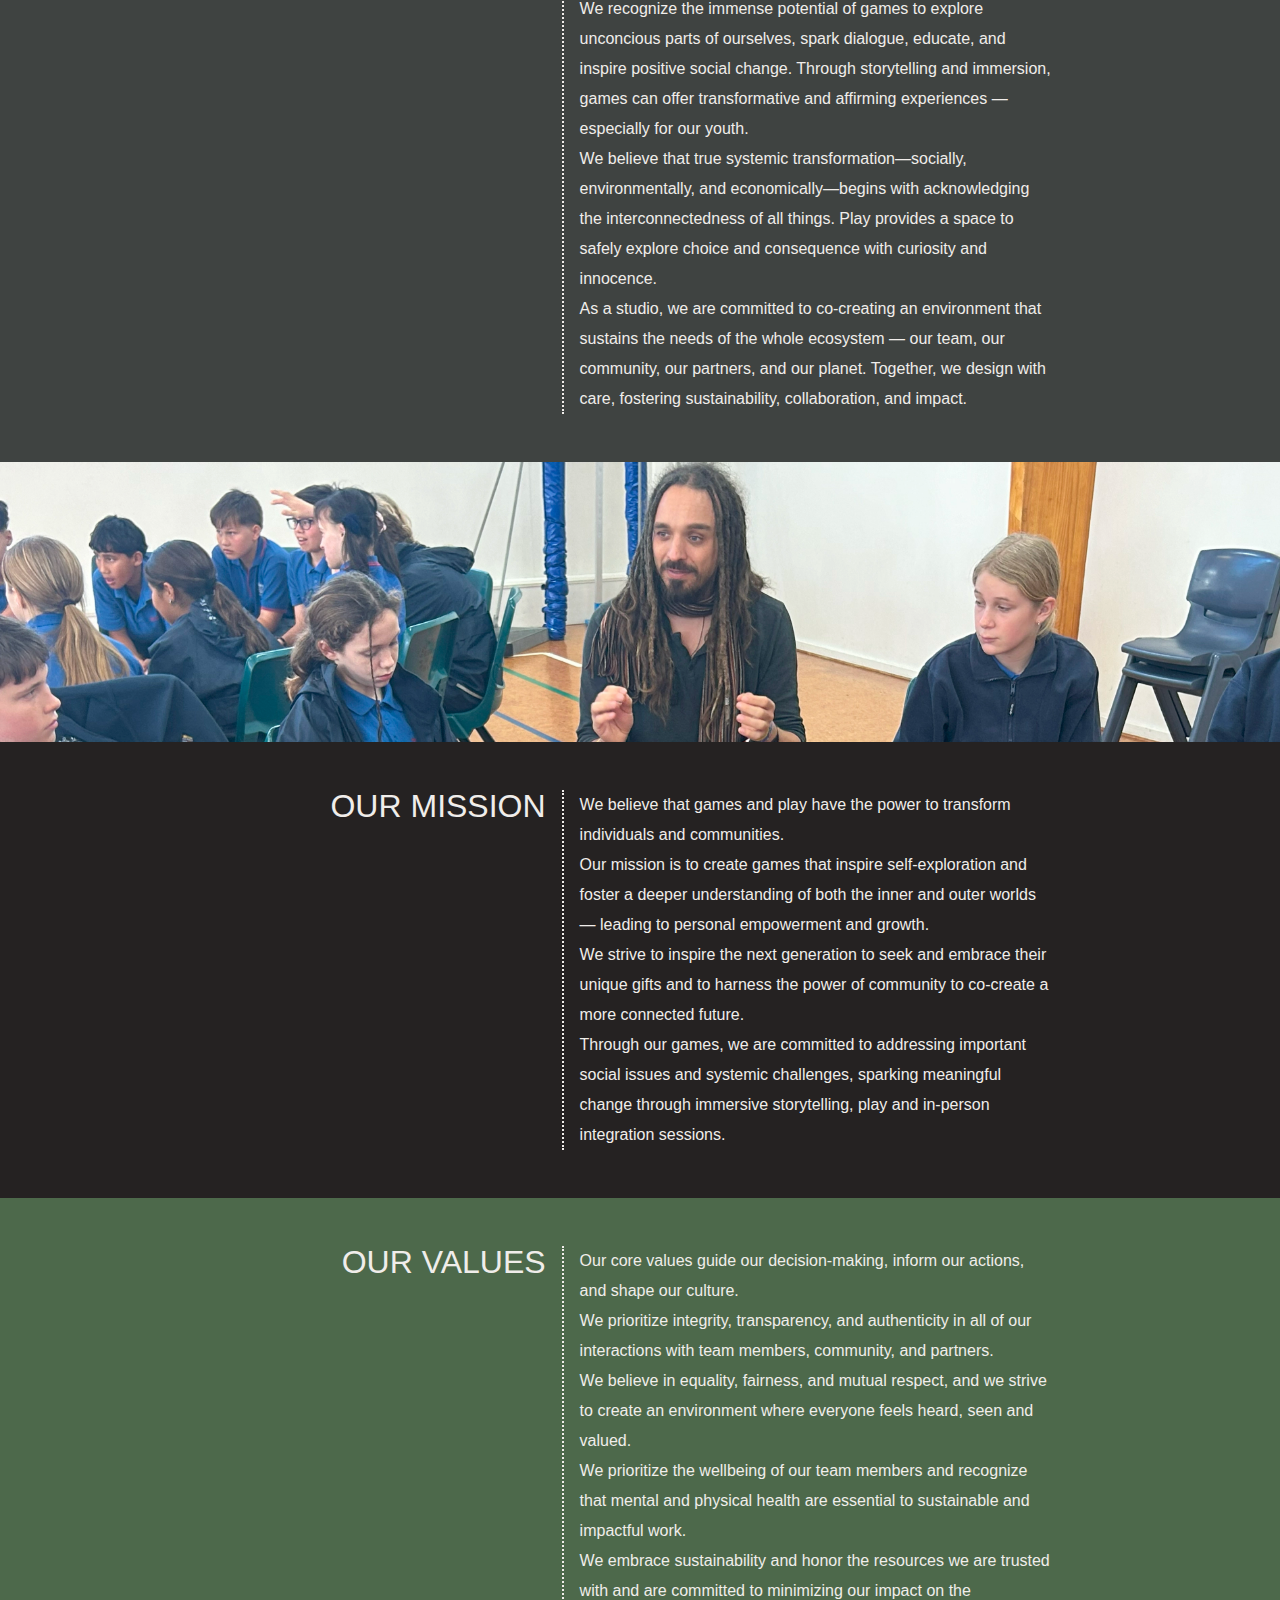
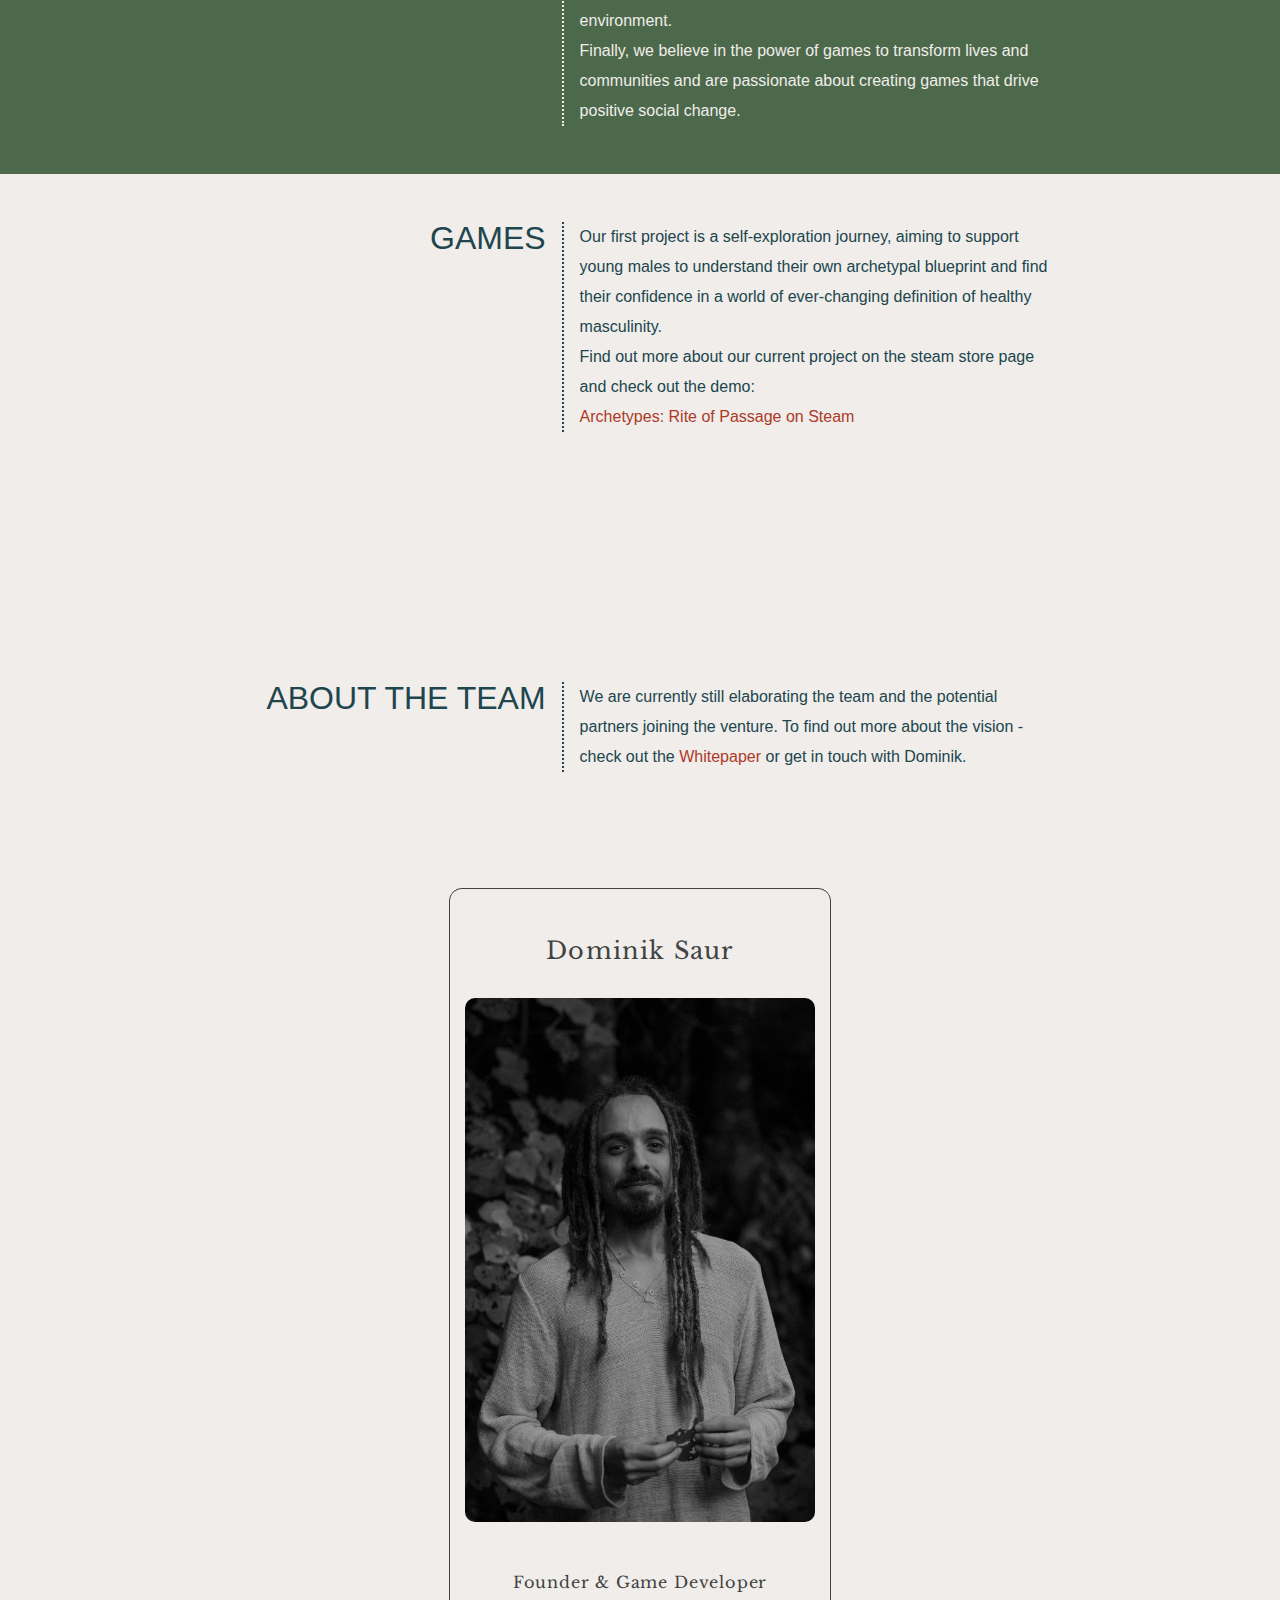
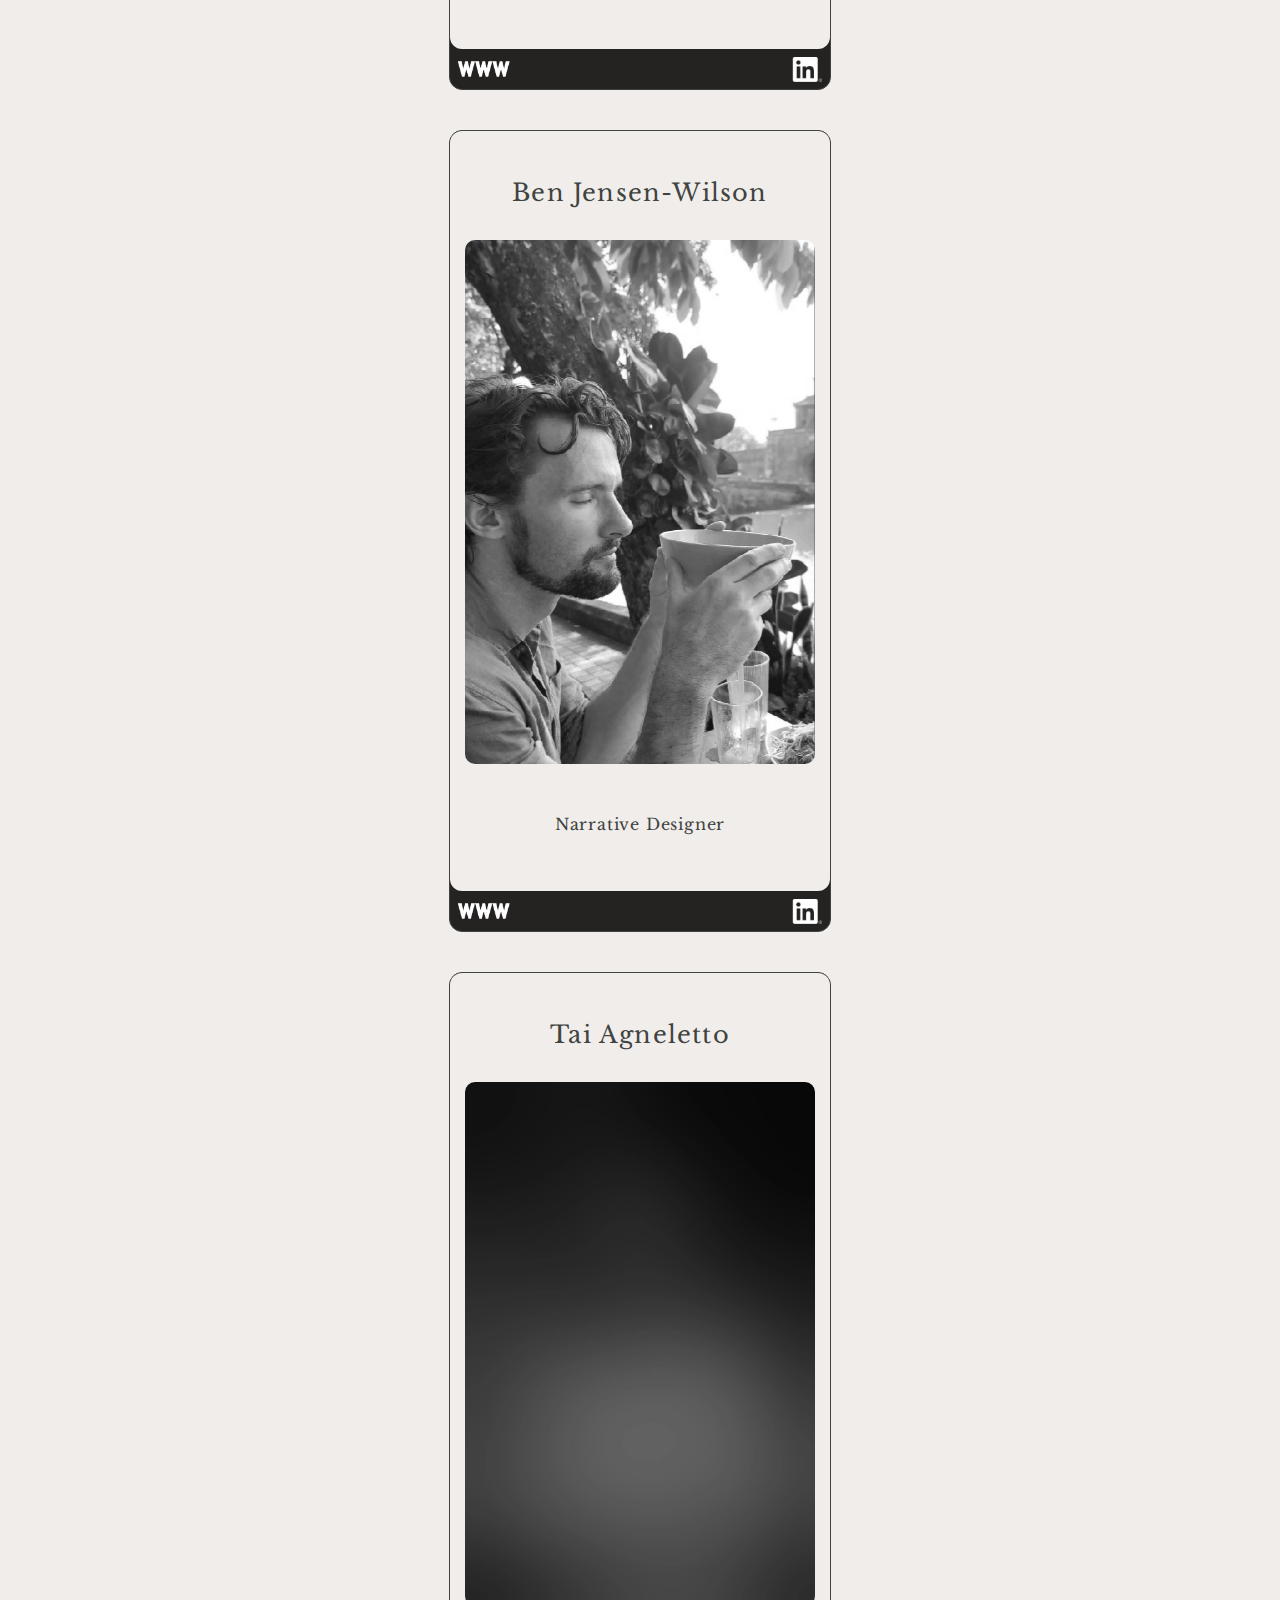
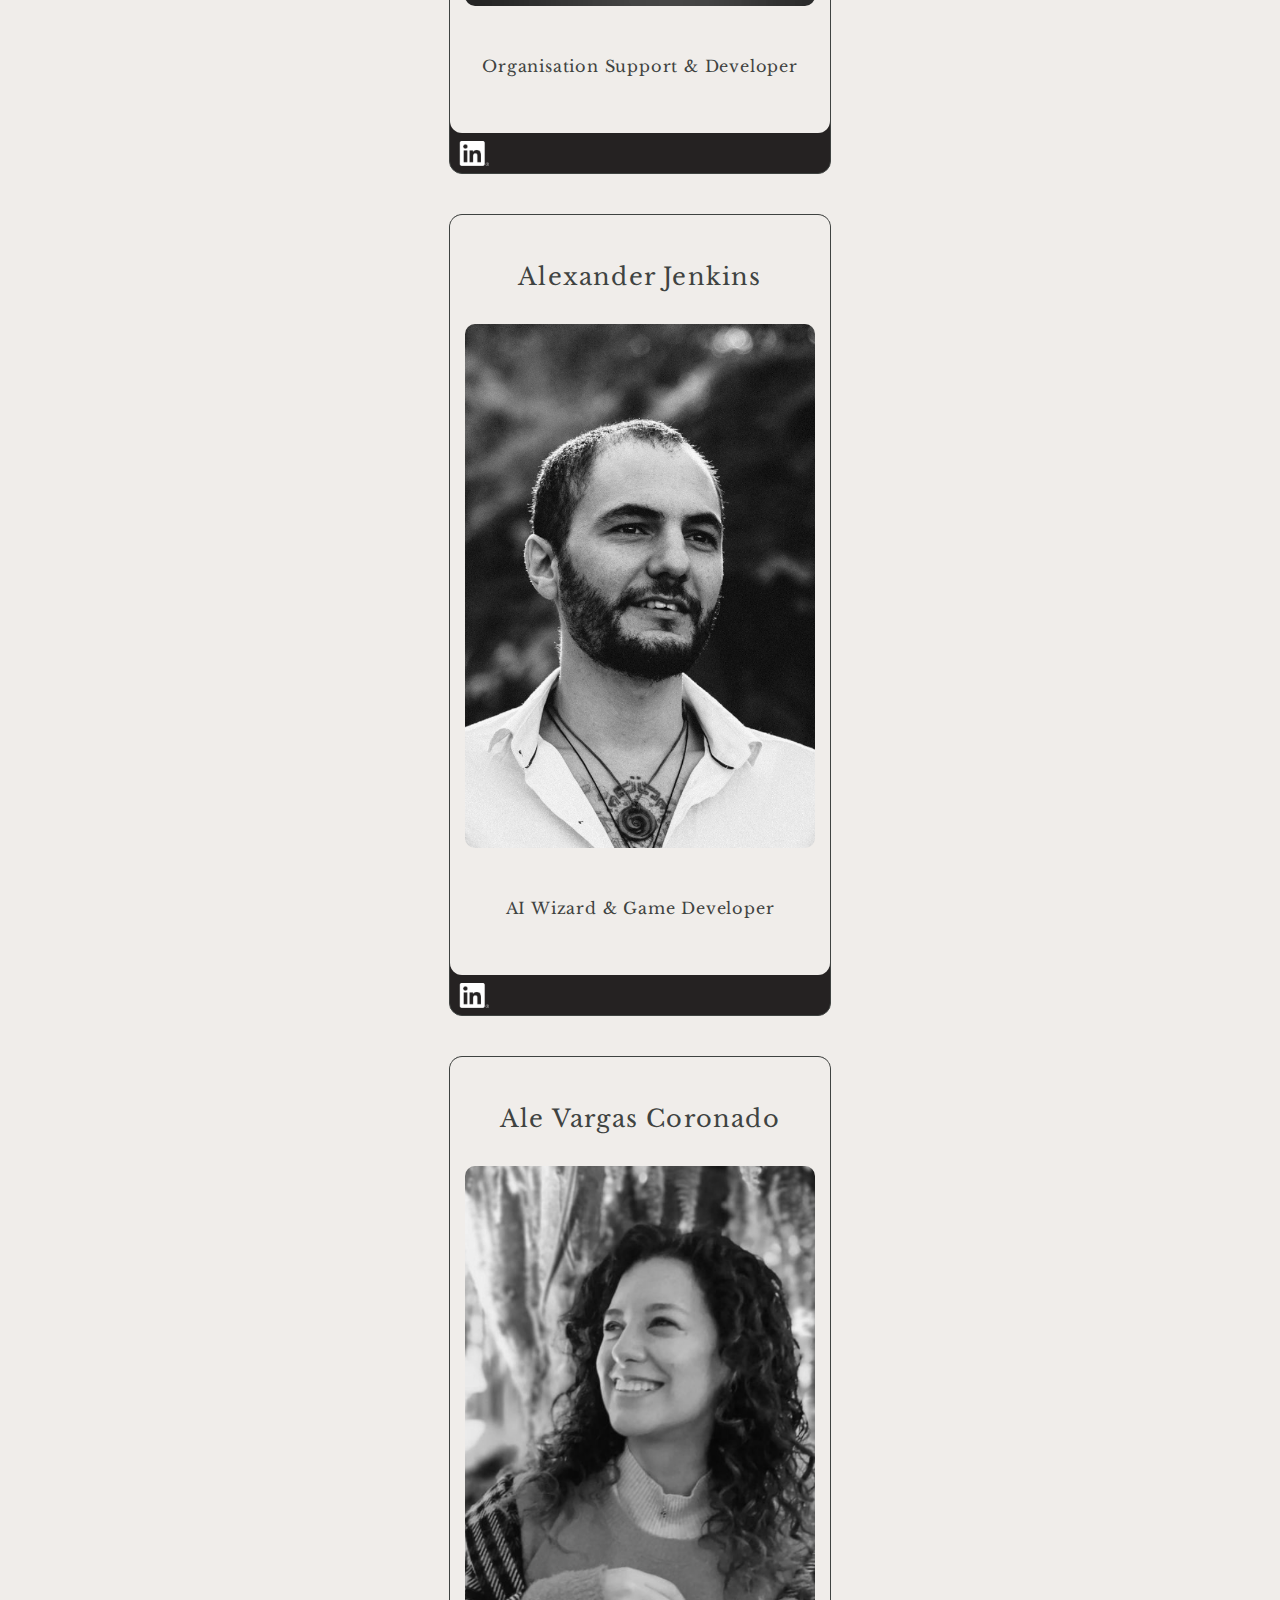
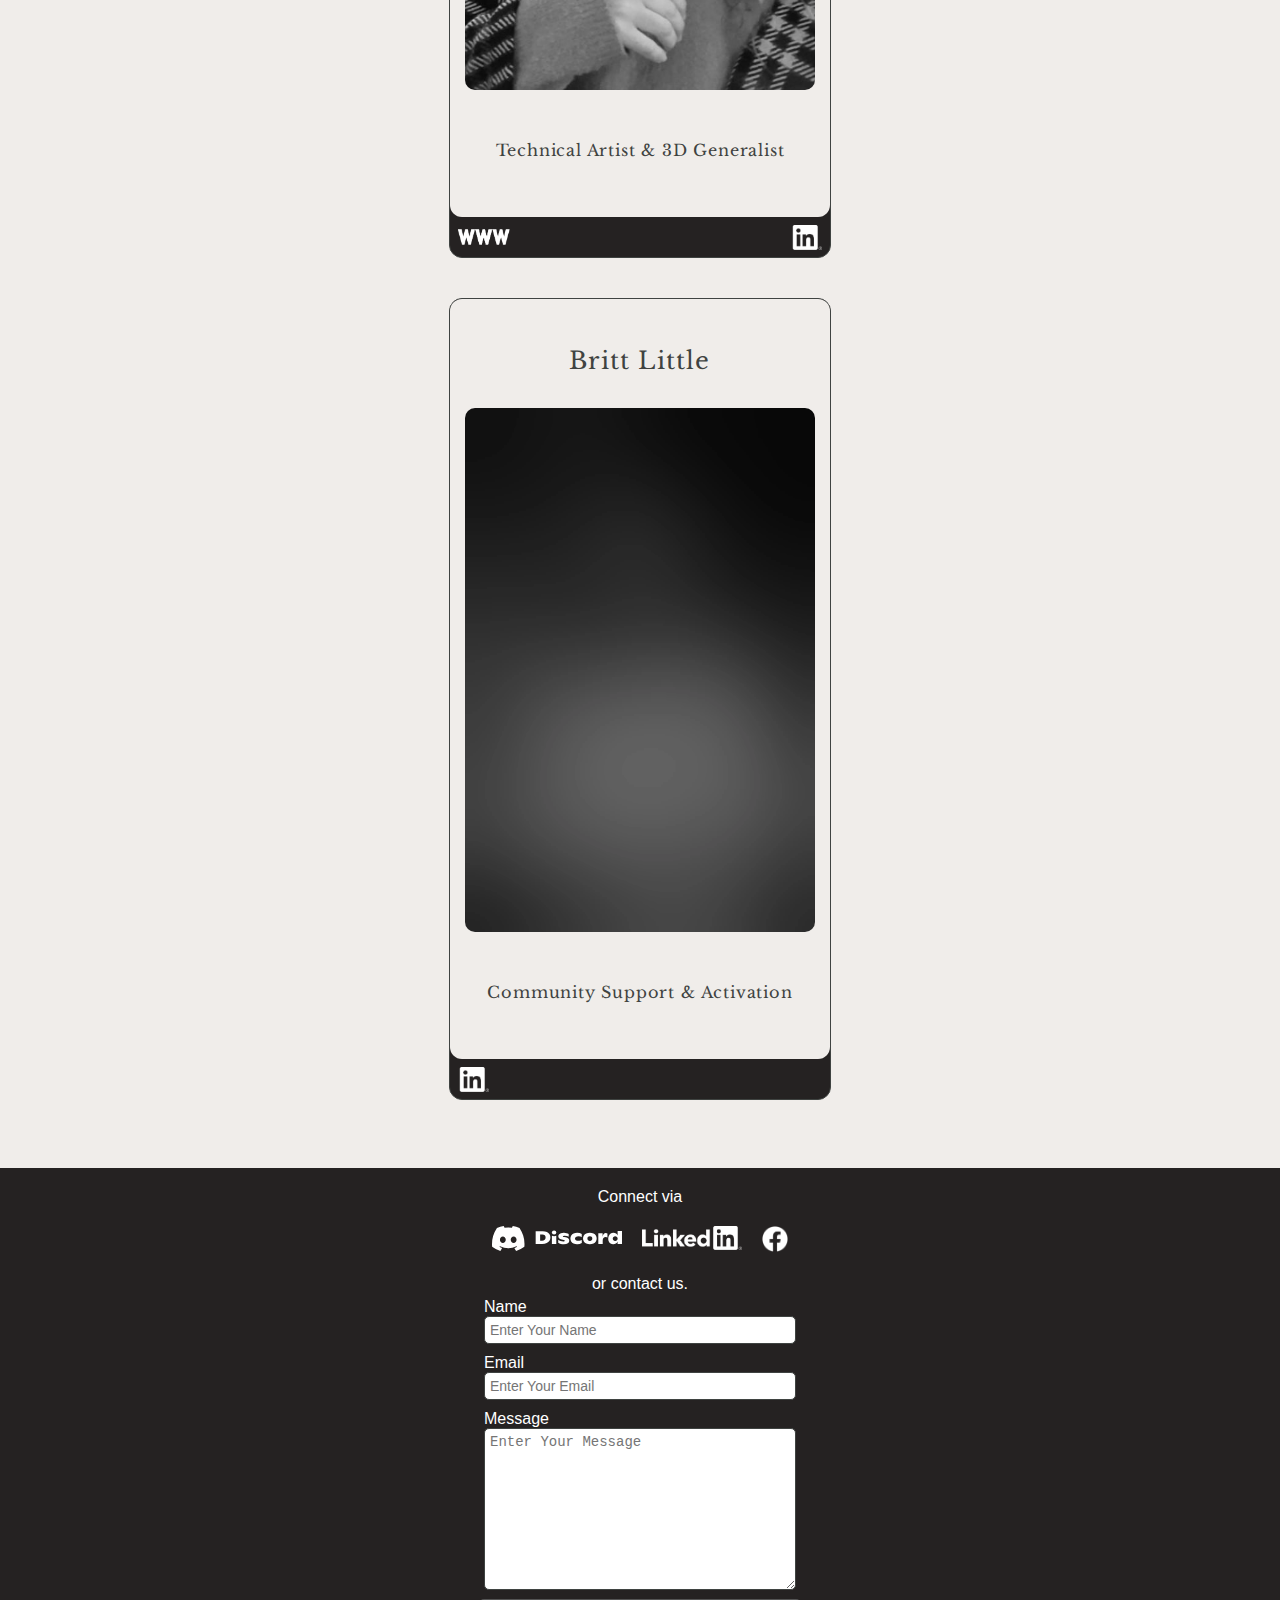
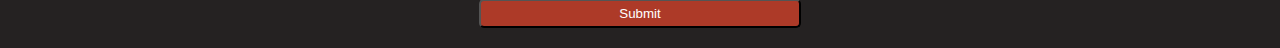
==== commit e73078f5: "Update index.html" ====
--- a/index.html
+++ b/index.html
@@ -166,7 +166,7 @@
 					
 					
 						<img src="images/dominik.webp"/>
-					<h6>Founder, Visionary & Game Developer</h6>
+					<h6>Founder & Game Developer</h6>
 					
 					</div>
 					<div class="contentSection__content">
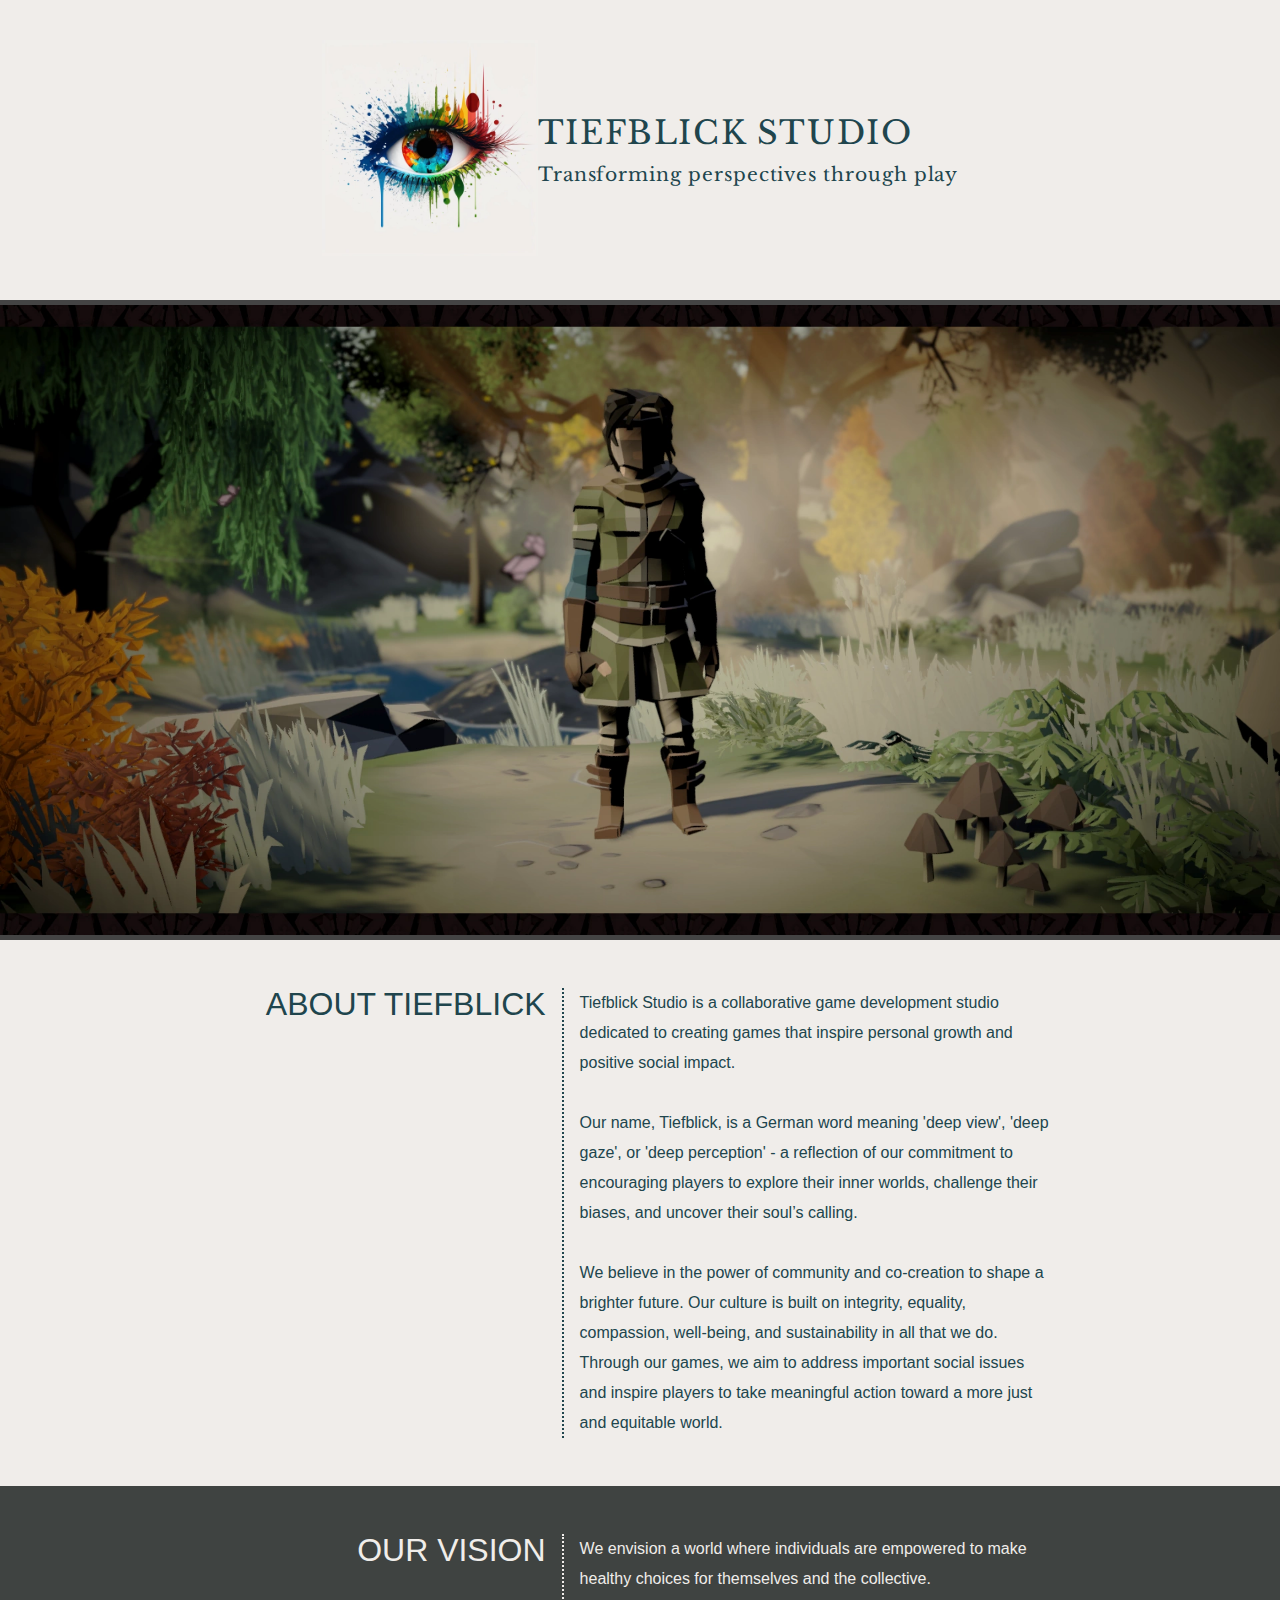
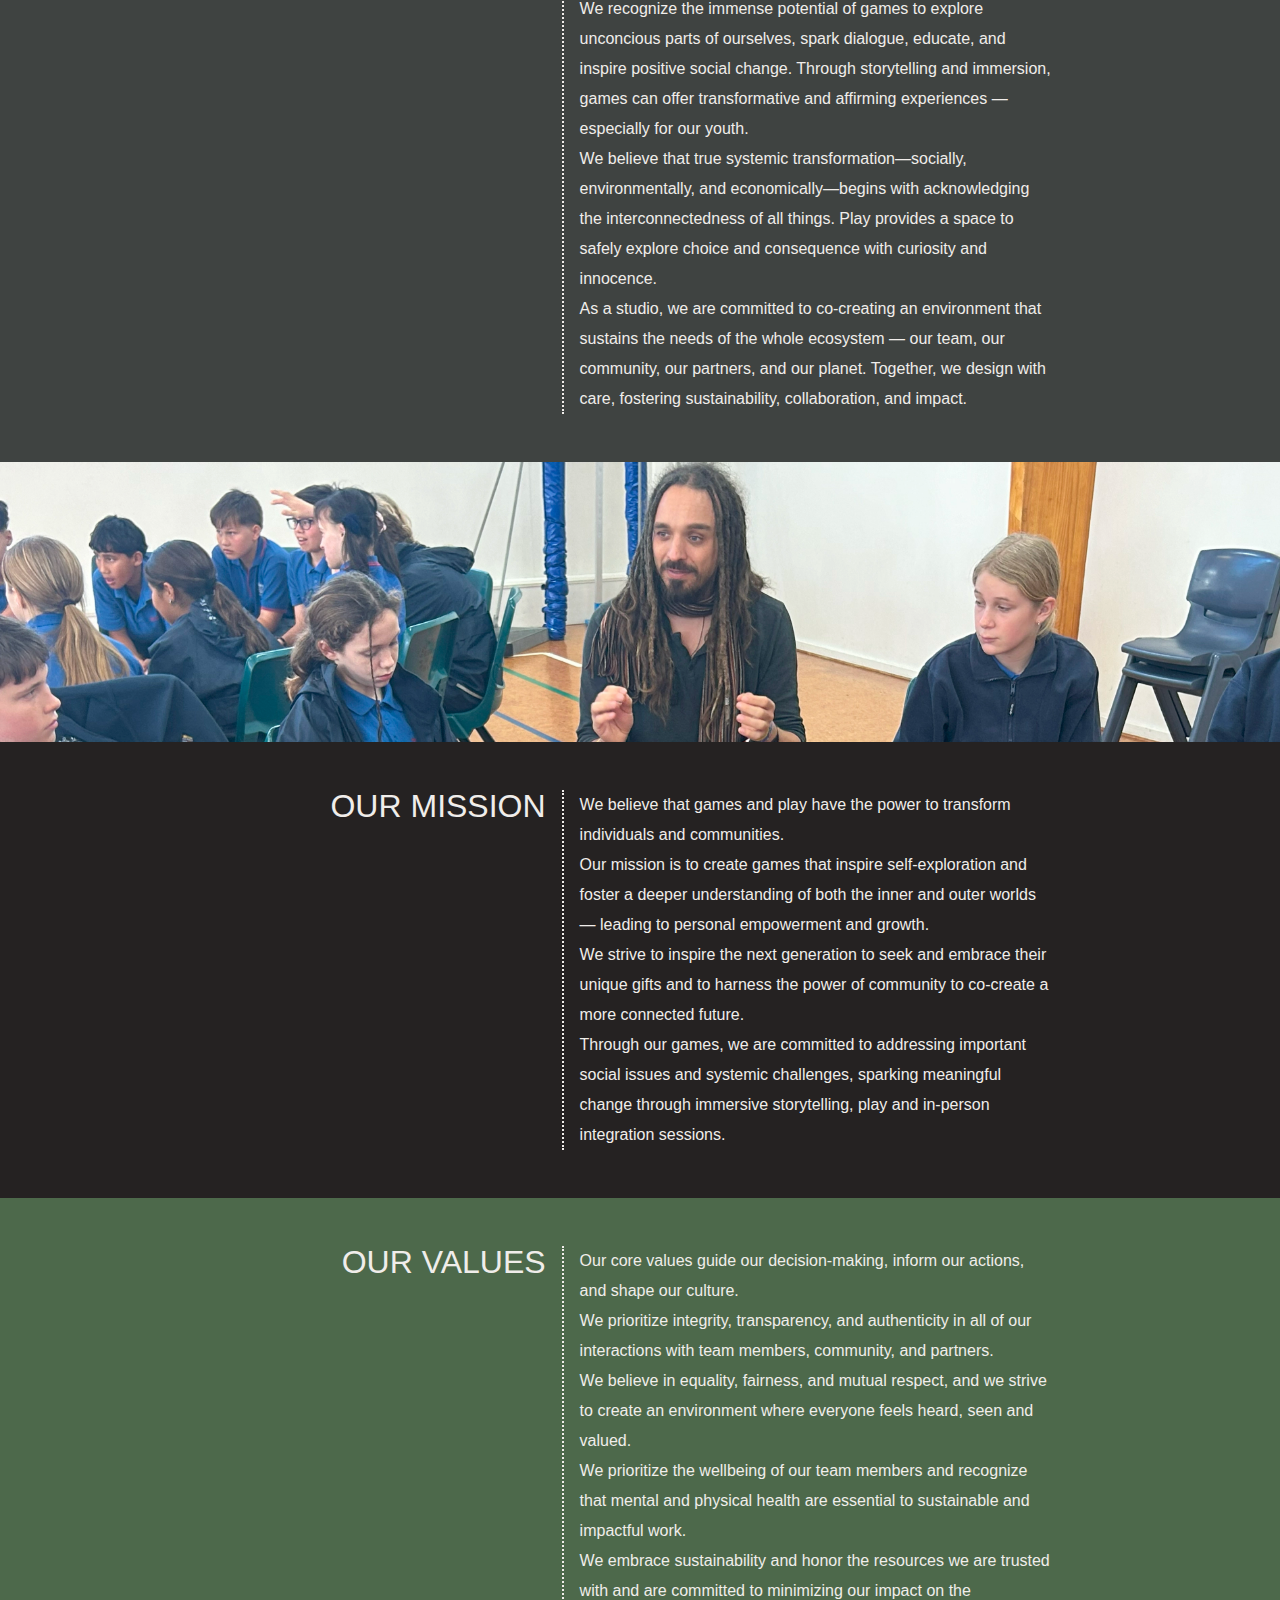
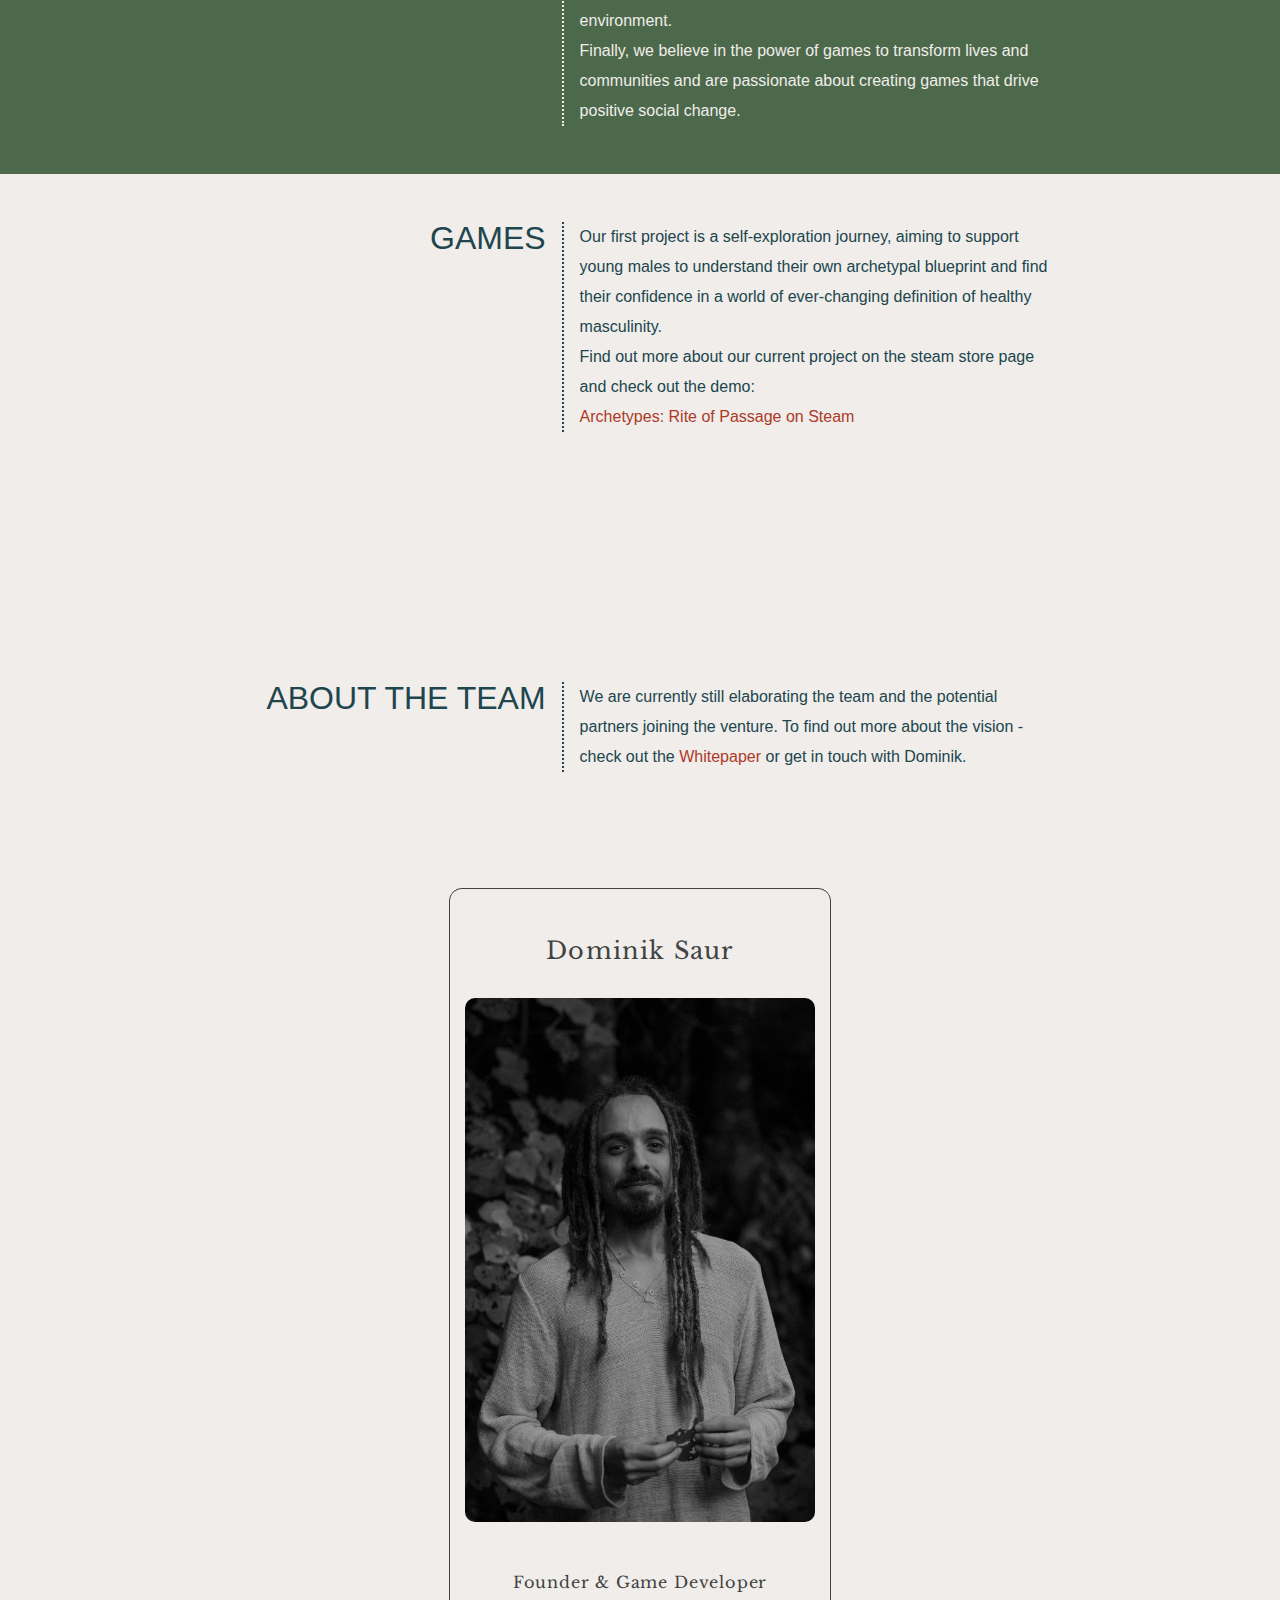
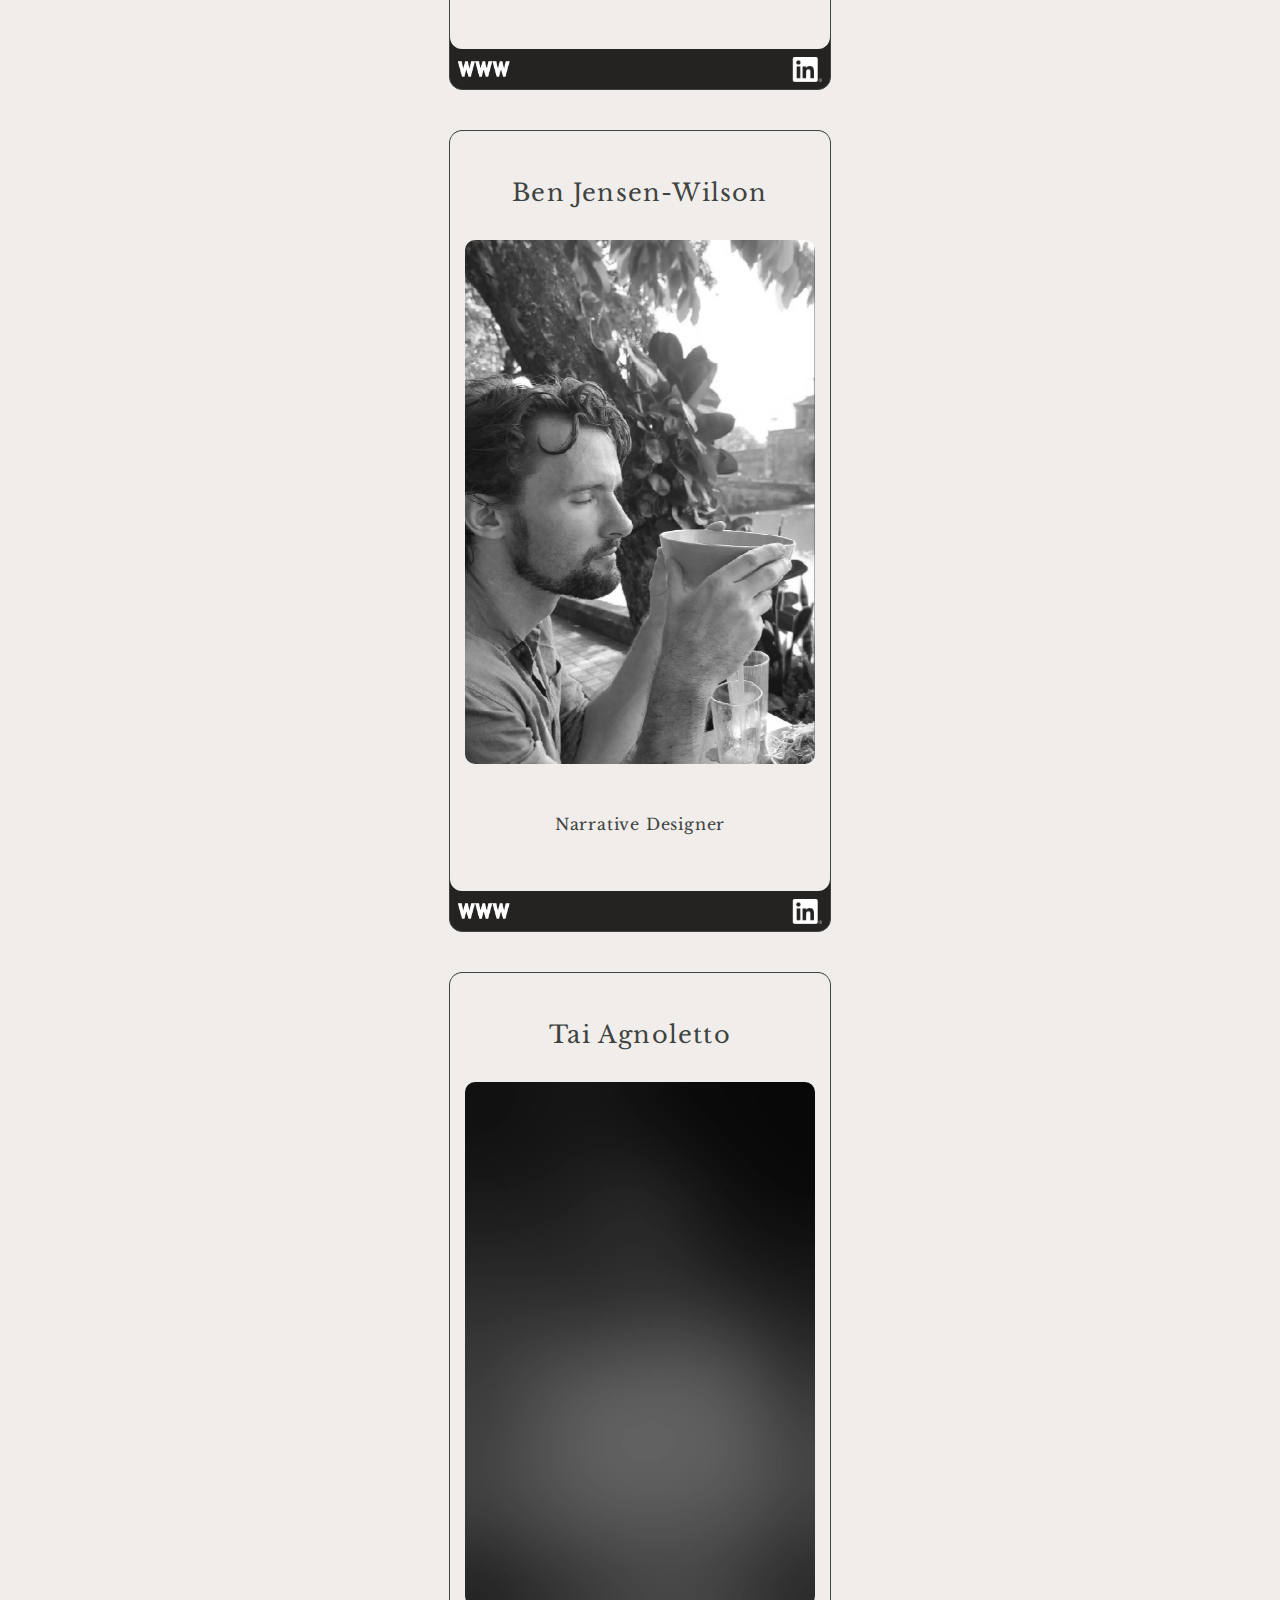
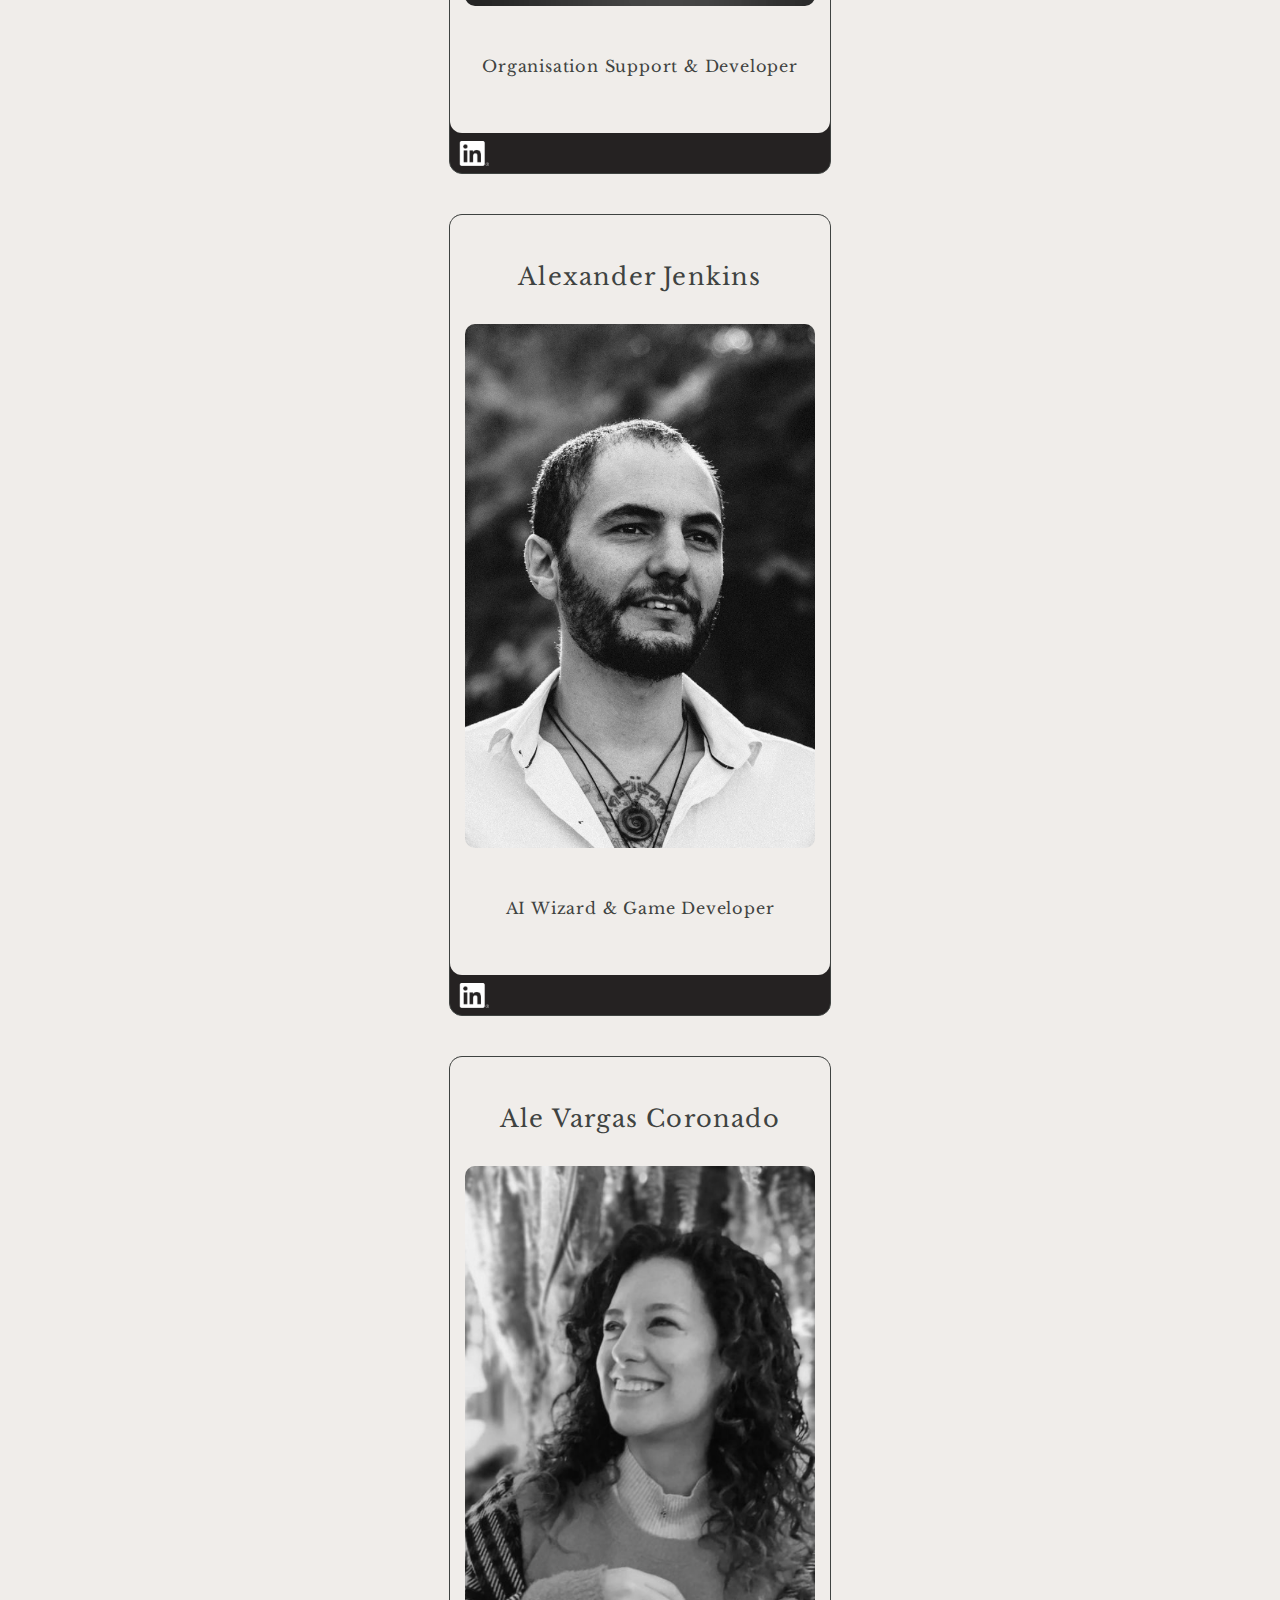
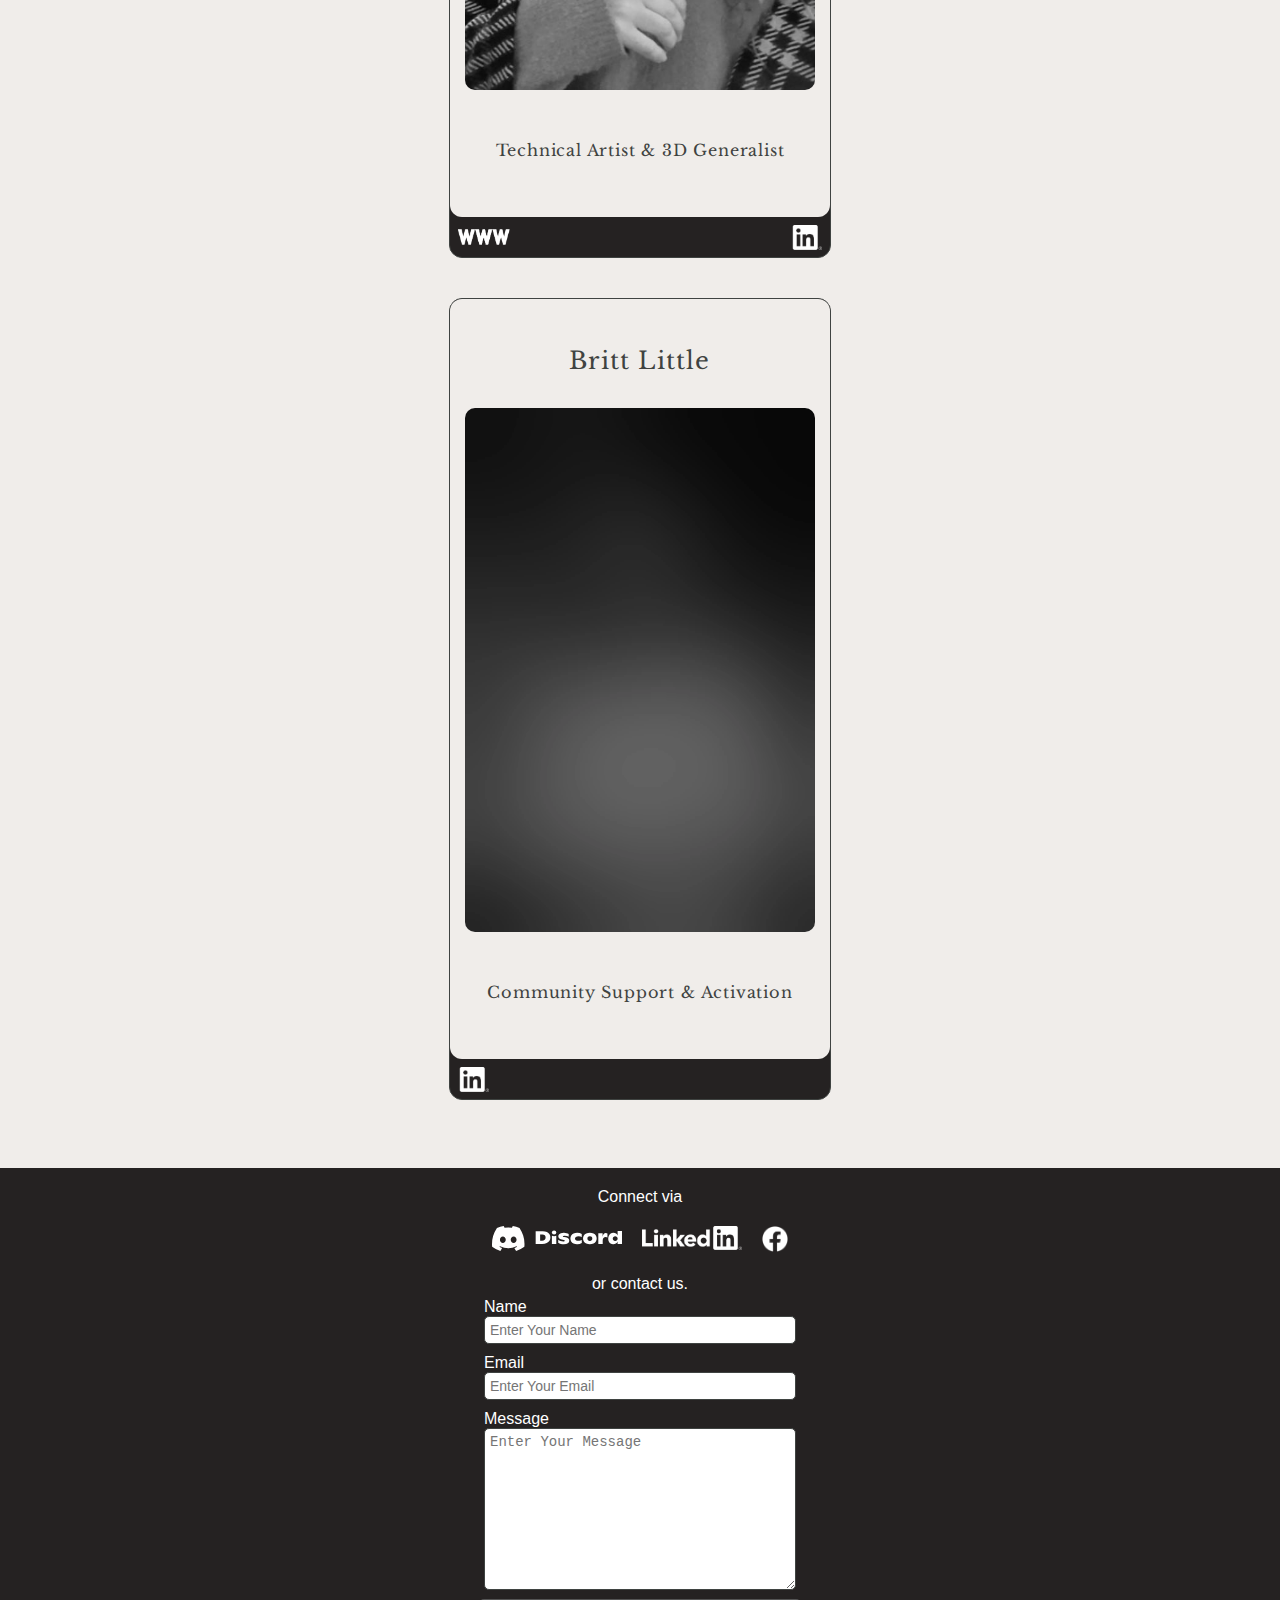
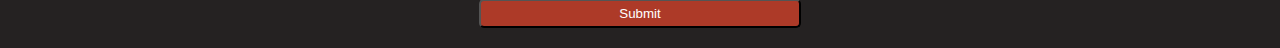
==== commit 54594171: "Add Tai" ====
--- a/index.html
+++ b/index.html
@@ -205,7 +205,7 @@
 			<div class="contentSection__team">
 				<div class="contentSection__team__inner">
 				<div class="contentSection__image">
-					<h4>Tai Agneletto</h4>
+					<h4>Tai Agnoletto</h4>
 					
 					
 					<img src="images/placeholder.webp"/>
@@ -220,7 +220,7 @@
 				</div>
 				<div style="padding:8px;margin:5;display: flex;align-items: center;justify-content:space-between;">
 				<!--<a target="_blank" href=""><img style='height:25px; width:auto;' src="images/www.png"/></a>-->
-				<a target="_blank" href="https://www.linkedin.com/in/ben-j-a76741215/"><img style='height:25px; width:auto;' src="images/li-logo-small.png"/></a>
+				<a target="_blank" href="https://www.linkedin.com/in/taiagnoletto/"><img style='height:25px; width:auto;' src="images/li-logo-small.png"/></a>
 				</div>
 			</div>
 			
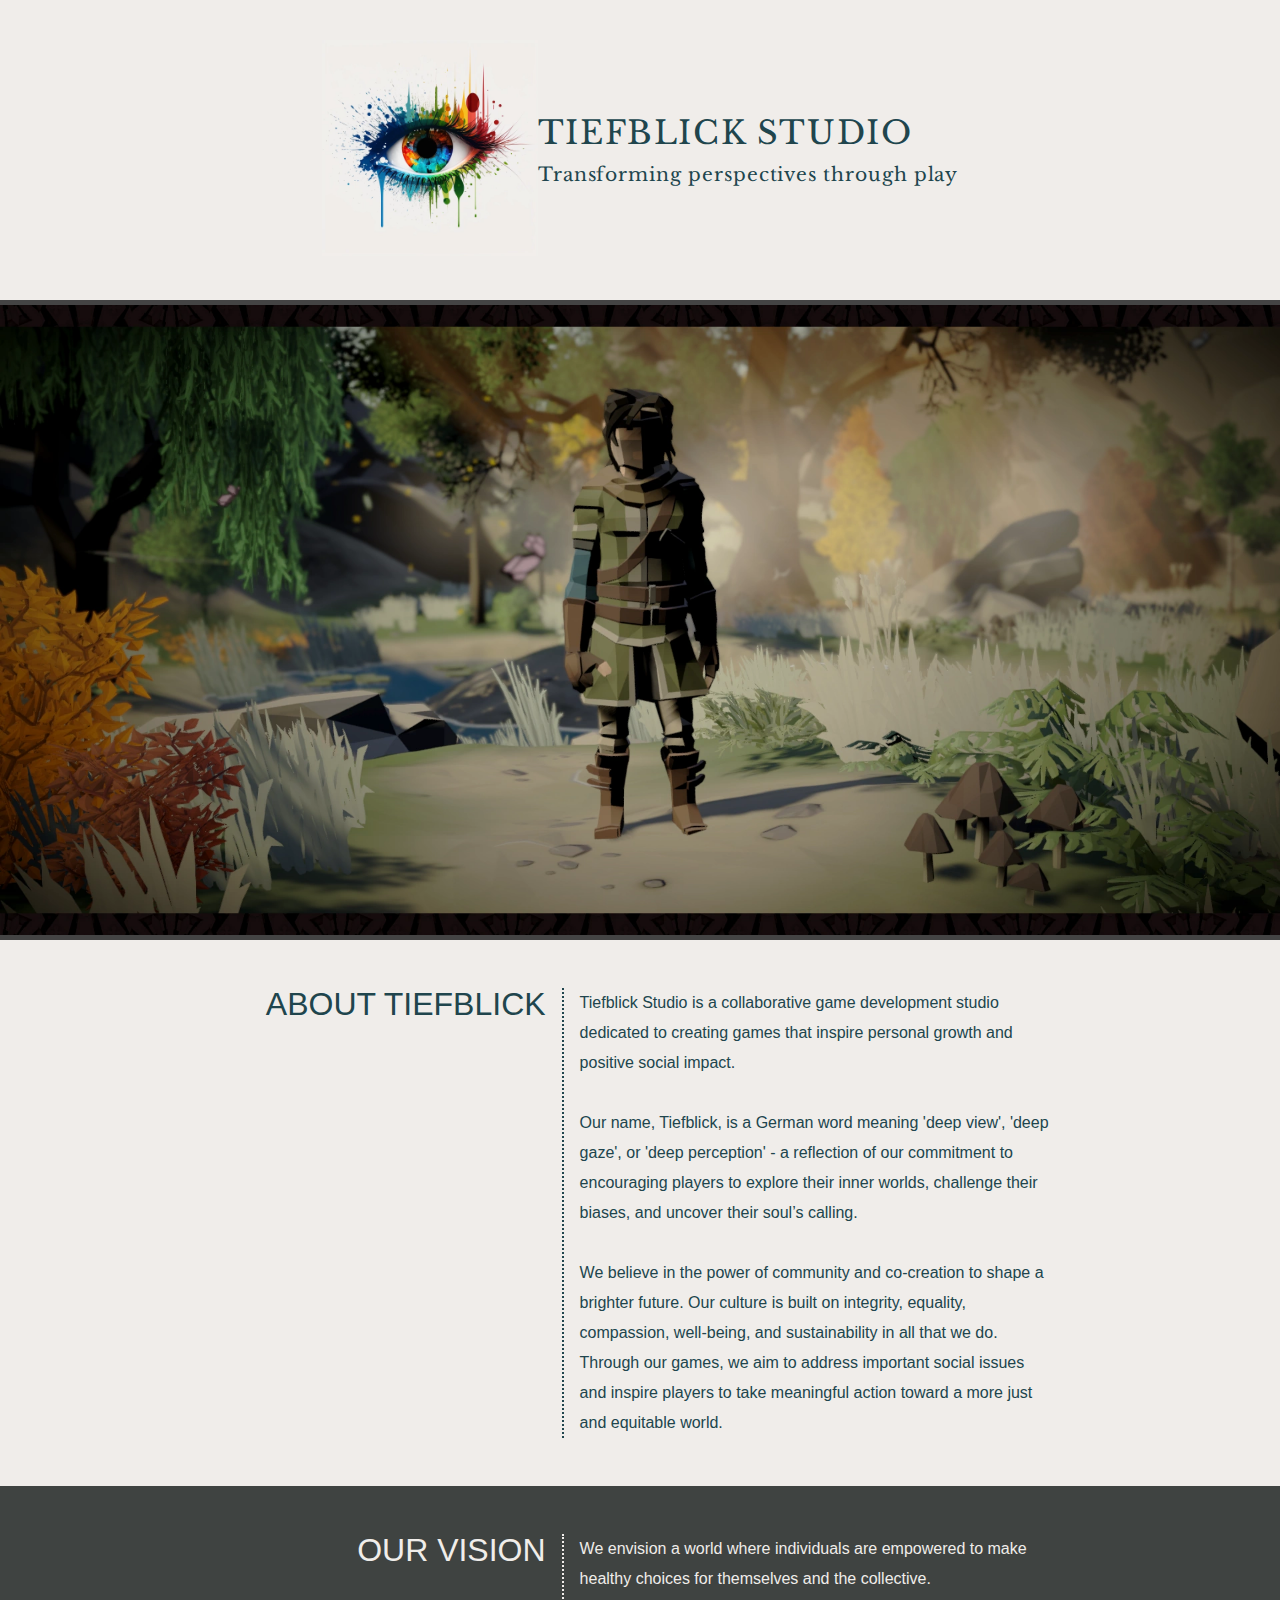
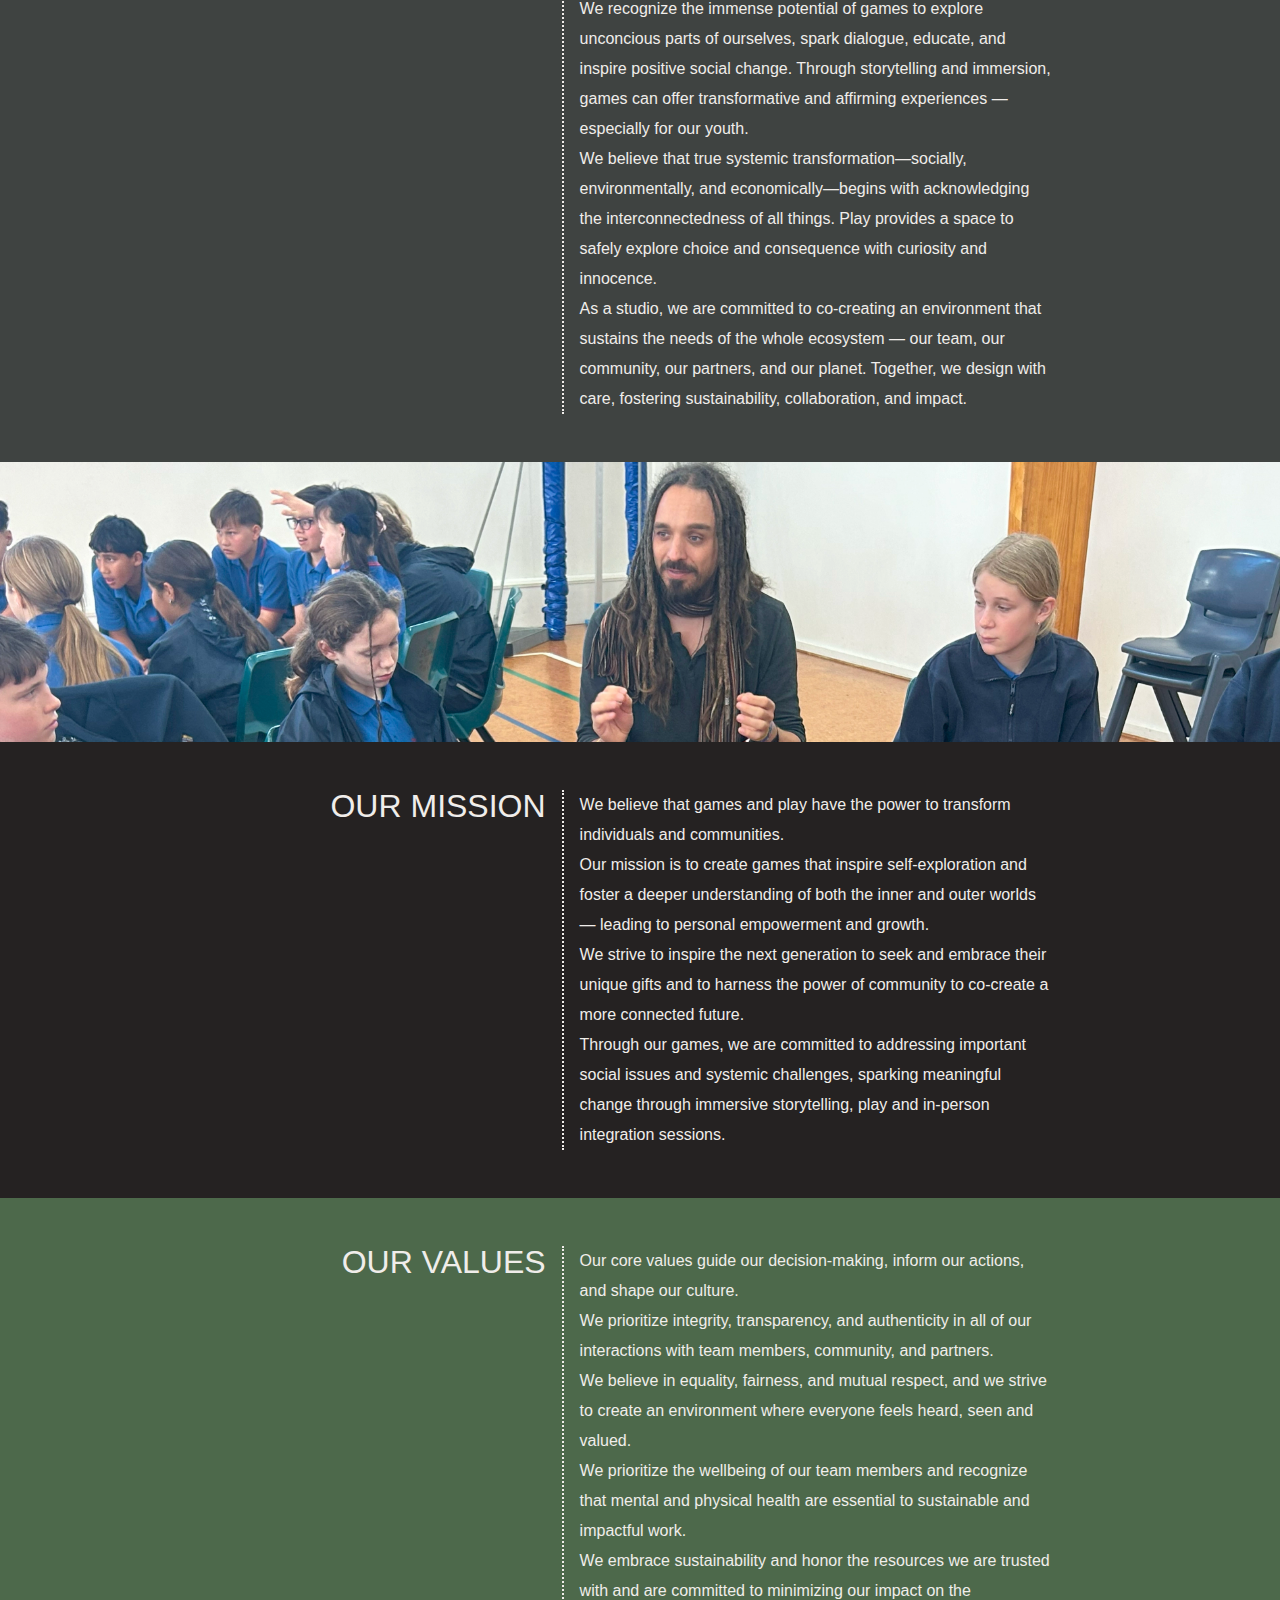
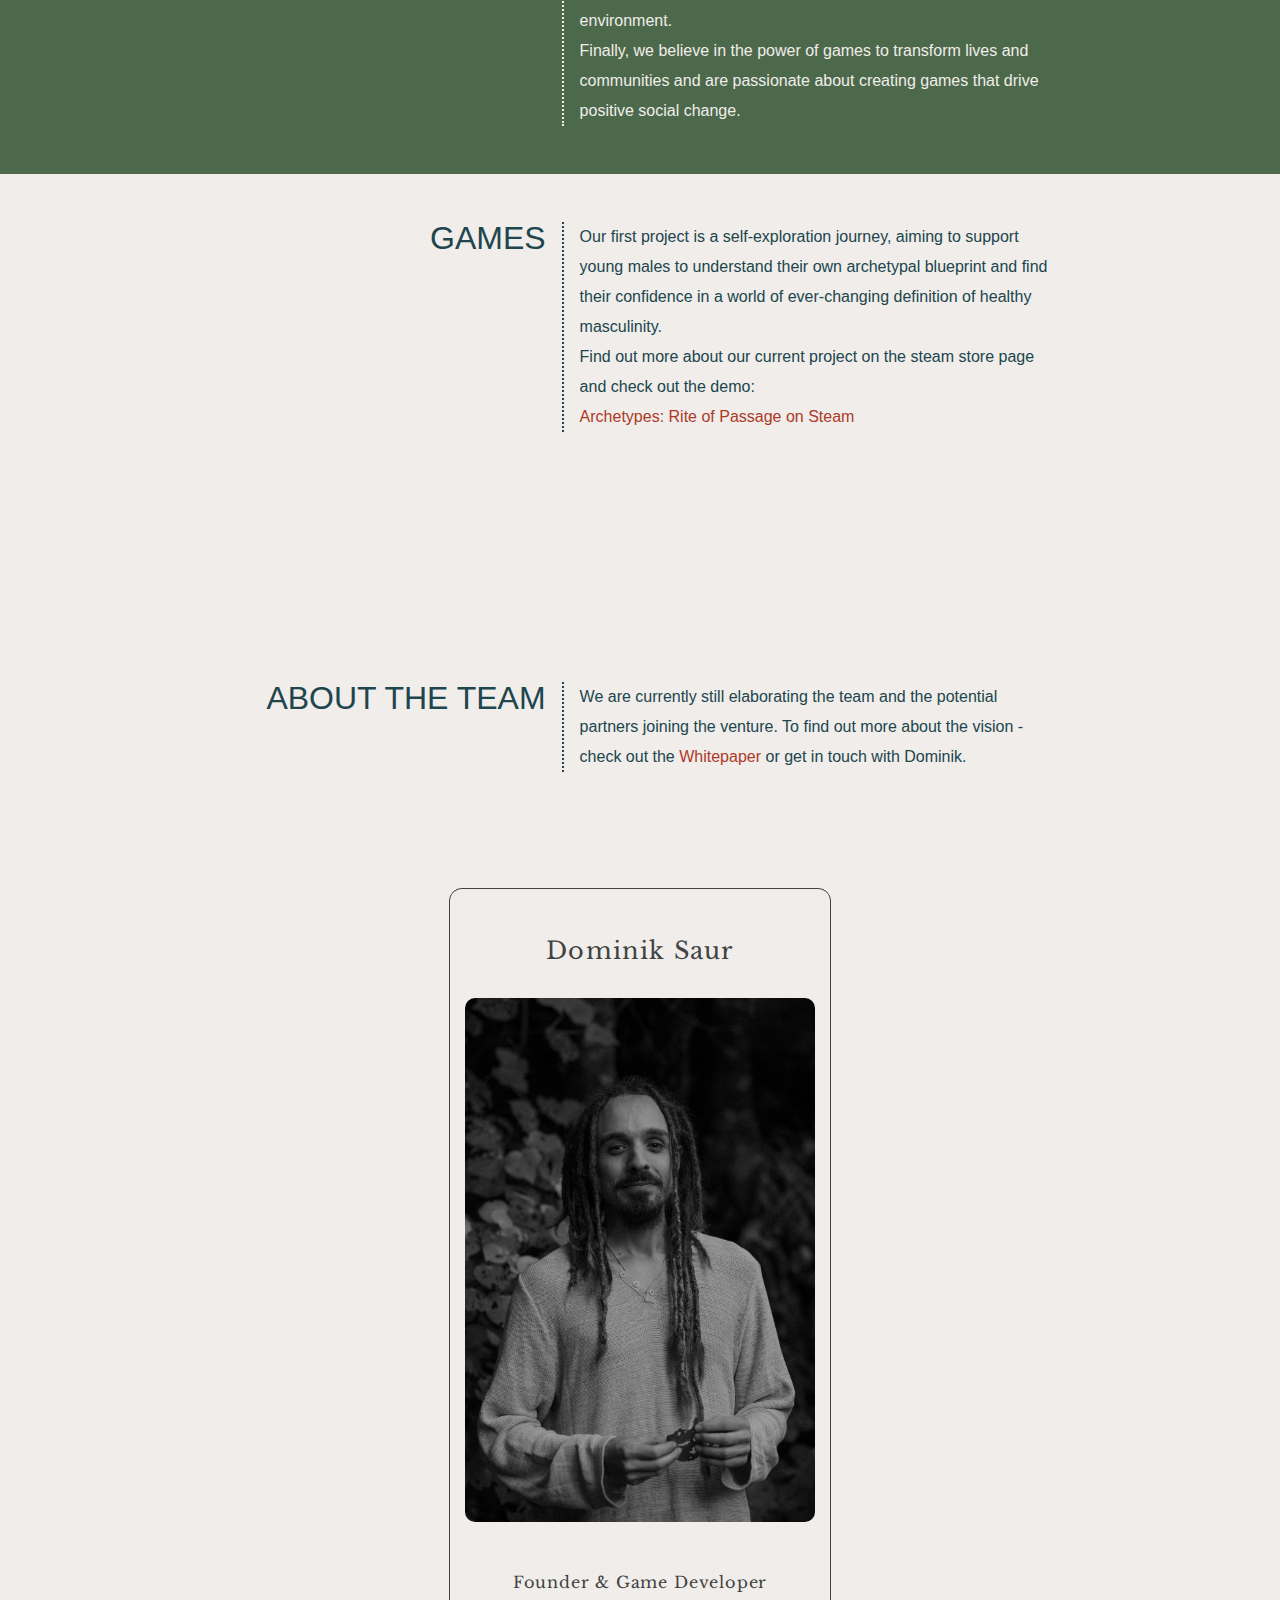
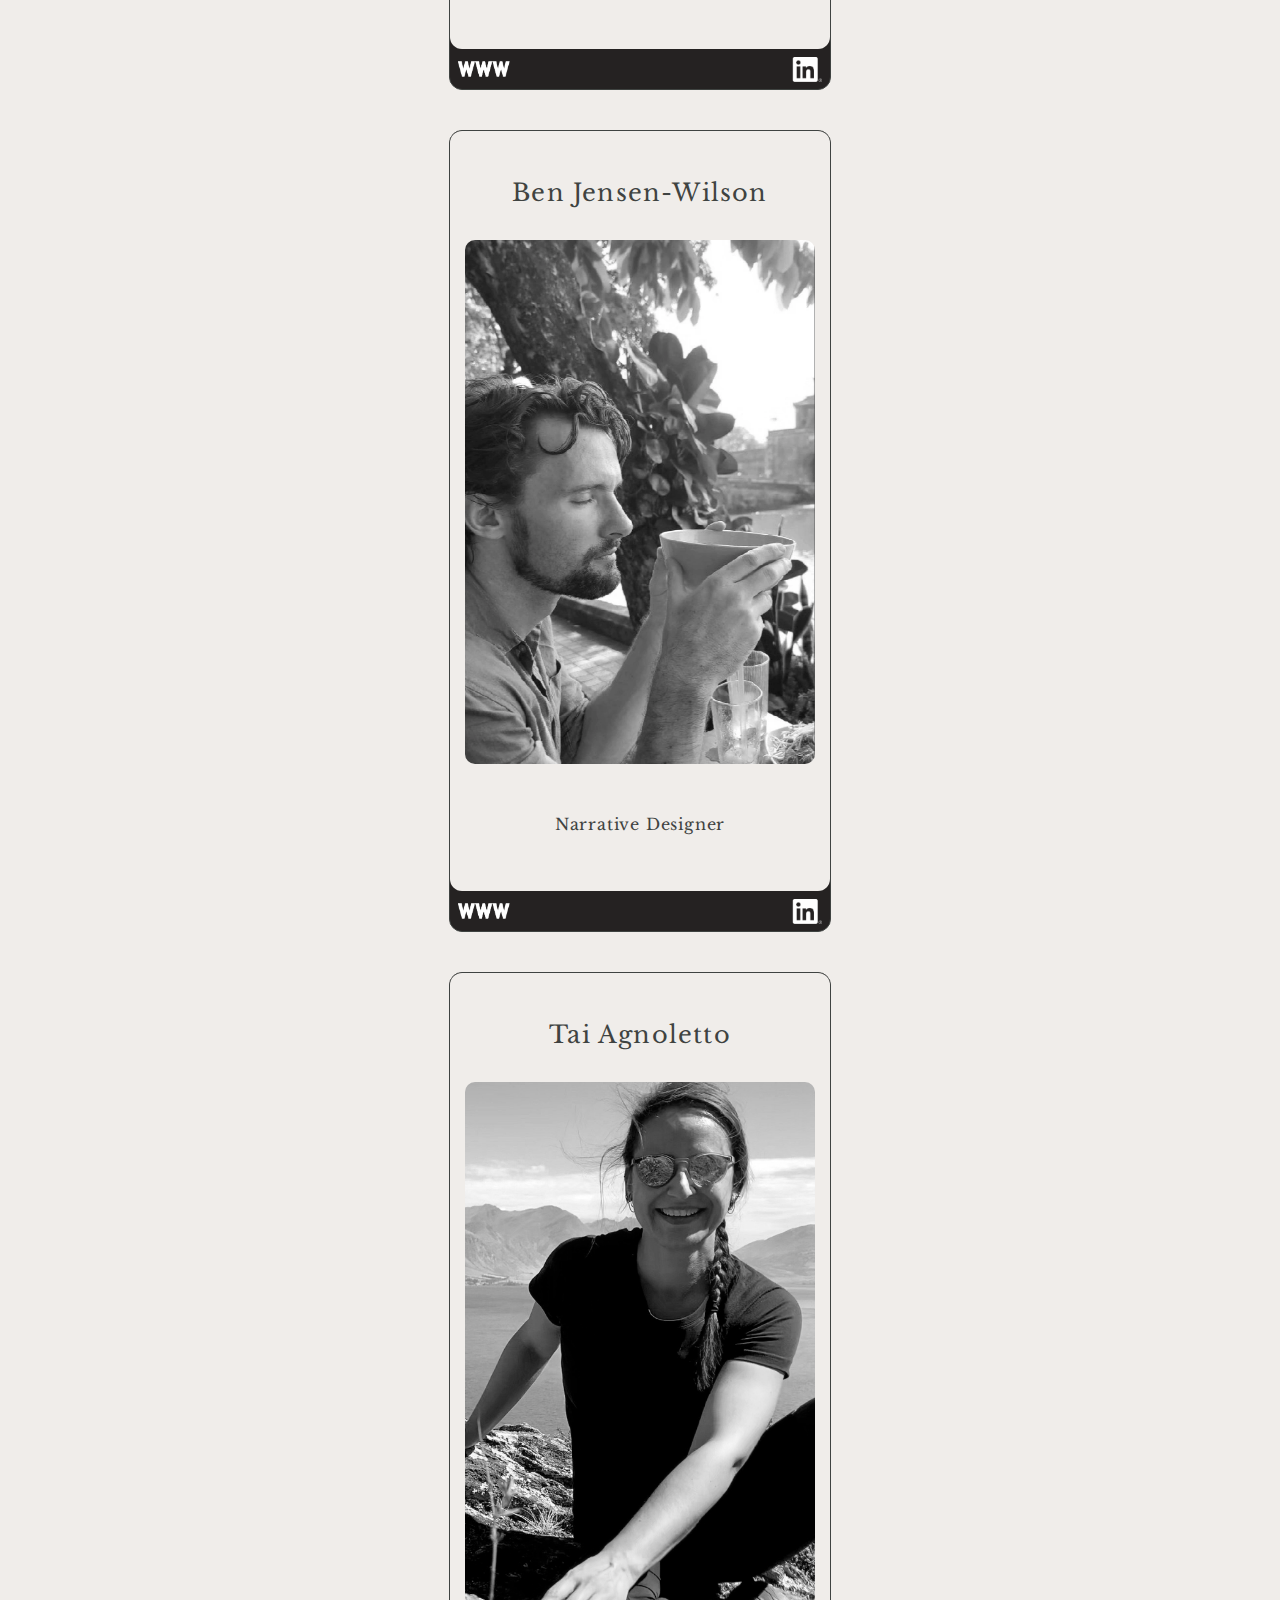
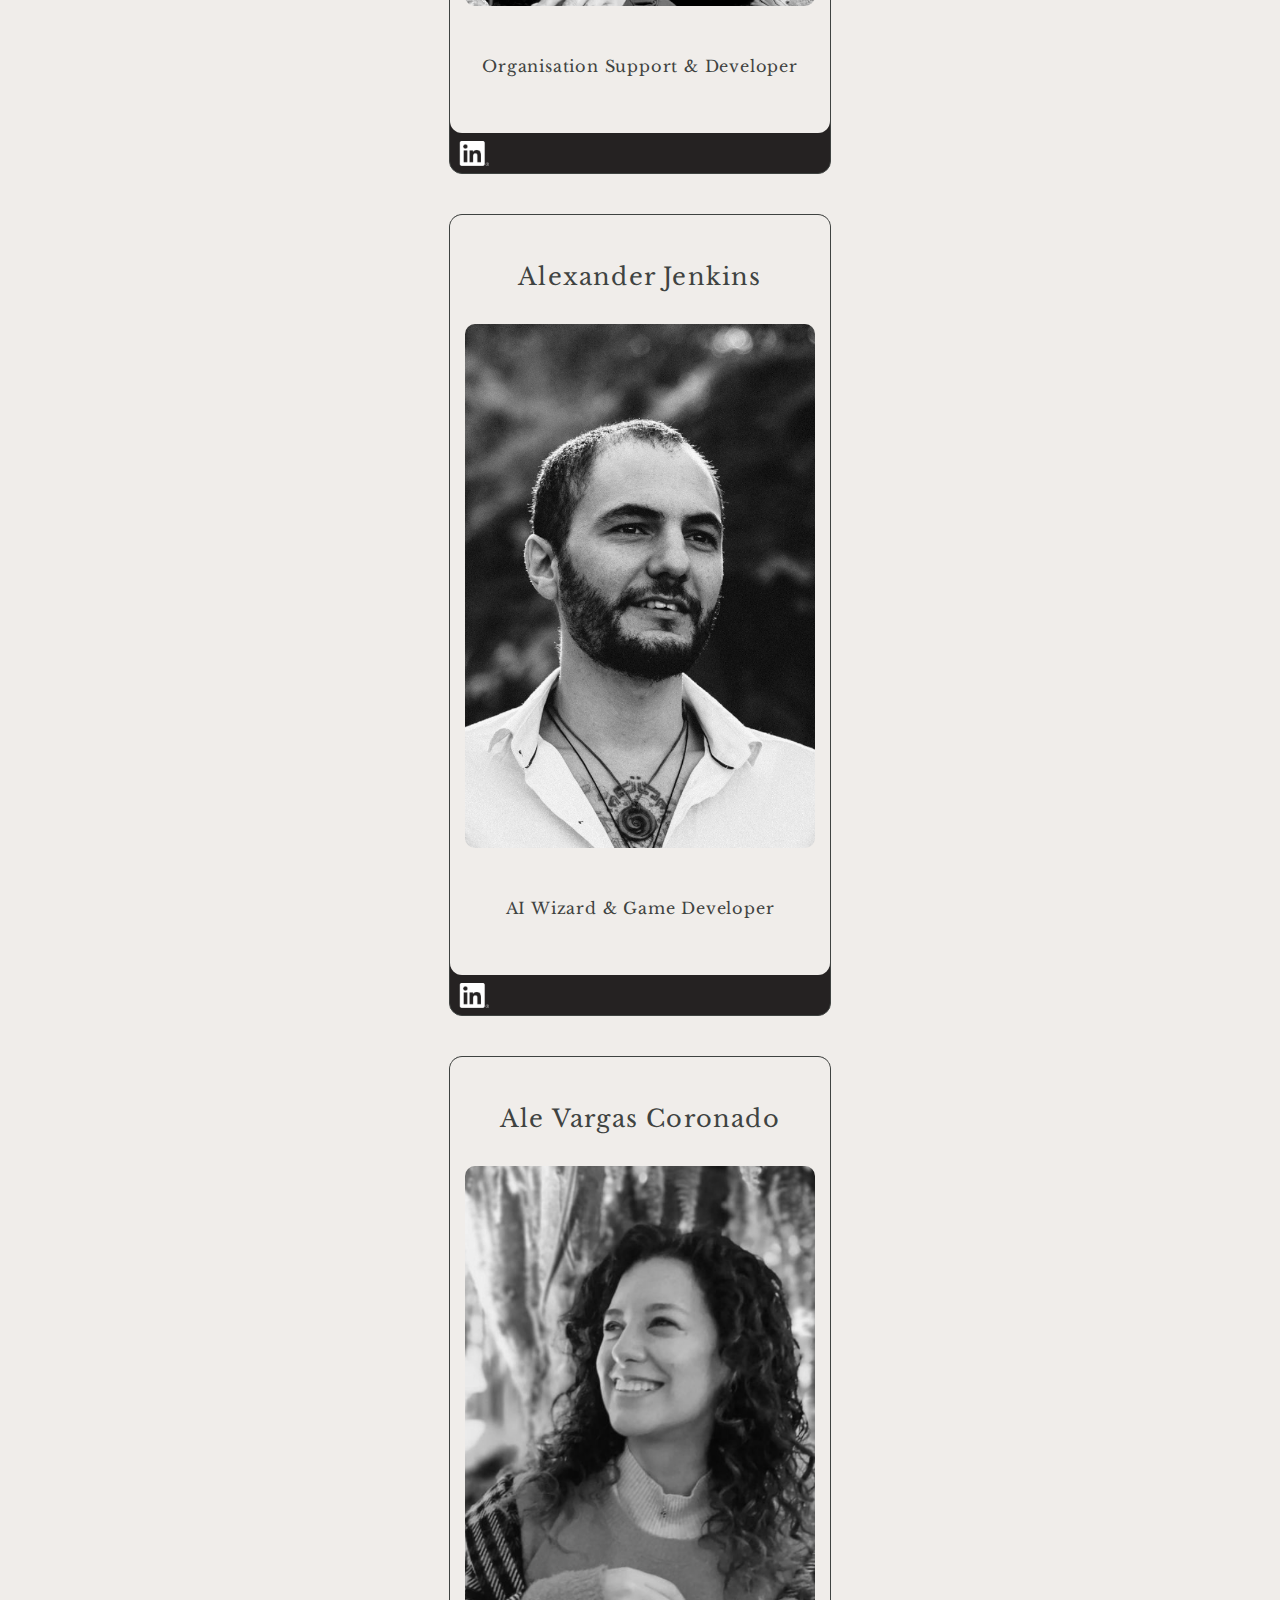
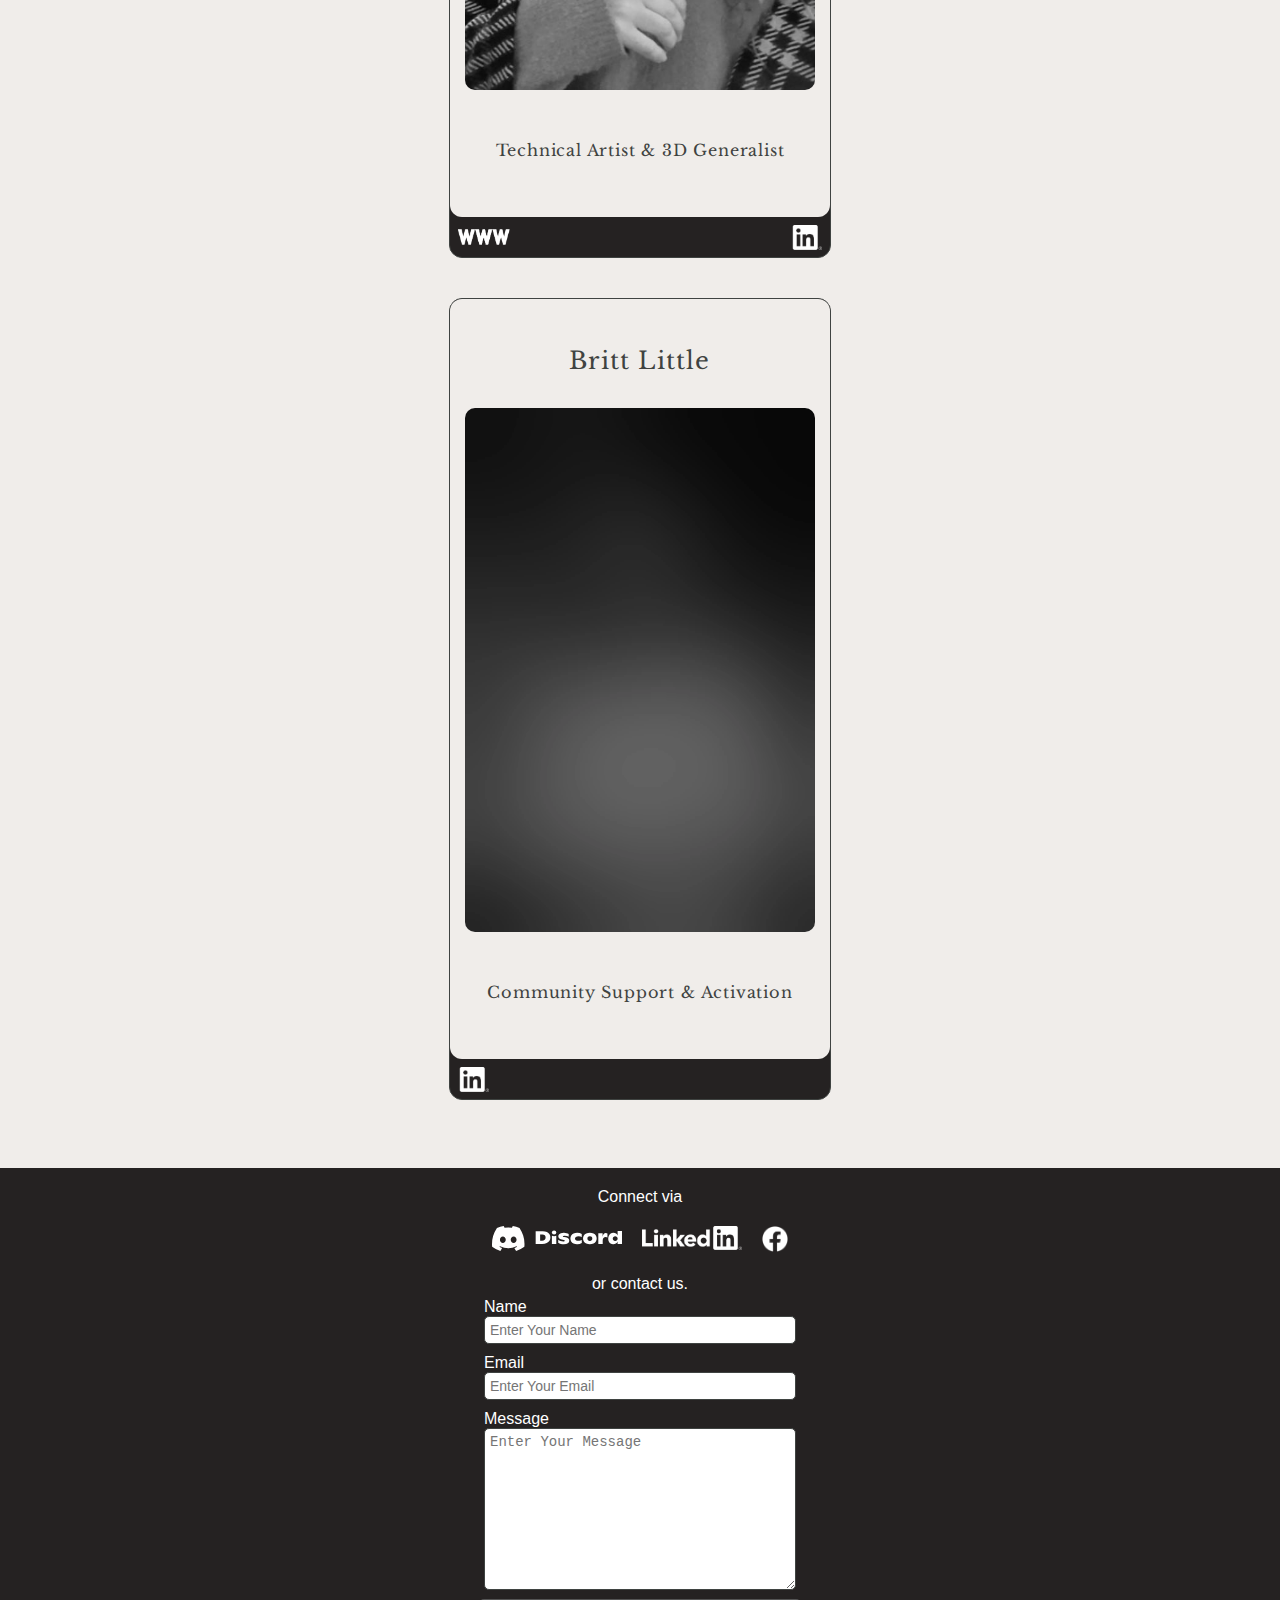
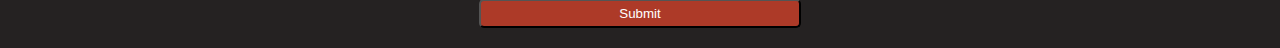
==== commit 03748fa4: "Update index.html" ====
--- a/index.html
+++ b/index.html
@@ -208,7 +208,7 @@
 					<h4>Tai Agnoletto</h4>
 					
 					
-					<img src="images/placeholder.webp"/>
+					<img src="images/tai.webp"/>
 			
 					<h6>Organisation Support & Developer</h6>
 					</div>
